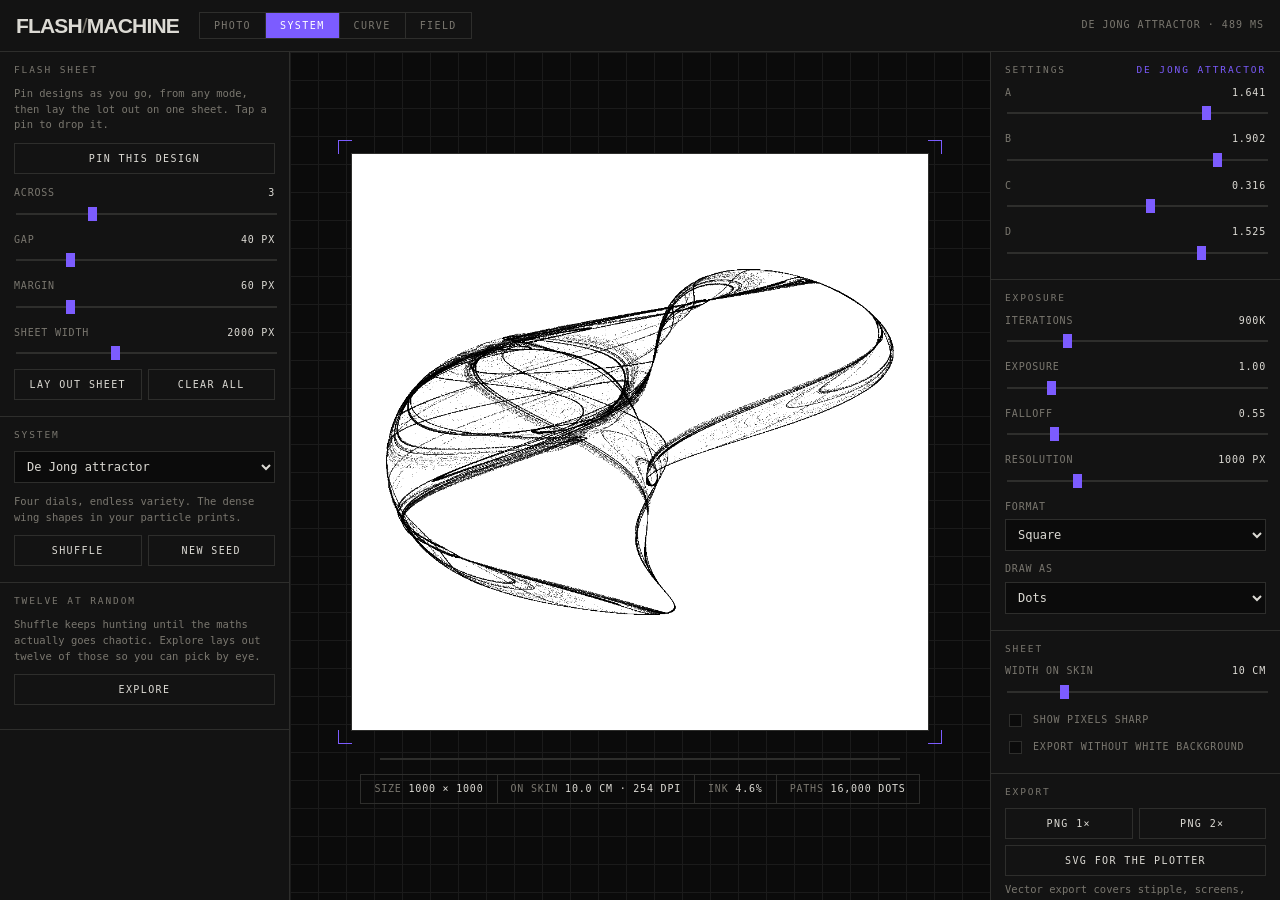
==== index.html @ 3d9c7bcd "Rename flash-machine.html to index.html" ====
<!DOCTYPE html>
<html lang="en">
<head>
<meta charset="utf-8">
<meta name="viewport" content="width=device-width, initial-scale=1">
<title>Flash Machine — tattoo design lab</title>
<style>
:root{
  --ink:#0B0B0B; --chrome:#131313; --chrome-2:#1B1B1B; --rule:#2E2E2C;
  --text:#DCDAD4; --dim:#7A776F; --stencil:#7C5CFF; --paper:#FFFFFF;
  --mono: ui-monospace, "SF Mono", "JetBrains Mono", Menlo, Consolas, monospace;
  --disp: "Helvetica Neue", Helvetica, Arial, sans-serif;
}
*{box-sizing:border-box}
html,body{height:100%}
body{margin:0; background:var(--ink); color:var(--text); font-family:var(--mono);
  font-size:12px; line-height:1.45; -webkit-font-smoothing:antialiased;}
button,input,select,textarea{font-family:inherit;font-size:inherit;color:inherit}

.bar{height:52px; display:flex; align-items:center; gap:20px; padding:0 16px;
  border-bottom:1px solid var(--rule); background:var(--chrome); position:sticky; top:0; z-index:20;}
.mark{font-family:var(--disp); font-weight:700; letter-spacing:-.04em; font-size:21px;
  line-height:1; text-transform:uppercase; white-space:nowrap;}
.mark em{font-style:normal; font-weight:300; color:var(--dim)}
.modes{display:flex; border:1px solid var(--rule)}
.modes button{background:none; border:0; border-right:1px solid var(--rule); padding:7px 14px;
  text-transform:uppercase; letter-spacing:.14em; font-size:10px; color:var(--dim); cursor:pointer;}
.modes button:last-child{border-right:0}
.modes button[aria-selected="true"]{background:var(--stencil); color:#fff}
.modes button:hover{color:var(--text)}
.modes button[aria-selected="true"]:hover{color:#fff}
.status{margin-left:auto; color:var(--dim); font-size:10px; letter-spacing:.1em;
  text-transform:uppercase; text-align:right}
.status b{color:var(--stencil); font-weight:400}

main{display:flex; align-items:stretch; min-height:calc(100vh - 52px)}
.panel{width:290px; flex:0 0 290px; background:var(--chrome); border-right:1px solid var(--rule);
  overflow-y:auto; max-height:calc(100vh - 52px); position:sticky; top:52px;}
.panel.right{border-right:0; border-left:1px solid var(--rule)}
.stage{flex:1; min-width:0; display:flex; flex-direction:column; align-items:center;
  justify-content:center; gap:14px; padding:24px 20px 32px;
  background: linear-gradient(var(--chrome-2) 1px, transparent 1px) 0 0/100% 28px,
    linear-gradient(90deg, var(--chrome-2) 1px, transparent 1px) 0 0/28px 100%, var(--ink);}

.sect{border-bottom:1px solid var(--rule)}
.sect > h2{margin:0; padding:11px 14px 9px; font-size:9.5px; font-weight:400; letter-spacing:.2em;
  text-transform:uppercase; color:var(--dim); display:flex; justify-content:space-between; align-items:center;}
.sect > h2 span{color:var(--stencil)}
.body{padding:0 14px 16px}
.hint{color:var(--dim); font-size:10.5px; margin:0 0 10px; line-height:1.5}

.row{margin-bottom:11px}
.row:last-child{margin-bottom:0}
label.lab{display:flex; justify-content:space-between; gap:8px; margin-bottom:5px; color:var(--dim);
  font-size:10px; letter-spacing:.08em; text-transform:uppercase}
label.lab b{color:var(--text); font-weight:400; font-variant-numeric:tabular-nums}
input[type=range]{-webkit-appearance:none; appearance:none; width:100%; height:16px;
  background:transparent; cursor:ew-resize; display:block;}
input[type=range]::-webkit-slider-runnable-track{height:2px; background:var(--rule)}
input[type=range]::-moz-range-track{height:2px; background:var(--rule)}
input[type=range]::-webkit-slider-thumb{-webkit-appearance:none; width:9px; height:14px;
  background:var(--stencil); margin-top:-6px; border:0; border-radius:0;}
input[type=range]::-moz-range-thumb{width:9px; height:14px; background:var(--stencil); border:0; border-radius:0}
input[type=range]:focus-visible{outline:1px solid var(--stencil); outline-offset:4px}

select, input[type=text], input[type=number], textarea{width:100%; background:var(--ink);
  border:1px solid var(--rule); border-radius:0; padding:7px 8px; color:var(--text); outline:none;}
select:focus, input:focus, textarea:focus{border-color:var(--stencil)}
textarea{resize:vertical; min-height:32px; line-height:1.5}

.btn{display:block; width:100%; text-align:center; background:none; cursor:pointer;
  border:1px solid var(--rule); border-radius:0; padding:9px 10px; text-transform:uppercase;
  letter-spacing:.14em; font-size:10px; color:var(--text);}
.btn:hover{border-color:var(--stencil); color:#fff}
.btn:active{background:var(--stencil); color:#fff}
.btn.solid{background:var(--stencil); border-color:var(--stencil); color:#fff}
.btn.solid:hover{background:#8f74ff}
.btn[disabled]{opacity:.35; cursor:not-allowed}
.btn:focus-visible, .chip:focus-visible{outline:1px solid var(--stencil); outline-offset:2px}
.grid2{display:grid; grid-template-columns:1fr 1fr; gap:6px}
.stack > *{margin-bottom:6px}
.stack > *:last-child{margin-bottom:0}

.chips{display:flex; flex-wrap:wrap; gap:5px}
.chip{background:none; border:1px solid var(--rule); padding:5px 8px; cursor:pointer; font-size:10px;
  letter-spacing:.06em; text-transform:uppercase; color:var(--dim);}
.chip:hover{color:var(--text)}
.chip[aria-pressed="true"]{background:var(--stencil); border-color:var(--stencil); color:#fff}

.check{display:flex; align-items:center; gap:8px; cursor:pointer; color:var(--dim);
  text-transform:uppercase; font-size:10px; letter-spacing:.08em}
.check input{appearance:none; -webkit-appearance:none; width:13px; height:13px;
  border:1px solid var(--rule); background:var(--ink); cursor:pointer; flex:0 0 13px}
.check input:checked{background:var(--stencil); border-color:var(--stencil)}
.check:hover{color:var(--text)}

.drop{border:1px dashed var(--rule); padding:22px 14px; text-align:center; cursor:pointer;
  color:var(--dim); font-size:10.5px; letter-spacing:.06em; line-height:1.6;}
.drop:hover, .drop.over{border-color:var(--stencil); color:var(--text)}
.drop b{display:block; color:var(--text); text-transform:uppercase; letter-spacing:.16em;
  font-size:10px; margin-bottom:6px}
.thumb{width:100%; display:block; margin-bottom:8px; border:1px solid var(--rule); background:#fff}

/* explore grid */
.explore{display:grid; grid-template-columns:repeat(3,1fr); gap:5px}
.explore button{padding:0; border:1px solid var(--rule); background:#fff; cursor:pointer; line-height:0}
.explore button:hover{border-color:var(--stencil)}
.explore img{width:100%; display:block}
.explore.empty{display:none}

.sheet{position:relative; padding:14px; max-width:100%}
.sheet::before, .sheet::after, .sheet > i::before, .sheet > i::after{
  content:""; position:absolute; width:13px; height:13px; pointer-events:none; border:0 solid var(--stencil);}
.sheet::before{top:0; left:0; border-top-width:1px; border-left-width:1px}
.sheet::after{top:0; right:0; border-top-width:1px; border-right-width:1px}
.sheet > i::before{bottom:0; left:0; border-bottom-width:1px; border-left-width:1px}
.sheet > i::after{bottom:0; right:0; border-bottom-width:1px; border-right-width:1px}
.paper{background:var(--paper); display:block; line-height:0; box-shadow:0 0 0 1px var(--rule); position:relative}
#view{display:block; width:auto; height:auto; max-width:100%; max-height:min(64vh, 720px)}
#view.crisp{image-rendering:pixelated}
#overlay{position:absolute; inset:0; width:100%; height:100%; pointer-events:none}
.paper.painting #overlay{pointer-events:auto; cursor:none; touch-action:none}

.readout{display:flex; flex-wrap:wrap; justify-content:center; border:1px solid var(--rule); max-width:100%}
.readout div{padding:7px 13px; border-right:1px solid var(--rule); font-size:10px; letter-spacing:.08em;
  text-transform:uppercase; color:var(--dim); white-space:nowrap}
.readout div:last-child{border-right:0}
.readout b{color:var(--text); font-weight:400; font-variant-numeric:tabular-nums}
.prog{width:100%; max-width:520px; height:2px; background:var(--rule)}
.prog i{display:block; height:100%; width:0%; background:var(--stencil); transition:width .1s linear}

@media (max-width:1080px){
  main{flex-direction:column}
  .panel{width:100%; flex:1 1 auto; max-height:none; position:static; border-right:0; border-top:1px solid var(--rule)}
  .panel.right{border-left:0}
  .stage{order:-1; padding:16px 12px 22px}
  #view{max-height:52vh}
  .bar{gap:10px; padding:0 10px}
  .status{display:none}
}
@media (prefers-reduced-motion: reduce){*{transition:none !important}}
</style>
</head>
<body>

<header class="bar">
  <div class="mark">Flash<em>/</em>Machine</div>
  <nav class="modes" role="tablist" aria-label="Design source">
    <button role="tab" data-mode="image" aria-selected="false">Photo</button>
    <button role="tab" data-mode="generate" aria-selected="true">System</button>
    <button role="tab" data-mode="curve" aria-selected="false">Curve</button>
    <button role="tab" data-mode="field" aria-selected="false">Field</button>
  </nav>
  <div class="status" id="status">Ready</div>
</header>

<main>
  <aside class="panel left">

    <div class="sect" data-only="image">
      <h2>Source <span id="srcTag">empty</span></h2>
      <div class="body">
        <img id="thumb" class="thumb" alt="" hidden>
        <div class="drop" id="drop" tabindex="0" role="button">
          <b>Drop a photo</b>
          Click to browse, or paste from the clipboard
        </div>
        <input type="file" id="file" accept="image/*" hidden>
        <div class="row" style="margin-top:10px">
          <label class="lab" for="res">Working width <b id="resV">1200 px</b></label>
          <input type="range" id="res" min="400" max="4000" step="100" value="1200">
        </div>
      </div>
    </div>

    <div class="sect">
      <h2>Flash sheet <span id="pinTag"></span></h2>
      <div class="body">
        <p class="hint">Pin designs as you go, from any mode, then lay the lot out on one sheet. Tap a pin to drop it.</p>
        <button class="btn" id="pinBtn">Pin this design</button>
        <div class="explore empty" id="pinGrid" style="margin-top:8px"></div>
        <div id="pinControls" style="margin-top:12px"></div>
        <div class="grid2" style="margin-top:8px">
          <button class="btn" id="sheetBtn">Lay out sheet</button>
          <button class="btn" id="pinClear">Clear all</button>
        </div>
      </div>
    </div>

    <div class="sect" data-only="image">
      <h2>Rub out <span id="eraseTag"></span></h2>
      <div class="body">
        <p class="hint">Paint on the sheet to take parts of the photo out. Rubbed out areas carry no ink.</p>
        <div class="chips" id="brushChips" style="margin-bottom:11px">
          <button class="chip" data-tool="off" aria-pressed="true">Off</button>
          <button class="chip" data-tool="erase" aria-pressed="false">Rub out</button>
          <button class="chip" data-tool="restore" aria-pressed="false">Bring back</button>
        </div>
        <div class="row">
          <label class="lab" for="brush">Brush <b id="brushV">80 px</b></label>
          <input type="range" id="brush" min="6" max="600" step="2" value="80">
        </div>
        <div class="row">
          <label class="lab" for="feather">Edge softness <b id="featherV">30%</b></label>
          <input type="range" id="feather" min="0" max="100" step="1" value="30">
        </div>
        <button class="btn" id="clearMask">Bring all of it back</button>
      </div>
    </div>

    <div class="sect" data-only="image">
      <h2>Prepare</h2>
      <div class="body" id="preControls"></div>
    </div>

    <div class="sect" data-only="image">
      <h2>Treatment</h2>
      <div class="body"><div class="chips" id="effectChips"></div></div>
    </div>

    <div class="sect" data-only="generate curve field">
      <h2 id="pickTitle">System</h2>
      <div class="body">
        <div class="row"><select id="systemSel"></select></div>
        <div class="row"><select id="curveSel"></select></div>
        <div class="row"><select id="fieldSel"></select></div>
        <p class="hint" id="systemNote"></p>
        <div class="grid2">
          <button class="btn" id="shuffle" title="Keyboard: R">Shuffle</button>
          <button class="btn" id="reseed">New seed</button>
        </div>
      </div>
    </div>

    <div class="sect" data-only="generate">
      <h2>Twelve at random <span id="exploreTag"></span></h2>
      <div class="body">
        <p class="hint">Shuffle keeps hunting until the maths actually goes chaotic. Explore lays out twelve of those so you can pick by eye.</p>
        <button class="btn" id="exploreBtn" style="margin-bottom:8px">Explore</button>
        <div class="explore empty" id="exploreGrid"></div>
      </div>
    </div>

    <div class="sect" data-only="generate curve" id="formulaSect" hidden>
      <h2>Formula</h2>
      <div class="body">
        <p class="hint" id="formulaHint"></p>
        <div class="row">
          <label class="lab" for="fx"><span id="fxLabel">next x</span></label>
          <textarea id="fx" spellcheck="false">sin(a*y) - cos(b*x)</textarea>
        </div>
        <div class="row">
          <label class="lab" for="fy"><span id="fyLabel">next y</span></label>
          <textarea id="fy" spellcheck="false">sin(c*x) - cos(d*y)</textarea>
        </div>
        <button class="btn" id="applyFormula">Run formula</button>
        <p class="hint" id="formulaErr" style="color:#ff7a7a; margin:9px 0 0"></p>
      </div>
    </div>

  </aside>

  <section class="stage">
    <div class="sheet"><i></i><div class="paper" id="paper">
      <canvas id="view" width="1000" height="1000"></canvas>
      <canvas id="overlay" width="1000" height="1000"></canvas>
    </div></div>
    <div class="prog"><i id="progBar"></i></div>
    <div class="readout">
      <div>Size <b id="roSize">1000 × 1000</b></div>
      <div>On skin <b id="roSkin">—</b></div>
      <div>Ink <b id="roInk">—</b></div>
      <div>Paths <b id="roVec">—</b></div>
    </div>
  </section>

  <aside class="panel right">
    <div class="sect">
      <h2>Settings <span id="fxTag"></span></h2>
      <div class="body" id="fxControls"></div>
    </div>

    <div class="sect" data-only="generate">
      <h2>Exposure</h2>
      <div class="body" id="renderControls"></div>
    </div>

    <div class="sect" data-only="curve">
      <h2>Line and repeat</h2>
      <div class="body" id="curveControls"></div>
    </div>

    <div class="sect" data-only="field">
      <h2>Tone</h2>
      <div class="body">
        <p class="hint">A field is a grey surface, not a finished design. Send it into Photo mode and put a screen or a dither through it.</p>
        <div id="fieldControls"></div>
      </div>
    </div>

    <div class="sect">
      <h2>Sheet</h2>
      <div class="body">
        <div class="row">
          <label class="lab" for="skin">Width on skin <b id="skinV">10 cm</b></label>
          <input type="range" id="skin" min="2" max="40" step="0.5" value="10">
        </div>
        <label class="check" style="margin-bottom:8px"><input type="checkbox" id="crisp"> Show pixels sharp</label>
        <label class="check"><input type="checkbox" id="alphaBg"> Export without white background</label>
      </div>
    </div>

    <div class="sect">
      <h2>Export</h2>
      <div class="body stack">
        <div class="grid2">
          <button class="btn" id="pngBtn">PNG 1×</button>
          <button class="btn" id="png2Btn">PNG 2×</button>
        </div>
        <button class="btn" id="svgBtn">SVG for the plotter</button>
        <p class="hint" id="svgNote" style="margin:2px 0 0">Vector export covers stipple, screens, hatching, traced outlines, curves and system paths. Dithering exports as pixels unless you raise its pixel size.</p>
        <button class="btn" id="sendBtn">Send this into Photo mode</button>
      </div>
    </div>
  </aside>
</main>

<script>
"use strict";

/* ============================================================
   FLASH MACHINE
   Photo    load a picture, prepare it, run it through a screen
   System   strange attractors, flow fields, trajectories
   Curve    plotted curves, spirographs, rosettes
   ============================================================ */

const $  = s => document.querySelector(s);
const $$ = s => Array.from(document.querySelectorAll(s));
const clamp = (v,a,b) => v < a ? a : v > b ? b : v;
const TAU = Math.PI*2;

const view    = $('#view');
const vctx    = view.getContext('2d', { willReadFrequently:true });
const overlay = $('#overlay');
const octx    = overlay.getContext('2d');

const state = {
  mode:'generate',
  effect:'diffuse',
  srcImage:null,
  work:document.createElement('canvas'),
  mask:null,
  tool:'off',
  vector:null,
  pre:{ invert:false, bright:0, contrast:0, gamma:1, blur:0, noise:0 },
  fx:{}, fxAll:{},
  gen:{ system:'dejong', points:900000, exposure:1, gamma:0.55, format:'square', detail:1000, draw:'dots' },
  genP:{}, genAll:{},
  curve:{ key:'spiro', copies:1, spin:0, weight:1.6, samples:12000, wobble:0, mirror:false, detail:1100, format:'square' },
  curveP:{}, curveAll:{},
  field:{ key:'liquid', contrast:1, lift:0, levels:0, invert:false, detail:800, format:'square' },
  fieldP:{}, fieldAll:{},
  seed:1337, running:null, inkPct:0, keepRender:false, customFn:null,
  pins:[], sheet:{ cols:3, gap:40, margin:60, width:2000 }
};

function mulberry32(a){
  return function(){
    a |= 0; a = a + 0x6D2B79F5 | 0;
    let t = Math.imul(a ^ a >>> 15, 1 | a);
    t = t + Math.imul(t ^ t >>> 7, 61 | t) ^ t;
    return ((t ^ t >>> 14) >>> 0) / 4294967296;
  };
}

/* ============================================================
   CONTROL BUILDER
   ============================================================ */
function buildControls(host, schema, store, onChange){
  host.innerHTML = '';
  schema.forEach(c => {
    if (store[c.k] === undefined) store[c.k] = c.v;
    const row = document.createElement('div');
    row.className = 'row';
    if (c.t === 'check'){
      const lab = document.createElement('label'); lab.className = 'check';
      const inp = document.createElement('input'); inp.type = 'checkbox'; inp.checked = !!store[c.k];
      inp.addEventListener('change', () => { store[c.k] = inp.checked; onChange(); });
      lab.appendChild(inp); lab.appendChild(document.createTextNode(' ' + c.l));
      row.appendChild(lab);
    } else if (c.t === 'text'){
      const lab = document.createElement('label'); lab.className = 'lab'; lab.textContent = c.l;
      const inp = document.createElement('input');
      inp.type = 'text'; inp.value = store[c.k]; inp.spellcheck = false;
      inp.addEventListener('input', () => { store[c.k] = inp.value; onChange(); });
      row.appendChild(lab); row.appendChild(inp);
    } else if (c.t === 'select'){
      const lab = document.createElement('label'); lab.className = 'lab'; lab.textContent = c.l;
      const sel = document.createElement('select');
      c.opts.forEach(o => {
        const op = document.createElement('option');
        op.value = o[0]; op.textContent = o[1];
        if (String(store[c.k]) === String(o[0])) op.selected = true;
        sel.appendChild(op);
      });
      sel.addEventListener('change', () => {
        store[c.k] = isNaN(Number(sel.value)) ? sel.value : Number(sel.value);
        onChange();
      });
      row.appendChild(lab); row.appendChild(sel);
    } else {
      const lab = document.createElement('label'); lab.className = 'lab';
      const out = document.createElement('b');
      const fmt = v => (c.fmt ? c.fmt(v) : String(v));
      out.textContent = fmt(store[c.k]);
      lab.appendChild(document.createTextNode(c.l)); lab.appendChild(out);
      const inp = document.createElement('input');
      inp.type = 'range'; inp.min = c.min; inp.max = c.max; inp.step = c.step; inp.value = store[c.k];
      inp.addEventListener('input', () => {
        store[c.k] = Number(inp.value); out.textContent = fmt(store[c.k]); onChange();
      });
      row.appendChild(lab); row.appendChild(inp);
    }
    host.appendChild(row);
  });
}

/* ============================================================
   IMAGE PREPARATION
   ============================================================ */
const PRE_SCHEMA = [
  { k:'sym',      l:'Symmetry', t:'select', v:'none', opts:[['none','Off'],['lr','Mirror left to right'],['rl','Mirror right to left'],['tb','Mirror top to bottom'],['quad','Four ways'],['kal','Kaleidoscope']] },
  { k:'symN',     l:'Kaleidoscope wedges', t:'range', min:3, max:24, step:1, v:8 },
  { k:'bright',   l:'Brightness', t:'range', min:-100, max:100, step:1, v:0 },
  { k:'contrast', l:'Contrast',   t:'range', min:-100, max:200, step:1, v:0 },
  { k:'gamma',    l:'Midtones',   t:'range', min:0.2,  max:3,   step:0.05, v:1, fmt:v=>v.toFixed(2) },
  { k:'blur',     l:'Softness',   t:'range', min:0,    max:30,  step:1, v:0, fmt:v=>v+' px' },
  { k:'noise',    l:'Grain',      t:'range', min:0,    max:100, step:1, v:0 },
  { k:'invert',   l:'Invert',     t:'check', v:false }
];

function grayFromWork(){
  const w = state.work.width, h = state.work.height;
  const d = state.work.getContext('2d').getImageData(0,0,w,h).data;
  const g = new Float32Array(w*h);
  for (let i=0, p=0; i<g.length; i++, p+=4){
    const a = d[p+3]/255;
    const lum = 0.2126*d[p] + 0.7152*d[p+1] + 0.0722*d[p+2];
    g[i] = lum*a + 255*(1-a);
  }
  return { g, w, h };
}

function boxBlur(g,w,h,r){
  if (r < 1) return g;
  const tmp = new Float32Array(g.length);
  for (let pass=0; pass<2; pass++){
    for (let y=0; y<h; y++){
      let sum=0; const row=y*w;
      for (let x=-r; x<=r; x++) sum += g[row + clamp(x,0,w-1)];
      for (let x=0; x<w; x++){
        tmp[row+x] = sum/(2*r+1);
        sum += g[row + clamp(x+r+1,0,w-1)] - g[row + clamp(x-r,0,w-1)];
      }
    }
    for (let x=0; x<w; x++){
      let sum=0;
      for (let y=-r; y<=r; y++) sum += tmp[clamp(y,0,h-1)*w + x];
      for (let y=0; y<h; y++){
        g[y*w+x] = sum/(2*r+1);
        sum += tmp[clamp(y+r+1,0,h-1)*w + x] - tmp[clamp(y-r,0,h-1)*w + x];
      }
    }
  }
  return g;
}

function prepare(){
  const { g, w, h } = grayFromWork();
  const p = state.pre;
  const cf = (259*(p.contrast+255)) / (255*(259-p.contrast));
  const ig = 1/p.gamma;
  for (let i=0; i<g.length; i++){
    let v = g[i] + p.bright;
    v = cf*(v-128) + 128;
    v = 255 * Math.pow(clamp(v,0,255)/255, ig);
    if (p.invert) v = 255 - v;
    g[i] = v;
  }
  if (p.blur > 0) boxBlur(g, w, h, p.blur);
  if (p.noise > 0){
    const n = p.noise * 1.2;
    for (let i=0; i<g.length; i++) g[i] = clamp(g[i] + (Math.random()-0.5)*n, 0, 255);
  }
  return { g, w, h };
}

/* ---------- symmetry, folded into the photo before anything else ---------- */
function applySymmetry(cv, mode, n){
  if (mode === 'none') return;
  const w = cv.width, h = cv.height;
  const ctx = cv.getContext('2d');
  const tmp = document.createElement('canvas');
  tmp.width = w; tmp.height = h;
  tmp.getContext('2d').drawImage(cv, 0, 0);

  if (mode === 'kal'){
    const wedges = Math.max(3, Math.round(n));
    const step = TAU/wedges;
    const cx = w/2, cy = h/2, R = Math.hypot(w,h);
    ctx.clearRect(0,0,w,h);
    for (let i=0; i<wedges; i++){
      ctx.save();
      ctx.translate(cx,cy);
      ctx.rotate(i*step);
      if (i & 1) ctx.scale(1,-1);
      ctx.beginPath();
      ctx.moveTo(0,0);
      ctx.arc(0, 0, R, -step/2, step/2);
      ctx.closePath();
      ctx.clip();
      ctx.drawImage(tmp, -cx, -cy);
      ctx.restore();
    }
    return;
  }
  const half = (axis, keep) => {
    ctx.save();
    if (axis === 'x'){
      if (keep === 'right'){ ctx.translate(w,0); ctx.scale(-1,1); ctx.drawImage(tmp,0,0); ctx.restore(); ctx.save(); }
      ctx.beginPath();
      ctx.rect(keep === 'left' ? w/2 : 0, 0, w/2, h);
      ctx.clip();
      ctx.translate(w,0); ctx.scale(-1,1);
      ctx.drawImage(keep === 'right' ? tmp : tmp, 0, 0);
    } else {
      ctx.beginPath();
      ctx.rect(0, h/2, w, h/2);
      ctx.clip();
      ctx.translate(0,h); ctx.scale(1,-1);
      ctx.drawImage(tmp, 0, 0);
    }
    ctx.restore();
  };
  if (mode === 'lr') half('x','left');
  else if (mode === 'rl'){
    ctx.save(); ctx.beginPath(); ctx.rect(0,0,w/2,h); ctx.clip();
    ctx.translate(w,0); ctx.scale(-1,1); ctx.drawImage(tmp,0,0); ctx.restore();
  }
  else if (mode === 'tb') half('y','top');
  else if (mode === 'quad'){ half('x','left'); 
    const t2 = document.createElement('canvas'); t2.width = w; t2.height = h;
    t2.getContext('2d').drawImage(cv,0,0);
    ctx.save(); ctx.beginPath(); ctx.rect(0,h/2,w,h/2); ctx.clip();
    ctx.translate(0,h); ctx.scale(1,-1); ctx.drawImage(t2,0,0); ctx.restore();
  }
}

/* ---------- canvas helpers ---------- */
function inkImage(w,h){ return vctx.createImageData(w,h); }
function put(data,i,a){ const p=i*4; data[p]=0; data[p+1]=0; data[p+2]=0; data[p+3]=a; }
function beginCanvas(w,h){
  view.width = w; view.height = h;
  overlay.width = w; overlay.height = h;
  vctx.clearRect(0,0,w,h);
  vctx.fillStyle = '#000'; vctx.strokeStyle = '#000';
  vctx.lineCap = 'round'; vctx.lineJoin = 'round'; vctx.lineWidth = 1;
}
function sample(g,w,h,x,y){
  const xi = clamp(Math.round(x),0,w-1), yi = clamp(Math.round(y),0,h-1);
  return g[yi*w+xi];
}
function bilinear(g,w,h,x,y){
  const xi = clamp(Math.floor(x),0,w-2), yi = clamp(Math.floor(y),0,h-2);
  const fx = clamp(x-xi,0,1), fy = clamp(y-yi,0,1), i = yi*w+xi;
  return g[i]*(1-fx)*(1-fy) + g[i+1]*fx*(1-fy) + g[i+w]*(1-fx)*fy + g[i+w+1]*fx*fy;
}

/* ---------- block resolution for the dither family ---------- */
function coarsen(g,w,h,b){
  if (b <= 1) return { g, w, h };
  const w2 = Math.max(1, Math.ceil(w/b)), h2 = Math.max(1, Math.ceil(h/b));
  const out = new Float32Array(w2*h2);
  for (let y=0; y<h2; y++){
    for (let x=0; x<w2; x++){
      let s=0, n=0;
      for (let j=0; j<b; j++){
        const sy = y*b+j; if (sy>=h) break;
        for (let i2=0; i2<b; i2++){
          const sx = x*b+i2; if (sx>=w) break;
          s += g[sy*w+sx]; n++;
        }
      }
      out[y*w2+x] = n ? s/n : 255;
    }
  }
  return { g:out, w:w2, h:h2 };
}

// mask holds ink alpha 0-255 on a w2 x h2 grid; blit it at block size b onto a W x H sheet
function blitMask(mask,w2,h2,b,W,H){
  if (b > 1){ W = w2*b; H = h2*b; }
  beginCanvas(W,H);
  if (b <= 1){
    const img = inkImage(W,H), d = img.data;
    for (let i=0; i<mask.length && i<W*H; i++) if (mask[i]) put(d, i, mask[i]);
    vctx.putImageData(img,0,0);
    state.vector = null;
    return;
  }
  const items = [];
  let last = -1;
  for (let y=0; y<h2; y++){
    for (let x=0; x<w2; x++){
      const a = mask[y*w2+x];
      if (!a) continue;
      if (a !== last){ vctx.fillStyle = a>=250 ? '#000' : 'rgba(0,0,0,'+(a/255).toFixed(3)+')'; last = a; }
      vctx.fillRect(x*b, y*b, b, b);
      items.push([x*b, y*b, b, b, a/255]);
    }
  }
  vctx.fillStyle = '#000';
  state.vector = { kind:'rects', w:W, h:H, items };
}

/* ============================================================
   TREATMENTS
   ============================================================ */
const EFFECTS = {
  threshold: { label:'Threshold', note:'Hard black and white, the classic photocopy cut.', controls:[
    { k:'cut',   l:'Cutoff', t:'range', min:0, max:255, step:1, v:128 },
    { k:'edge',  l:'Edge softness', t:'range', min:0, max:80, step:1, v:0 },
    { k:'block', l:'Pixel size', t:'range', min:1, max:48, step:1, v:1, fmt:v=>v+' px' }
  ]},
  ordered: { label:'Ordered dither', note:'A fixed screen laid over the whole picture. Bayer scatters the dots, clustered dot grows them like print, lines give you a stripe screen. Pixel size averages the photo into blocks first, so every mark comes out whole.', controls:[
    { k:'pattern', l:'Screen', t:'select', v:'bayer', opts:[['bayer','Bayer'],['cluster','Clustered dot'],['lines','Lines'],['diagonal','Diagonal'],['cross','Crosshatch'],['random','Random noise']] },
    { k:'size',   l:'Screen size', t:'range', min:2, max:16, step:1, v:8, fmt:v=>v+' × '+v },
    { k:'scale',  l:'Screen scale', t:'range', min:1, max:24, step:1, v:1, fmt:v=>v+'×' },
    { k:'lock',   l:'Pixel size follows screen scale', t:'check', v:true },
    { k:'block',  l:'Pixel size', t:'range', min:1, max:48, step:1, v:1, fmt:v=>v+' px' },
    { k:'cut',    l:'Cutoff', t:'range', min:0, max:255, step:1, v:128 }
  ]},
  diffuse: { label:'Error diffusion', note:'Every pixel passes its rounding error to the ones it has not reached yet. Atkinson keeps highlights open, Stucki and Jarvis hold detail, Floyd is the sharpest.', controls:[
    { k:'kernel', l:'Kernel', t:'select', v:'atkinson', opts:[['floyd','Floyd–Steinberg'],['atkinson','Atkinson'],['jarvis','Jarvis'],['stucki','Stucki'],['burkes','Burkes'],['sierra3','Sierra 3'],['sierra2','Sierra 2'],['sierra','Sierra Lite'],['fan','Fan']] },
    { k:'cut',    l:'Cutoff', t:'range', min:0, max:255, step:1, v:128 },
    { k:'strength', l:'Error passed on', t:'range', min:0, max:150, step:1, v:100, fmt:v=>v+'%' },
    { k:'noise',  l:'Cutoff jitter', t:'range', min:0, max:100, step:1, v:0 },
    { k:'block',  l:'Pixel size', t:'range', min:1, max:48, step:1, v:1, fmt:v=>v+' px' },
    { k:'serp',   l:'Serpentine scan', t:'check', v:true }
  ]},
  halftone: { label:'Screen', note:'A grid of marks sized by the tone underneath. Bars join up into continuous lines, which is the default, and the grid angle turns the whole field. Benday staggers the rows. Everything here exports as vector.', controls:[
    { k:'count', l:'Cells down the sheet', t:'range', min:8, max:400, step:1, v:90 },
    { k:'grid',  l:'Grid', t:'select', v:'regular', opts:[['regular','Regular'],['benday','Benday, staggered'],['hex','Hexagonal']] },
    { k:'shape', l:'Mark', t:'select', v:'bar', opts:[['bar','Bar, joins into lines'],['dot','Round dot'],['square','Square'],['diamond','Diamond'],['cross','Cross'],['ring','Ring'],['line','Continuous line']] },
    { k:'angle', l:'Grid angle', t:'range', min:0, max:180, step:1, v:0, fmt:v=>v+'°' },
    { k:'scale', l:'Mark weight', t:'range', min:0.1, max:2.5, step:0.05, v:1, fmt:v=>v.toFixed(2) },
    { k:'min',   l:'Smallest mark', t:'range', min:0, max:100, step:1, v:7, fmt:v=>v+'%' },
    { k:'cut',   l:'Skip cells lighter than', t:'range', min:0, max:255, step:1, v:255 },
    { k:'gamma', l:'Tone curve', t:'range', min:0.3, max:3, step:0.05, v:1, fmt:v=>v.toFixed(2) }
  ]},
  crosshatch: { label:'Crosshatch', note:'Layers of straight hatching, each one switching on further into the shadows.', controls:[
    { k:'spacing', l:'Line spacing', t:'range', min:3, max:60, step:1, v:9, fmt:v=>v+' px' },
    { k:'angle',   l:'First angle', t:'range', min:0, max:180, step:1, v:35, fmt:v=>v+'°' },
    { k:'spread',  l:'Angle between layers', t:'range', min:5, max:90, step:1, v:45, fmt:v=>v+'°' },
    { k:'layers',  l:'Layers', t:'range', min:1, max:5, step:1, v:3 },
    { k:'weight',  l:'Line weight', t:'range', min:0.3, max:6, step:0.1, v:1.2, fmt:v=>v.toFixed(1)+' px' },
    { k:'gamma',   l:'Tone curve', t:'range', min:0.3, max:3, step:0.05, v:1, fmt:v=>v.toFixed(2) }
  ]},
  engrave: { label:'Engrave', note:'Hatching that bends around the shapes in the photo, the way a banknote is cut.', controls:[
    { k:'spacing', l:'Line spacing', t:'range', min:3, max:40, step:1, v:9, fmt:v=>v+' px' },
    { k:'length',  l:'Line length', t:'range', min:5, max:300, step:5, v:70, fmt:v=>v+' px' },
    { k:'smooth',  l:'Field smoothing', t:'range', min:1, max:30, step:1, v:6, fmt:v=>v+' px' },
    { k:'weight',  l:'Line weight', t:'range', min:0.2, max:6, step:0.1, v:1.4, fmt:v=>v.toFixed(1)+' px' },
    { k:'dir',     l:'Direction', t:'select', v:'along', opts:[['along','Follow the edges'],['across','Cut across the edges'],['fixed','Straight, tone only']] },
    { k:'cutoff',  l:'Ignore lighter than', t:'range', min:0, max:255, step:1, v:225 },
    { k:'gamma',   l:'Tone curve', t:'range', min:0.3, max:3, step:0.05, v:1, fmt:v=>v.toFixed(2) }
  ]},
  ridge: { label:'Ridge lines', note:'One family of lines pushed out of shape by the tone underneath. Rows give you the ridgeline look, rings give you a target.', controls:[
    { k:'layout',  l:'Layout', t:'select', v:'rows', opts:[['rows','Rows'],['cols','Columns'],['rings','Rings'],['rays','Rays from centre']] },
    { k:'spacing', l:'Spacing', t:'range', min:4, max:80, step:1, v:14, fmt:v=>v+' px' },
    { k:'mode',    l:'Tone controls', t:'select', v:'displace', opts:[['displace','Displacement'],['weight','Line weight'],['both','Both']] },
    { k:'amp',     l:'Displacement', t:'range', min:0, max:120, step:1, v:22, fmt:v=>v+' px' },
    { k:'weight',  l:'Line weight', t:'range', min:0.3, max:8, step:0.1, v:1.4, fmt:v=>v.toFixed(1)+' px' },
    { k:'floor',   l:'Break where lighter than', t:'range', min:0, max:255, step:1, v:248 },
    { k:'gamma',   l:'Tone curve', t:'range', min:0.3, max:3, step:0.05, v:1, fmt:v=>v.toFixed(2) }
  ]},
  spiral: { label:'Spiral screen', note:'One continuous spiral running from the middle out, swelling where the picture is dark. Crop it to a disc and it becomes a badge. A single unbroken path for a plotter.', controls:[
    { k:'spacing', l:'Turn spacing', t:'range', min:3, max:60, step:0.5, v:9, fmt:v=>v.toFixed(1)+' px' },
    { k:'wmin',    l:'Thinnest', t:'range', min:0, max:6, step:0.05, v:0.3, fmt:v=>v.toFixed(2)+' px' },
    { k:'wmax',    l:'Thickest', t:'range', min:0.5, max:40, step:0.5, v:8, fmt:v=>v.toFixed(1)+' px' },
    { k:'crop',    l:'Shape', t:'select', v:'circle', opts:[['sheet','Fill the sheet'],['circle','Crop to a disc']] },
    { k:'outer',   l:'Disc size', t:'range', min:10, max:145, step:1, v:94, fmt:v=>v+'%' },
    { k:'inner',   l:'Cut out the middle', t:'range', min:0, max:90, step:1, v:0, fmt:v=>v+'%' },
    { k:'ring',    l:'Draw the outer edge', t:'check', v:false },
    { k:'angle',   l:'Rotate', t:'range', min:0, max:360, step:1, v:0, fmt:v=>v+'°' },
    { k:'gamma',   l:'Tone curve', t:'range', min:0.3, max:3, step:0.05, v:1, fmt:v=>v.toFixed(2) }
  ]},
  stitch: { label:'Cross stitch', note:'Counted stitches on a square count. Light cells get a single half stitch, dark cells get the full cross.', controls:[
    { k:'count',  l:'Stitches down the sheet', t:'range', min:10, max:200, step:1, v:52 },
    { k:'angle',  l:'Cloth angle', t:'range', min:0, max:180, step:1, v:0, fmt:v=>v+'°' },
    { k:'weight', l:'Thread weight', t:'range', min:0.3, max:8, step:0.1, v:1.6, fmt:v=>v.toFixed(1)+' px' },
    { k:'half',   l:'Half stitch below', t:'range', min:0, max:100, step:1, v:45, fmt:v=>v+'%' },
    { k:'skip',   l:'Bare cloth below', t:'range', min:0, max:100, step:1, v:12, fmt:v=>v+'%' },
    { k:'weave',  l:'Weight follows tone', t:'check', v:true },
    { k:'cloth',  l:'Show the cloth grid', t:'check', v:false }
  ]},
  ascii: { label:'ASCII', note:'Every cell becomes the character closest to its tone. Write your own ramp if you want it in your own alphabet. Exports as real text you can still edit.', controls:[
    { k:'cols',  l:'Columns', t:'range', min:10, max:300, step:1, v:80 },
    { k:'ramp',  l:'Characters', t:'select', v:'classic', opts:[['classic','. : - = + * # % @'],['soft',', ; o x % #'],['blocks','Block shading'],['round','. o O 0 @'],['binary','Full block only'],['code','Code punctuation'],['bars','Bars and slashes'],['stars','Sparse dots and stars'],['custom','Write my own']] },
    { k:'chars', l:'Your ramp, light to dark', t:'text', v:' .:-=+*#%@' },
    { k:'font',  l:'Typeface', t:'select', v:'mono', opts:[['mono','Monospace'],['sans','Sans'],['serif','Serif'],['narrow','Condensed'],['round','Rounded']] },
    { k:'bold',  l:'Bold', t:'check', v:false },
    { k:'aspect',l:'Cell shape', t:'range', min:0.3, max:1.6, step:0.02, v:0.58, fmt:v=>v.toFixed(2) },
    { k:'rowgap',l:'Line spacing', t:'range', min:0.5, max:2.2, step:0.02, v:1, fmt:v=>v.toFixed(2)+'×' },
    { k:'fit',   l:'Character size', t:'range', min:0.3, max:2, step:0.05, v:1, fmt:v=>v.toFixed(2) },
    { k:'tonesize', l:'Size follows tone', t:'range', min:0, max:100, step:1, v:0 },
    { k:'gamma', l:'Tone curve', t:'range', min:0.3, max:3, step:0.05, v:1, fmt:v=>v.toFixed(2) },
    { k:'jitter',l:'Position wobble', t:'range', min:0, max:100, step:1, v:0 },
    { k:'flip',  l:'Dark characters on light', t:'check', v:true }
  ]},
  stipple: { label:'Stipple', note:'Dots placed by darkness. Even spacing pushes them apart so nothing clumps, which is what dotwork actually wants. The best plotter export in here.', controls:[
    { k:'spacing',l:'Placement', t:'select', v:'even', opts:[['even','Even spacing'],['scatter','Free scatter']] },
    { k:'gap',    l:'Closest spacing', t:'range', min:1, max:40, step:0.5, v:4, fmt:v=>v.toFixed(1)+' px' },
    { k:'count',  l:'Dot limit', t:'range', min:2000, max:400000, step:1000, v:120000, fmt:v=>(v/1000)+'k' },
    { k:'gamma',  l:'Tone curve', t:'range', min:0.3, max:4, step:0.05, v:1.1, fmt:v=>v.toFixed(2) },
    { k:'auto',   l:'Dot size follows spacing', t:'check', v:true },
    { k:'dot',    l:'Dot size', t:'range', min:0.3, max:14, step:0.1, v:1.2, fmt:v=>v.toFixed(1)+' px' },
    { k:'sizevar',l:'Size follows tone', t:'range', min:0, max:100, step:1, v:0 },
    { k:'wobble', l:'Size randomness', t:'range', min:0, max:100, step:1, v:0 },
    { k:'cutoff', l:'Ignore lighter than', t:'range', min:0, max:255, step:1, v:250 }
  ]},
  edge: { label:'Edge trace', note:'Sobel outline. Soften the photo first for thicker, calmer lines.', controls:[
    { k:'thresh', l:'Line threshold', t:'range', min:1, max:200, step:1, v:40 },
    { k:'gain',   l:'Line strength', t:'range', min:0.2, max:4, step:0.1, v:1, fmt:v=>v.toFixed(1) },
    { k:'thin',   l:'Keep strongest only', t:'check', v:false }
  ]},
  contour: { label:'Contour bands', note:'Posterises tone into layers and draws the boundaries. Topographic, foil-like.', controls:[
    { k:'levels', l:'Layers', t:'range', min:2, max:24, step:1, v:6 },
    { k:'offset', l:'Layer offset', t:'range', min:0, max:100, step:1, v:0 },
    { k:'fill',   l:'Fill alternate layers', t:'check', v:false }
  ]},
  trace: { label:'Outline trace', note:'Walks the boundary between light and dark and hands you real closed paths. This is the one to cut a stencil from.', controls:[
    { k:'levels', l:'Bands', t:'range', min:1, max:8, step:1, v:1 },
    { k:'cut',    l:'Cutoff', t:'range', min:10, max:245, step:1, v:128 },
    { k:'grid',   l:'Coarseness', t:'range', min:1, max:12, step:1, v:3, fmt:v=>v+' px' },
    { k:'weight', l:'Line weight', t:'range', min:0.3, max:8, step:0.1, v:1.6, fmt:v=>v.toFixed(1)+' px' },
    { k:'minlen', l:'Drop paths shorter than', t:'range', min:0, max:200, step:5, v:20, fmt:v=>v+' px' }
  ]},
  relief: { label:'Relief', note:'Reads the photo as a raised surface and lights it from one side. Plaster, stamped leather, pressed paper.', controls:[
    { k:'depth', l:'Depth', t:'range', min:0.2, max:20, step:0.2, v:4, fmt:v=>v.toFixed(1) },
    { k:'light', l:'Light direction', t:'range', min:0, max:360, step:1, v:315, fmt:v=>v+'°' },
    { k:'elev',  l:'Light height', t:'range', min:5, max:85, step:1, v:40, fmt:v=>v+'°' },
    { k:'soft',  l:'Bevel width', t:'range', min:0, max:30, step:1, v:3, fmt:v=>v+' px' },
    { k:'base',  l:'Surface tone', t:'range', min:0, max:70, step:1, v:0, fmt:v=>v+'%' },
    { k:'gain',  l:'Contrast', t:'range', min:0.2, max:4, step:0.05, v:1.4, fmt:v=>v.toFixed(2) },
    { k:'sunk',  l:'Sunk instead of raised', t:'check', v:false }
  ]},
  burn: { label:'Spray burn', note:'Scatters ink with a soft falloff. The airbrushed shadow in your moth prints.', controls:[
    { k:'count',  l:'Particles', t:'range', min:5000, max:400000, step:1000, v:80000, fmt:v=>(v/1000)+'k' },
    { k:'radius', l:'Spread', t:'range', min:0, max:120, step:0.5, v:6, fmt:v=>v.toFixed(1)+' px' },
    { k:'gamma',  l:'Tone curve', t:'range', min:0.3, max:4, step:0.05, v:1.6, fmt:v=>v.toFixed(2) },
    { k:'dot',    l:'Particle size', t:'range', min:0.3, max:8, step:0.1, v:0.8, fmt:v=>v.toFixed(1)+' px' }
  ]}
};

const MATRIX_CACHE = {};
function bayerMatrix(n){
  if (n <= 1) return [[0]];
  const s = bayerMatrix(n/2), m = [];
  for (let y=0; y<n; y++){
    m[y] = [];
    for (let x=0; x<n; x++){
      const q = s[y%(n/2)][x%(n/2)]*4;
      m[y][x] = q + [[0,2],[3,1]][y < n/2 ? 0 : 1][x < n/2 ? 0 : 1];
    }
  }
  return m;
}
// rank every cell in the tile, then hand out thresholds in that order
function rankMatrix(n, weight){
  const cells = [];
  for (let y=0; y<n; y++) for (let x=0; x<n; x++) cells.push([x,y,weight(x,y,n)]);
  cells.sort((a,b) => a[2]-b[2]);
  const m = Array.from({length:n}, () => new Array(n).fill(0));
  cells.forEach(([x,y],i) => { m[y][x] = i; });
  return m;
}
function getMatrix(pattern, n){
  const key = pattern + n;
  if (MATRIX_CACHE[key]) return MATRIX_CACHE[key];
  let m;
  if (pattern === 'bayer'){
    const p = clamp(Math.pow(2, Math.round(Math.log2(n))), 2, 16);
    m = bayerMatrix(p);
  } else if (pattern === 'cluster'){
    const c = (n-1)/2;
    m = rankMatrix(n, (x,y) => Math.hypot(x-c, y-c) + Math.atan2(y-c, x-c)*1e-4);
  } else if (pattern === 'lines'){
    const c = (n-1)/2;
    m = rankMatrix(n, (x,y) => Math.abs(y-c)*n + (x*5)%n * 1e-3);
  } else if (pattern === 'diagonal'){
    m = rankMatrix(n, (x,y) => ((x+y)%n) + ((x-y+2*n)%n)*1e-3);
  } else {
    const c = (n-1)/2;
    m = rankMatrix(n, (x,y) => Math.min(Math.abs(x-c), Math.abs(y-c)) + ((x+y)%n)*1e-3);
  }
  MATRIX_CACHE[key] = m;
  return m;
}

const KERNELS = {
  floyd:    { div:16, k:[[1,0,7],[-1,1,3],[0,1,5],[1,1,1]] },
  atkinson: { div:8,  k:[[1,0,1],[2,0,1],[-1,1,1],[0,1,1],[1,1,1],[0,2,1]] },
  jarvis:   { div:48, k:[[1,0,7],[2,0,5],[-2,1,3],[-1,1,5],[0,1,7],[1,1,5],[2,1,3],[-2,2,1],[-1,2,3],[0,2,5],[1,2,3],[2,2,1]] },
  stucki:   { div:42, k:[[1,0,8],[2,0,4],[-2,1,2],[-1,1,4],[0,1,8],[1,1,4],[2,1,2],[-2,2,1],[-1,2,2],[0,2,4],[1,2,2],[2,2,1]] },
  burkes:   { div:32, k:[[1,0,8],[2,0,4],[-2,1,2],[-1,1,4],[0,1,8],[1,1,4],[2,1,2]] },
  sierra3:  { div:32, k:[[1,0,5],[2,0,3],[-2,1,2],[-1,1,4],[0,1,5],[1,1,4],[2,1,2],[-1,2,2],[0,2,3],[1,2,2]] },
  sierra2:  { div:16, k:[[1,0,4],[2,0,3],[-2,1,1],[-1,1,2],[0,1,3],[1,1,2],[2,1,1]] },
  sierra:   { div:4,  k:[[1,0,2],[-1,1,1],[0,1,1]] },
  fan:      { div:16, k:[[1,0,7],[-2,1,1],[-1,1,3],[0,1,5]] }
};

/* ---------- stroke plumbing shared by the line treatments ---------- */
function strokePts(pts, w){
  if (pts.length < 2) return;
  vctx.lineWidth = w;
  vctx.beginPath();
  vctx.moveTo(pts[0][0], pts[0][1]);
  for (let i=1; i<pts.length; i++) vctx.lineTo(pts[i][0], pts[i][1]);
  vctx.stroke();
}

/* ---------- dither family ---------- */
function fxThreshold(g,w,h,o){
  const b = Math.round(o.block);
  const c = coarsen(g,w,h,b);
  const mask = new Uint8Array(c.w*c.h);
  const soft = Math.max(o.edge, 0.0001);
  for (let i=0; i<mask.length; i++){
    const t = clamp((o.cut + soft/2 - c.g[i]) / soft, 0, 1);
    if (t > 0) mask[i] = Math.round(t*255);
  }
  blitMask(mask, c.w, c.h, b, w, h);
}

function fxOrdered(g,w,h,o){
  const b = Math.round(o.lock ? o.scale : o.block);
  const c = coarsen(g,w,h,b);
  const mask = new Uint8Array(c.w*c.h);
  const s = o.lock ? 1 : Math.max(1, Math.round(o.scale));
  const shift = o.cut - 128;
  if (o.pattern === 'random'){
    for (let i=0; i<mask.length; i++) if (c.g[i] + shift < Math.random()*255) mask[i] = 255;
    blitMask(mask, c.w, c.h, b, w, h);
    return;
  }
  const m = getMatrix(o.pattern, Math.max(2, Math.round(o.size)));
  const n = m.length, area = n*n;
  for (let y=0; y<c.h; y++){
    const my = m[Math.floor(y/s)%n];
    for (let x=0; x<c.w; x++){
      const i = y*c.w+x;
      const t = (my[Math.floor(x/s)%n] + 0.5)/area * 255;
      if (c.g[i] + shift < t) mask[i] = 255;
    }
  }
  blitMask(mask, c.w, c.h, b, w, h);
}

function fxDiffuse(g,w,h,o){
  const b = Math.round(o.block);
  const c = coarsen(g,w,h,b);
  const mask = new Uint8Array(c.w*c.h);
  const buf = Float32Array.from(c.g);
  const K = KERNELS[o.kernel] || KERNELS.floyd;
  const amount = o.strength/100;
  const jitter = o.noise*1.28;
  for (let y=0; y<c.h; y++){
    const rev = o.serp && (y & 1);
    for (let n=0; n<c.w; n++){
      const x = rev ? c.w-1-n : n;
      const i = y*c.w+x;
      const old = buf[i];
      const cut = o.cut + (jitter ? (Math.random()-0.5)*jitter : 0);
      const nv = old < cut ? 0 : 255;
      if (nv === 0) mask[i] = 255;
      const err = (old - nv) * amount;
      if (err === 0) continue;
      for (const [dx,dy,wt] of K.k){
        const sx = x + (rev ? -dx : dx), sy = y + dy;
        if (sx<0 || sx>=c.w || sy>=c.h) continue;
        buf[sy*c.w+sx] += err * wt / K.div;
      }
    }
  }
  blitMask(mask, c.w, c.h, b, w, h);
}

/* ---------- screens and hatching ---------- */
function latticeBounds(w,h,cs,sn,stepU,stepV){
  stepV = stepV || stepU;
  let u0=1e9, u1=-1e9, v0=1e9, v1=-1e9;
  const cx=w/2, cy=h/2;
  for (const [px,py] of [[0,0],[w,0],[0,h],[w,h]]){
    const dx=px-cx, dy=py-cy;
    const u=( dx*cs + dy*sn)/stepU, v=(-dx*sn + dy*cs)/stepV;
    u0=Math.min(u0,u); u1=Math.max(u1,u); v0=Math.min(v0,v); v1=Math.max(v1,v);
  }
  return [Math.floor(u0)-1, Math.ceil(u1)+1, Math.floor(v0)-1, Math.ceil(v1)+1, cx, cy];
}

function fxScreen(g,w,h,o){
  beginCanvas(w,h);
  const items = [];
  const cellU = Math.max(2, h/Math.round(o.count));
  const cellV = o.grid === 'hex' ? cellU*0.866 : cellU;
  const rad = o.angle*Math.PI/180, cs = Math.cos(rad), sn = Math.sin(rad);
  const [u0,u1,v0,v1,cx,cy] = latticeBounds(w,h,cs,sn,cellU,cellV);
  if ((u1-u0)*(v1-v0) > 900000){
    setStatus('Too many cells for this working width');
    state.vector = null; return;
  }
  const ex0 = cs, ex1 = sn, ey0 = -sn, ey1 = cs;
  const half = cellU*0.5;
  const minS = o.min/100 * half;

  const quad = (px,py,ax,ay) => [
    [px + ex0*ax + ey0*ay, py + ex1*ax + ey1*ay],
    [px - ex0*ax + ey0*ay, py - ex1*ax + ey1*ay],
    [px - ex0*ax - ey0*ay, py - ex1*ax - ey1*ay],
    [px + ex0*ax - ey0*ay, py + ex1*ax - ey1*ay]
  ];
  const fillPoly = pts => {
    vctx.beginPath();
    vctx.moveTo(pts[0][0], pts[0][1]);
    for (let i=1; i<pts.length; i++) vctx.lineTo(pts[i][0], pts[i][1]);
    vctx.closePath(); vctx.fill();
    items.push({ t:'poly', p:pts });
  };

  // the continuous line screen keeps its own path building
  if (o.shape === 'line'){
    const flush = run => {
      for (let i=0; i<run.length-1; i++){
        const a = run[i], b = run[i+1];
        const th = (a[2]+b[2])/2;
        if (th < 0.1) continue;
        vctx.lineWidth = th; vctx.lineCap = 'butt';
        vctx.beginPath(); vctx.moveTo(a[0],a[1]); vctx.lineTo(b[0],b[1]); vctx.stroke();
        items.push({ t:'seg', p:[a[0],a[1],b[0],b[1]], w:th });
      }
    };
    for (let v=v0; v<=v1; v++){
      let run = [];
      const off = (o.grid !== 'regular' && (v & 1)) ? 0.5 : 0;
      for (let u=u0; u<=u1; u++){
        const px = cx + (u+off)*cellU*cs - v*cellV*sn;
        const py = cy + (u+off)*cellU*sn + v*cellV*cs;
        if (px < -cellU || py < -cellU || px > w+cellU || py > h+cellU){
          if (run.length){ flush(run); run = []; }
          continue;
        }
        const lum = sample(g,w,h,px,py);
        const tone = lum > o.cut ? 0 : Math.pow(1 - lum/255, o.gamma);
        run.push([px, py, Math.max(tone*cellV*o.scale, tone > 0 ? minS*2 : 0)]);
      }
      if (run.length) flush(run);
    }
    vctx.lineCap = 'round';
    state.vector = { kind:'marks', w, h, items };
    return;
  }

  for (let v=v0; v<=v1; v++){
    const off = (o.grid !== 'regular' && (v & 1)) ? 0.5 : 0;
    for (let u=u0; u<=u1; u++){
      const px = cx + (u+off)*cellU*cs - v*cellV*sn;
      const py = cy + (u+off)*cellU*sn + v*cellV*cs;
      if (px < -cellU || py < -cellU || px > w+cellU || py > h+cellU) continue;
      const lum = sample(g,w,h,px,py);
      if (lum > o.cut) continue;
      const tone = Math.pow(1 - lum/255, o.gamma);
      let sz = tone * half * o.scale;
      if (sz < minS) sz = minS;
      if (sz < 0.08) continue;
      if (o.shape === 'dot'){
        if (sz < 0.6) vctx.fillRect(px-sz, py-sz, sz*2, sz*2);
        else { vctx.beginPath(); vctx.arc(px,py,sz,0,TAU); vctx.fill(); }
        items.push({ t:'circle', x:px, y:py, r:sz });
      } else if (o.shape === 'square'){
        fillPoly(quad(px,py,sz,sz));
      } else if (o.shape === 'diamond'){
        fillPoly([[px+ex0*sz,py+ex1*sz],[px+ey0*sz,py+ey1*sz],[px-ex0*sz,py-ex1*sz],[px-ey0*sz,py-ey1*sz]]);
      } else if (o.shape === 'bar'){
        fillPoly(quad(px,py,sz,cellV*0.5));
      } else if (o.shape === 'cross'){
        const arm = Math.max(sz*0.32, 0.2);
        fillPoly(quad(px,py,sz,arm));
        fillPoly(quad(px,py,arm,sz));
      } else if (o.shape === 'ring'){
        const lw = Math.max(0.4, sz*0.42);
        vctx.lineWidth = lw;
        vctx.beginPath(); vctx.arc(px,py,Math.max(sz-lw/2,0.2),0,TAU); vctx.stroke();
        items.push({ t:'ring', x:px, y:py, r:Math.max(sz-lw/2,0.2), w:lw });
      }
    }
  }
  state.vector = { kind:'marks', w, h, items };
}

function fxCrosshatch(g,w,h,o){
  beginCanvas(w,h);
  const items = [];
  const layers = Math.round(o.layers);
  vctx.lineWidth = o.weight; vctx.lineCap = 'butt';
  for (let L=0; L<layers; L++){
    const rad = (o.angle + L*o.spread)*Math.PI/180;
    const cs = Math.cos(rad), sn = Math.sin(rad);
    const [u0,u1,v0,v1,cx,cy] = latticeBounds(w,h,cs,sn,o.spacing);
    const need = (L+1)/(layers+1);
    for (let v=v0; v<=v1; v++){
      let runStart = null, prev = null;
      const close = () => {
        if (runStart && prev && (Math.abs(prev[0]-runStart[0])+Math.abs(prev[1]-runStart[1])) > 1){
          vctx.beginPath(); vctx.moveTo(runStart[0],runStart[1]); vctx.lineTo(prev[0],prev[1]); vctx.stroke();
          items.push([runStart[0],runStart[1],prev[0],prev[1],o.weight]);
        }
        runStart = null;
      };
      for (let t=u0*o.spacing; t<=u1*o.spacing; t++){
        const px = cx + t*cs - (v*o.spacing)*sn;
        const py = cy + t*sn + (v*o.spacing)*cs;
        if (px<0 || py<0 || px>=w || py>=h){ close(); continue; }
        const tone = Math.pow(1 - g[(py|0)*w + (px|0)]/255, o.gamma);
        if (tone > need){ if (!runStart) runStart = [px,py]; prev = [px,py]; }
        else close();
      }
      close();
    }
  }
  vctx.lineCap = 'round';
  state.vector = { kind:'segs', w, h, items };
}

function fxEngrave(g,w,h,o){
  beginCanvas(w,h);
  const items = [];
  const field = Float32Array.from(g);
  boxBlur(field, w, h, Math.round(o.smooth));
  const s = o.spacing;
  const steps = Math.max(2, Math.round(o.length/1.5));
  const fixed = 35*Math.PI/180;
  for (let sy=s/2; sy<h; sy+=s){
    for (let sx=(Math.round(sy/s)%2)*s/2 + s/2; sx<w; sx+=s){
      const lum = bilinear(g,w,h,sx,sy);
      if (lum > o.cutoff) continue;
      const tone = Math.pow(1 - lum/255, o.gamma);
      const pts = [];
      for (let dir=-1; dir<=1; dir+=2){
        let x = sx, y = sy;
        const run = [];
        for (let i=0; i<steps/2; i++){
          let ang;
          if (o.dir === 'fixed') ang = fixed;
          else {
            const gx = bilinear(field,w,h,x+1,y) - bilinear(field,w,h,x-1,y);
            const gy = bilinear(field,w,h,x,y+1) - bilinear(field,w,h,x,y-1);
            const m = Math.hypot(gx,gy);
            if (m < 0.6) ang = fixed;
            else ang = o.dir === 'across' ? Math.atan2(gy,gx) : Math.atan2(gx,-gy);
          }
          x += Math.cos(ang)*1.5*dir; y += Math.sin(ang)*1.5*dir;
          if (x<0||y<0||x>=w||y>=h) break;
          if (bilinear(g,w,h,x,y) > o.cutoff) break;
          run.push([x,y]);
        }
        if (dir === -1) { run.reverse(); pts.push(...run); pts.push([sx,sy]); }
        else pts.push(...run);
      }
      if (pts.length < 2) continue;
      const wgt = o.weight * (0.25 + tone);
      strokePts(pts, wgt);
      items.push({ p:pts, w:wgt });
    }
  }
  state.vector = { kind:'strokes', w, h, items };
}

function fxRidge(g,w,h,o){
  beginCanvas(w,h);
  const items = [];
  const sp = o.spacing, cx = w/2, cy = h/2;
  const tracks = [];
  if (o.layout === 'rows' || o.layout === 'cols'){
    const along = o.layout === 'rows' ? w : h;
    const across = o.layout === 'rows' ? h : w;
    for (let v = sp/2; v < across; v += sp){
      const pts = [];
      for (let t=0; t<=along; t++){
        if (o.layout === 'rows') pts.push([t, v, 0, -1]);
        else pts.push([v, t, -1, 0]);
      }
      tracks.push(pts);
    }
  } else if (o.layout === 'rings'){
    const maxR = Math.hypot(w,h)/2;
    for (let r = sp; r < maxR; r += sp){
      const pts = [];
      const n = Math.max(24, Math.round(TAU*r));
      for (let i=0; i<=n; i++){
        const a = i/n*TAU;
        pts.push([cx + Math.cos(a)*r, cy + Math.sin(a)*r, Math.cos(a), Math.sin(a)]);
      }
      tracks.push(pts);
    }
  } else {
    const maxR = Math.hypot(w,h)/2;
    const count = Math.max(6, Math.round(TAU*maxR/sp));
    for (let i=0; i<count; i++){
      const a = i/count*TAU, ca = Math.cos(a), sa = Math.sin(a);
      const pts = [];
      for (let r=0; r<=maxR; r++) pts.push([cx+ca*r, cy+sa*r, -sa, ca]);
      tracks.push(pts);
    }
  }
  const useDisp = o.mode !== 'weight', useW = o.mode !== 'displace';
  for (const track of tracks){
    let poly = [];
    let lastW = -1;
    const flush = () => {
      if (poly.length > 1){
        if (useW){
          for (let i=0; i<poly.length-1; i++){
            vctx.lineWidth = poly[i][2];
            vctx.beginPath(); vctx.moveTo(poly[i][0],poly[i][1]); vctx.lineTo(poly[i+1][0],poly[i+1][1]); vctx.stroke();
            items.push([poly[i][0],poly[i][1],poly[i+1][0],poly[i+1][1],poly[i][2]]);
          }
        } else {
          const p = poly.map(q=>[q[0],q[1]]);
          strokePts(p, o.weight);
          items.push({ p, w:o.weight });
        }
      }
      poly = [];
    };
    for (const [px,py,nx,ny] of track){
      if (px<0||py<0||px>=w||py>=h){ flush(); continue; }
      const lum = g[(py|0)*w+(px|0)];
      if (lum > o.floor){ flush(); continue; }
      const tone = Math.pow(1 - lum/255, o.gamma);
      const dx = useDisp ? nx*tone*o.amp : 0;
      const dy = useDisp ? ny*tone*o.amp : 0;
      const lw = useW ? Math.max(0.12, o.weight*(0.1 + tone*1.4)) : o.weight;
      poly.push([px+dx, py+dy, lw]);
    }
    flush();
  }
  state.vector = useW ? { kind:'segs', w, h, items } : { kind:'strokes', w, h, items };
}

/* ---------- dot treatments ---------- */
function stippleDot(x,y,r,items){
  if (r < 0.6) vctx.fillRect(x-r,y-r,r*2,r*2);
  else { vctx.beginPath(); vctx.arc(x,y,r,0,TAU); vctx.fill(); }
  items.push([x,y,r]);
}

function fxStipple(g,w,h,o){
  beginCanvas(w,h);
  const items = [];
  const total = o.count;

  if (o.spacing === 'even'){
    // grow the dot field outwards from seeds so it packs properly,
    // with the spacing opening up as the picture gets lighter
    const gap = o.gap, capR = gap*6, cell = Math.max(1.5, gap);
    const gw = Math.ceil(w/cell)+1, gh = Math.ceil(h/cell)+1;
    const bins = new Array(gw*gh);
    const active = [];
    let placed = 0, budget = 2500000;

    const toneAt = (x,y) => {
      const lum = g[(y|0)*w + (x|0)];
      if (lum > o.cutoff) return -1;
      const t = Math.pow(1 - lum/255, o.gamma);
      return t <= 0.002 ? -1 : t;
    };
    const needAt = (x,y) => {
      const t = toneAt(x,y);
      return t < 0 ? -1 : Math.min(gap/Math.sqrt(t), capR);
    };
    const fits = (x,y,r) => {
      const bx0 = (x/cell)|0, by0 = (y/cell)|0, span = Math.ceil(r/cell);
      const rr = r*r;
      for (let by=by0-span; by<=by0+span; by++){
        if (by < 0 || by >= gh) continue;
        const row = by*gw;
        for (let bx=bx0-span; bx<=bx0+span; bx++){
          if (bx < 0 || bx >= gw) continue;
          const list = bins[row+bx];
          if (!list) continue;
          for (let k=0; k<list.length; k+=2){
            const dx = list[k]-x, dy = list[k+1]-y;
            if (dx*dx + dy*dy < rr) return false;
          }
        }
      }
      return true;
    };
    const accept = (x,y,t) => {
      const bi = ((y/cell)|0)*gw + ((x/cell)|0);
      if (bins[bi]) bins[bi].push(x,y); else bins[bi] = [x,y];
      active.push(x,y);
      const dia = o.auto ? gap*0.95 : o.dot;
      const wob = 1 + (o.wobble/100)*(Math.random()-0.5)*1.6;
      const r = dia*0.5*(1 + (o.sizevar/100)*(clamp(t,0,1)-0.5)*1.6)*wob;
      if (r > 0) stippleDot(x,y,r,items);
      placed++;
    };
    const seed = () => {
      for (let t=0; t<3000 && budget>0; t++){
        budget--;
        const x = Math.random()*w, y = Math.random()*h;
        const r = needAt(x,y);
        if (r < 0 || !fits(x,y,r)) continue;
        accept(x, y, toneAt(x,y));
        return true;
      }
      return false;
    };

    while (placed < total && budget > 0){
      if (!active.length && !seed()) break;
      if (!active.length) break;
      const idx = ((Math.random()*(active.length/2))|0)*2;
      const px = active[idx], py = active[idx+1];
      const pr = needAt(px,py);
      let found = false;
      for (let k=0; k<10 && budget>0; k++){
        budget--;
        const a = Math.random()*TAU, d = (pr < 0 ? gap : pr)*(1 + Math.random());
        const x = px + Math.cos(a)*d, y = py + Math.sin(a)*d;
        if (x < 0 || y < 0 || x >= w || y >= h) continue;
        const r = needAt(x,y);
        if (r < 0 || !fits(x,y,r)) continue;
        accept(x, y, toneAt(x,y));
        found = true;
        break;
      }
      if (!found){
        const last = active.length-2;
        active[idx] = active[last]; active[idx+1] = active[last+1];
        active.length = last;
      }
    }
  } else {
    const maxTries = total*25;
    let placed = 0, tries = 0;
    while (placed < total && tries < maxTries){
      tries++;
      const x = Math.random()*w, y = Math.random()*h;
      const lum = g[(y|0)*w + (x|0)];
      if (lum > o.cutoff) continue;
      const tone = Math.pow(1 - lum/255, o.gamma);
      if (Math.random() > tone) continue;
      const wob = 1 + (o.wobble/100)*(Math.random()-0.5)*1.6;
      const r = o.dot*0.5*(1 + (o.sizevar/100)*(tone-0.5)*1.6)*wob;
      if (r <= 0) continue;
      stippleDot(x,y,r,items);
      placed++;
    }
  }
  state.vector = { kind:'circles', w, h, items };
}

function fxBurn(g,w,h,o){
  beginCanvas(w,h);
  const items = [];
  const total = o.count, maxTries = total*20;
  let placed = 0, tries = 0;
  while (placed < total && tries < maxTries){
    tries++;
    const x = Math.random()*w, y = Math.random()*h;
    const lum = g[(y|0)*w + (x|0)];
    const tone = Math.pow(1 - lum/255, o.gamma);
    if (Math.random() > tone) continue;
    const u = Math.random(), v = Math.random();
    const gs = Math.sqrt(-2*Math.log(u+1e-9));
    const px = x + gs*Math.cos(TAU*v)*o.radius*0.5;
    const py = y + gs*Math.sin(TAU*v)*o.radius*0.5;
    if (px<0||py<0||px>w||py>h) continue;
    const r = o.dot*0.5;
    if (r < 0.6) vctx.fillRect(px-r,py-r,r*2,r*2);
    else { vctx.beginPath(); vctx.arc(px,py,r,0,TAU); vctx.fill(); }
    items.push([px,py,r]);
    placed++;
  }
  state.vector = { kind:'circles', w, h, items };
}

/* ---------- outline treatments ---------- */
function fxEdge(g,w,h,o){
  beginCanvas(w,h);
  const img = inkImage(w,h), d = img.data;
  for (let y=1; y<h-1; y++){
    for (let x=1; x<w-1; x++){
      const i = y*w+x;
      const a=g[i-w-1], b=g[i-w], c=g[i-w+1], e=g[i-1], f=g[i+1], p=g[i+w-1], q=g[i+w], r=g[i+w+1];
      const gx = (c+2*f+r) - (a+2*e+p);
      const gy = (p+2*q+r) - (a+2*b+c);
      const m = Math.hypot(gx,gy) * o.gain;
      if (o.thin){ if (m > o.thresh) put(d,i,255); }
      else {
        const al = clamp((m - o.thresh)/Math.max(o.thresh,1)*255, 0, 255);
        if (al > 2) put(d,i,Math.round(al));
      }
    }
  }
  vctx.putImageData(img,0,0);
  state.vector = null;
}

function fxContour(g,w,h,o){
  beginCanvas(w,h);
  const img = inkImage(w,h), d = img.data;
  const n = o.levels, off = o.offset/100;
  const lv = new Uint8Array(w*h);
  for (let i=0; i<g.length; i++) lv[i] = clamp(Math.floor((g[i]/255)*n + off), 0, n);
  for (let y=0; y<h; y++){
    for (let x=0; x<w; x++){
      const i = y*w+x, here = lv[i];
      const right = x<w-1 ? lv[i+1] : here;
      const down  = y<h-1 ? lv[i+w] : here;
      if (here !== right || here !== down) put(d,i,255);
      else if (o.fill && (here & 1)) put(d,i,255);
    }
  }
  vctx.putImageData(img,0,0);
  state.vector = null;
}

/* marching squares, then stitch the segments into paths */
function marchingSquares(g,w,h,iso){
  const segs = [];
  const at = (x,y) => g[y*w+x];
  const lerp = (a,b) => Math.abs(b-a) < 1e-9 ? 0.5 : (iso-a)/(b-a);
  for (let y=0; y<h-1; y++){
    for (let x=0; x<w-1; x++){
      const v00=at(x,y), v10=at(x+1,y), v11=at(x+1,y+1), v01=at(x,y+1);
      let idx = 0;
      if (v00 < iso) idx |= 1;
      if (v10 < iso) idx |= 2;
      if (v11 < iso) idx |= 4;
      if (v01 < iso) idx |= 8;
      if (idx === 0 || idx === 15) continue;
      const T = [x+lerp(v00,v10), y];
      const R = [x+1, y+lerp(v10,v11)];
      const B = [x+lerp(v01,v11), y+1];
      const L = [x, y+lerp(v00,v01)];
      const push = (a,b) => segs.push([a[0],a[1],b[0],b[1]]);
      switch (idx){
        case 1: case 14: push(L,T); break;
        case 2: case 13: push(T,R); break;
        case 3: case 12: push(L,R); break;
        case 4: case 11: push(R,B); break;
        case 6: case 9:  push(T,B); break;
        case 7: case 8:  push(L,B); break;
        case 5:  push(L,T); push(R,B); break;
        case 10: push(L,B); push(T,R); break;
      }
    }
  }
  return segs;
}

function stitch(segs, tol){
  const key = (x,y) => Math.round(x/tol) + ',' + Math.round(y/tol);
  const map = new Map();
  const add = (k,i) => { const a = map.get(k); if (a) a.push(i); else map.set(k,[i]); };
  segs.forEach((s,i) => { add(key(s[0],s[1]),i); add(key(s[2],s[3]),i); });
  const used = new Uint8Array(segs.length);
  const out = [];
  const near = (a,b) => Math.abs(a[0]-b[0]) < tol && Math.abs(a[1]-b[1]) < tol;
  for (let i=0; i<segs.length; i++){
    if (used[i]) continue;
    used[i] = 1;
    const s = segs[i];
    const pts = [[s[0],s[1]],[s[2],s[3]]];
    for (let dir=0; dir<2; dir++){
      let end = dir ? pts[0] : pts[pts.length-1];
      for (let guard=0; guard<200000; guard++){
        const list = map.get(key(end[0],end[1]));
        if (!list) break;
        let nxt = -1;
        for (const j of list) if (!used[j]){ nxt = j; break; }
        if (nxt < 0) break;
        used[nxt] = 1;
        const t = segs[nxt];
        const a = [t[0],t[1]], b = [t[2],t[3]];
        const step = near(a,end) ? b : a;
        if (dir) pts.unshift(step); else pts.push(step);
        end = step;
      }
    }
    out.push(pts);
  }
  return out;
}

function fxTrace(g,w,h,o){
  const b = Math.round(o.grid);
  const c = coarsen(g,w,h,b);
  beginCanvas(w,h);
  const items = [];
  const n = Math.round(o.levels);
  for (let L=0; L<n; L++){
    const iso = n === 1 ? o.cut : (o.cut * (L+1)/n + 255*0.08);
    const polys = stitch(marchingSquares(c.g, c.w, c.h, clamp(iso,2,253)), 0.35);
    for (const p of polys){
      let len = 0;
      for (let i=1; i<p.length; i++) len += Math.hypot(p[i][0]-p[i-1][0], p[i][1]-p[i-1][1]);
      if (len*b < o.minlen) continue;
      const pts = p.map(q => [q[0]*b + b/2, q[1]*b + b/2]);
      strokePts(pts, o.weight);
      items.push({ p:pts, w:o.weight });
    }
  }
  state.vector = { kind:'strokes', w, h, items };
}

/* ---------- spiral screen ---------- */
function fxSpiral(g,w,h,o){
  beginCanvas(w,h);
  const items = [];
  const cx = w/2, cy = h/2;
  const disc = o.crop === 'circle';
  const rOut = disc ? Math.min(w,h)/2 * (o.outer/100) : Math.hypot(w,h)/2;
  const rIn = disc ? rOut*(o.inner/100) : Math.min(w,h)/2*(o.inner/100);
  const maxR = rOut + o.spacing;
  const b = o.spacing/TAU;
  const rot = o.angle*Math.PI/180;
  const cs = Math.cos(rot), sn = Math.sin(rot);
  const levels = 16;
  const span = Math.max(o.wmax - o.wmin, 0.001);
  let th = Math.max(rIn/Math.max(b,1e-6), 0.5);
  let run = [], runW = -1;
  const flush = () => {
    if (run.length > 1 && runW > 0.04){
      vctx.lineWidth = runW;
      vctx.beginPath();
      vctx.moveTo(run[0][0], run[0][1]);
      for (let i=1; i<run.length; i++) vctx.lineTo(run[i][0], run[i][1]);
      vctx.stroke();
      items.push({ p:run, w:runW });
    }
    run = [];
  };
  let guard = 0;
  while (b*th < maxR && guard++ < 400000){
    const r = b*th;
    const px0 = Math.cos(th)*r, py0 = Math.sin(th)*r;
    const px = cx + px0*cs - py0*sn, py = cy + px0*sn + py0*cs;
    th += 1.7/Math.max(r, 1.5);
    if (px < 0 || py < 0 || px >= w || py >= h || r > rOut || r < rIn){ flush(); runW = -1; continue; }
    const tone = Math.pow(1 - g[(py|0)*w + (px|0)]/255, o.gamma);
    const raw = o.wmin + tone*span;
    const q = Math.round(raw/span*levels)/levels*span + o.wmin;
    if (Math.abs(q - runW) > 1e-6){
      const tail = run.length ? run[run.length-1] : null;
      flush();
      runW = q;
      if (tail) run.push(tail);
    }
    run.push([px,py]);
  }
  flush();
  if (o.ring){
    const edge = (rad2, lw) => {
      if (rad2 <= 0.5) return;
      const pts = [];
      const n = Math.max(48, Math.round(rad2*1.2));
      for (let i=0; i<=n; i++){
        const a = i/n*TAU;
        pts.push([cx + Math.cos(a)*rad2, cy + Math.sin(a)*rad2]);
      }
      strokePts(pts, lw);
      items.push({ p:pts, w:lw });
    };
    edge(rOut, o.wmax*0.6);
    if (rIn > 0.5) edge(rIn, o.wmax*0.6);
  }
  state.vector = { kind:'strokes', w, h, items };
}

/* ---------- cross stitch ---------- */
function fxStitch(g,w,h,o){
  beginCanvas(w,h);
  const items = [];
  const cell = Math.max(3, h/Math.round(o.count));
  const rad = o.angle*Math.PI/180, cs = Math.cos(rad), sn = Math.sin(rad);
  const [u0,u1,v0,v1,cx,cy] = latticeBounds(w,h,cs,sn,cell);
  if ((u1-u0)*(v1-v0) > 400000){ setStatus('Too many stitches for this working width'); state.vector = null; return; }
  const ex0 = cs, ex1 = sn, ey0 = -sn, ey1 = cs;
  const arm = cell*0.42;
  const skip = o.skip/100, half = o.half/100;
  vctx.lineCap = 'round';
  const line = (ax,ay,bx,by,lw) => {
    vctx.lineWidth = lw;
    vctx.beginPath(); vctx.moveTo(ax,ay); vctx.lineTo(bx,by); vctx.stroke();
    items.push([ax,ay,bx,by,lw]);
  };
  if (o.cloth){
    const lw = Math.max(0.3, cell*0.05);
    for (let v=v0; v<=v1; v++){
      const a = [cx + u0*cell*cs - (v+0.5)*cell*sn, cy + u0*cell*sn + (v+0.5)*cell*cs];
      const b = [cx + u1*cell*cs - (v+0.5)*cell*sn, cy + u1*cell*sn + (v+0.5)*cell*cs];
      line(a[0],a[1],b[0],b[1],lw);
    }
    for (let u=u0; u<=u1; u++){
      const a = [cx + (u+0.5)*cell*cs - v0*cell*sn, cy + (u+0.5)*cell*sn + v0*cell*cs];
      const b = [cx + (u+0.5)*cell*cs - v1*cell*sn, cy + (u+0.5)*cell*sn + v1*cell*cs];
      line(a[0],a[1],b[0],b[1],lw);
    }
  }
  for (let v=v0; v<=v1; v++){
    for (let u=u0; u<=u1; u++){
      const px = cx + u*cell*cs - v*cell*sn;
      const py = cy + u*cell*sn + v*cell*cs;
      if (px < 0 || py < 0 || px >= w || py >= h) continue;
      const tone = 1 - sample(g,w,h,px,py)/255;
      if (tone < skip) continue;
      const lw = o.weave ? Math.max(0.3, o.weight*(0.45 + tone)) : o.weight;
      const a = [px - ex0*arm - ey0*arm, py - ex1*arm - ey1*arm];
      const c = [px + ex0*arm + ey0*arm, py + ex1*arm + ey1*arm];
      line(a[0],a[1],c[0],c[1],lw);
      if (tone >= half){
        const b2 = [px + ex0*arm - ey0*arm, py + ex1*arm - ey1*arm];
        const d2 = [px - ex0*arm + ey0*arm, py - ex1*arm + ey1*arm];
        line(b2[0],b2[1],d2[0],d2[1],lw);
      }
    }
  }
  state.vector = { kind:'segs', w, h, items };
}

/* ---------- ascii ---------- */
const RAMPS = {
  classic: ' .:-=+*#%@',
  soft:    ' .,:;ox%#@',
  blocks:  ' \u2591\u2592\u2593\u2588',
  round:   ' .oO0@',
  binary:  ' \u2588',
  code:    ' .`^",;/|)i1}?LCJUYX0Z#MW&8%B@',
  bars:    ' .\u2500\u2502\u2571\u2572\u253c\u2588',
  stars:   ' .\u00b7*\u2734\u2736\u25cf'
};
const ASCII_FONTS = {
  mono:   'ui-monospace, "SF Mono", Menlo, Consolas, monospace',
  sans:   '"Helvetica Neue", Helvetica, Arial, sans-serif',
  serif:  'Georgia, "Times New Roman", serif',
  narrow: '"Arial Narrow", "Helvetica Neue", Impact, sans-serif',
  round:  '"Trebuchet MS", Verdana, sans-serif'
};
function fxAscii(g,w,h,o){
  beginCanvas(w,h);
  const items = [];
  const cols = Math.round(o.cols);
  const cw = w/cols;
  const chh = cw/Math.max(o.aspect, 0.05) * o.rowgap;
  const rows = Math.ceil(h/chh);
  const ramp = (o.ramp === 'custom' ? (o.chars || ' .:-=+*#%@') : (RAMPS[o.ramp] || RAMPS.classic));
  const n = Math.max(ramp.length - 1, 1);
  const family = ASCII_FONTS[o.font] || ASCII_FONTS.mono;
  const weight = o.bold ? '700 ' : '';
  const base = chh*0.95*o.fit;
  const wob = o.jitter/100 * cw * 0.5;
  vctx.textAlign = 'center';
  vctx.textBaseline = 'middle';
  for (let r=0; r<rows; r++){
    for (let c=0; c<cols; c++){
      let sum = 0, k = 0;
      for (let sy=0; sy<3; sy++) for (let sx=0; sx<3; sx++){
        sum += sample(g,w,h, (c + (sx+0.5)/3)*cw, (r + (sy+0.5)/3)*chh); k++;
      }
      const lum = sum/k;
      let t = Math.pow(clamp(1 - lum/255, 0, 1), o.gamma);
      if (!o.flip) t = 1-t;
      const glyph = ramp[clamp(Math.round(t*n), 0, n)];
      if (!glyph || glyph === ' ') continue;
      const size = base * (1 + (o.tonesize/100)*(t-0.5)*1.6);
      if (size < 0.6) continue;
      let x = (c+0.5)*cw, y = (r+0.5)*chh;
      if (wob){ x += (Math.random()-0.5)*wob; y += (Math.random()-0.5)*wob; }
      vctx.font = weight + (Math.round(size*100)/100) + 'px ' + family;
      vctx.fillText(glyph, x, y);
      items.push({ x, y, s:glyph, size });
    }
  }
  vctx.textAlign = 'start'; vctx.textBaseline = 'alphabetic';
  state.vector = { kind:'glyphs', w, h, items, family, weight: o.bold ? 700 : 400 };
}

/* ---------- relief ---------- */
function fxRelief(g,w,h,o){
  beginCanvas(w,h);
  const hgt = Float32Array.from(g);
  if (!o.sunk) for (let i=0; i<hgt.length; i++) hgt[i] = 255 - hgt[i];
  if (o.soft > 0) boxBlur(hgt, w, h, Math.round(o.soft));
  const az = o.light*Math.PI/180, el = o.elev*Math.PI/180;
  const lx = Math.cos(az)*Math.cos(el), ly = Math.sin(az)*Math.cos(el), lz = Math.sin(el);
  const k = o.depth/60;
  const flat = Math.max(lz, 0.001);
  const base = o.base/100;
  const img = inkImage(w,h), d = img.data;
  for (let y=1; y<h-1; y++){
    for (let x=1; x<w-1; x++){
      const i = y*w+x;
      const gx = (hgt[i+1] - hgt[i-1])*k;
      const gy = (hgt[i+w] - hgt[i-w])*k;
      const inv = 1/Math.sqrt(gx*gx + gy*gy + 1);
      const diff = (-gx*lx - gy*ly + lz)*inv;
      let val = clamp(diff/flat, 0, 2);
      val = clamp((val-1)*o.gain + 1, 0, 1);
      const a = clamp(1 - val + base, 0, 1);
      if (a > 0.004) put(d, i, Math.round(a*255));
    }
  }
  vctx.putImageData(img,0,0);
  state.vector = null;
}

const RUNNERS = {
  threshold:fxThreshold, ordered:fxOrdered, diffuse:fxDiffuse, halftone:fxScreen,
  spiral:fxSpiral, crosshatch:fxCrosshatch, engrave:fxEngrave, ridge:fxRidge,
  stitch:fxStitch, ascii:fxAscii, stipple:fxStipple, edge:fxEdge,
  contour:fxContour, trace:fxTrace, relief:fxRelief, burn:fxBurn
};

function renderImage(){
  if (!state.srcImage){
    beginCanvas(1000,1000);
    state.vector = null;
    setStatus('Drop a photo on the left, or switch to System');
    updateReadout();
    return;
  }
  const targetW = Number($('#res').value);
  const ratio = state.srcImage.naturalHeight / state.srcImage.naturalWidth;
  const w = Math.round(targetW), h = Math.max(1, Math.round(targetW*ratio));
  state.work.width = w; state.work.height = h;
  const wctx = state.work.getContext('2d', { willReadFrequently:true });
  wctx.clearRect(0,0,w,h);
  wctx.drawImage(state.srcImage, 0, 0, w, h);
  if (state.mask){
    wctx.globalCompositeOperation = 'destination-out';
    wctx.drawImage(state.mask, 0, 0, w, h);
    wctx.globalCompositeOperation = 'source-over';
  }
  if (state.pre.sym && state.pre.sym !== 'none') applySymmetry(state.work, state.pre.sym, state.pre.symN);
  const t0 = performance.now();
  const { g } = prepare();
  RUNNERS[state.effect](g, w, h, state.fx);
  setStatus(EFFECTS[state.effect].label + ' · ' + Math.round(performance.now()-t0) + ' ms');
  measureInk();
  updateReadout();
}

/* ============================================================
   SYSTEMS — attractors, flows, pendulums
   ============================================================ */
const D = (k,l,min,max,step,v) => ({ k, l, t:'range', min, max, step, v, fmt:x=>Number(x).toFixed(3) });

const SYSTEMS = {
  dejong: { label:'De Jong attractor', kind:'map', suggest:{draw:'dots',points:900000,exposure:1,gamma:0.55}, start:[0.1,0.1],
    note:'Four dials, endless variety. The dense wing shapes in your particle prints.',
    dials:[D('a','a',-3,3,0.001,1.641), D('b','b',-3,3,0.001,1.902), D('c','c',-3,3,0.001,0.316), D('d','d',-3,3,0.001,1.525)],
    f:(x,y,p)=>[Math.sin(p.a*y)-Math.cos(p.b*x), Math.sin(p.c*x)-Math.cos(p.d*y)] },

  clifford: { label:'Clifford attractor', kind:'map', suggest:{draw:'dots',points:900000,exposure:1,gamma:0.55}, start:[0.1,0.1],
    note:'Softer, more looping than De Jong. Good for shoulder and spine shapes.',
    dials:[D('a','a',-2.5,2.5,0.001,-1.4), D('b','b',-2.5,2.5,0.001,1.6), D('c','c',-2.5,2.5,0.001,1.0), D('d','d',-2.5,2.5,0.001,0.7)],
    f:(x,y,p)=>[Math.sin(p.a*y)+p.c*Math.cos(p.a*x), Math.sin(p.b*x)+p.d*Math.cos(p.b*y)] },

  svensson: { label:'Svensson attractor', kind:'map', suggest:{draw:'dots',points:900000,exposure:1,gamma:0.55}, start:[0.1,0.1],
    note:'Sharp folds and hard creases. Reads well small.',
    dials:[D('a','a',-3,3,0.001,1.4), D('b','b',-3,3,0.001,1.56), D('c','c',-3,3,0.001,1.4), D('d','d',-3,3,0.001,-6.56)],
    f:(x,y,p)=>[p.d*Math.sin(p.a*x)-Math.sin(p.b*y), p.c*Math.cos(p.a*x)+Math.cos(p.b*y)] },

  bedhead: { label:'Bedhead attractor', kind:'map', suggest:{draw:'dots',points:1400000,exposure:1.2,gamma:0.5}, start:[1,1],
    note:'Fine filament structure. Push the point count up.',
    dials:[D('a','a',-1,1,0.001,0.65), D('b','b',0.35,1,0.001,0.7686)],
    f:(x,y,p)=>[Math.sin(x*y/p.b)*y + Math.cos(p.a*x-y), x + Math.sin(y)/p.b] },

  hopalong: { label:'Hopalong', kind:'map', suggest:{draw:'dots',points:900000,exposure:0.8,gamma:0.55}, start:[0,0],
    note:'Concentric shells and rings. Very plotter friendly.',
    dials:[D('a','a',-10,10,0.001,2), D('b','b',-10,10,0.001,1), D('c','c',-10,10,0.001,0)],
    f:(x,y,p)=>[y - Math.sign(x)*Math.sqrt(Math.abs(p.b*x - p.c)), p.a - x] },

  gumowski: { label:'Gumowski–Mira', kind:'map', suggest:{draw:'dots',points:900000,exposure:1,gamma:0.55}, start:[1,1],
    note:'Organic, cell-like clusters. Small changes swing it hard.',
    dials:[D('a','a',-1,1,0.001,0.008), D('b','b',-1,1,0.001,0.05), D('m','mu',-1,1,0.001,-0.496)],
    f:(x,y,p)=>{
      const G = v => p.m*v + 2*(1-p.m)*v*v/(1+v*v);
      const nx = y + p.a*(1 - p.b*y*y)*y + G(x);
      return [nx, -x + G(nx)];
    } },

  tinkerbell: { label:'Tinkerbell map', kind:'map', suggest:{draw:'dots',points:900000,exposure:0.8,gamma:0.55}, start:[-0.72,-0.64],
    note:'A single continuous ribbon that folds over itself.',
    dials:[D('a','a',0.6,1.05,0.001,0.9), D('b','b',-0.75,-0.45,0.001,-0.6013), D('c','c',1.4,2.6,0.001,2), D('d','d',0.3,0.7,0.001,0.5)],
    f:(x,y,p)=>[x*x - y*y + p.a*x + p.b*y, 2*x*y + p.c*x + p.d*y] },

  ikeda: { label:'Ikeda map', kind:'map', suggest:{draw:'dots',points:900000,exposure:1,gamma:0.55}, start:[0.1,0.1],
    note:'A laser cavity model. Spiral in-fall with a long tail.',
    dials:[D('u','u',0.7,0.903,0.0005,0.9)],
    f:(x,y,p)=>{
      const t = 0.4 - 6/(1 + x*x + y*y);
      return [1 + p.u*(x*Math.cos(t) - y*Math.sin(t)), p.u*(x*Math.sin(t) + y*Math.cos(t))];
    } },

  henon: { label:'Hénon map', kind:'map', suggest:{draw:'dots',points:900000,exposure:1,gamma:0.55}, start:[0.1,0.1],
    note:'The textbook horseshoe. Thin, banded, quiet.',
    dials:[D('a','a',0.5,1.6,0.0001,1.4), D('b','b',0,0.5,0.0001,0.3)],
    f:(x,y,p)=>[1 - p.a*x*x + y, p.b*x] },

  lorenz: { label:'Lorenz system', kind:'ode', suggest:{draw:'lines',points:160000,exposure:0.5,gamma:0.55}, start:[0.1,0,20], dim:3,
    note:'The butterfly. Try the line draw mode for a single continuous stroke.',
    dials:[D('s','sigma',1,20,0.01,10), D('r','rho',10,60,0.01,28), D('b','beta',0.5,5,0.001,2.667),
           { k:'dt', l:'Step', t:'range', min:0.001, max:0.02, step:0.001, v:0.006, fmt:v=>v.toFixed(3) },
           { k:'plane', l:'View', t:'select', v:'xz', opts:[['xy','x / y'],['xz','x / z'],['yz','y / z']] }],
    f:(x,y,z,p)=>[p.s*(y-x), x*(p.r-z)-y, x*y - p.b*z] },

  rossler: { label:'Rössler system', kind:'ode', suggest:{draw:'lines',points:160000,exposure:0.5,gamma:0.55}, start:[1,1,1], dim:3,
    note:'One spiralling band that jumps out and folds back.',
    dials:[D('a','a',0.05,0.5,0.001,0.2), D('b','b',0.05,2,0.001,0.2), D('c','c',2,18,0.01,5.7),
           { k:'dt', l:'Step', t:'range', min:0.002, max:0.05, step:0.001, v:0.02, fmt:v=>v.toFixed(3) },
           { k:'plane', l:'View', t:'select', v:'xy', opts:[['xy','x / y'],['xz','x / z'],['yz','y / z']] }],
    f:(x,y,z,p)=>[-y-z, x + p.a*y, p.b + z*(x - p.c)] },

  aizawa: { label:'Aizawa system', kind:'ode', suggest:{draw:'lines',points:200000,exposure:0.5,gamma:0.55}, start:[0.1,0,0], dim:3,
    note:'A wound sphere with a spike through it. Dense and ornamental.',
    dials:[D('a','a',0.5,1.2,0.001,0.95), D('b','b',0.4,0.8,0.001,0.7), D('c','c',0.1,1,0.001,0.6),
           D('d','d',3,4,0.001,3.5), D('e','e',0.1,0.5,0.001,0.25), D('f','f',0.05,0.5,0.001,0.1),
           { k:'dt', l:'Step', t:'range', min:0.002, max:0.05, step:0.001, v:0.01, fmt:v=>v.toFixed(3) },
           { k:'plane', l:'View', t:'select', v:'xz', opts:[['xy','x / y'],['xz','x / z'],['yz','y / z']] }],
    f:(x,y,z,p)=>[(z-p.b)*x - p.d*y, p.d*x + (z-p.b)*y, p.c + p.a*z - z*z*z/3 - (x*x+y*y)*(1+p.e*z) + p.f*z*x*x*x] },

  harmonograph: { label:'Harmonograph', kind:'param', suggest:{draw:'lines',points:240000,exposure:0.7,gamma:0.55},
    note:'Four decaying pendulums, the way plotter drawings were made before plotters.',
    dials:[D('f1','freq 1',0.5,8,0.001,2.01), D('f2','freq 2',0.5,8,0.001,3), D('f3','freq 3',0.5,8,0.001,3.01), D('f4','freq 4',0.5,8,0.001,2),
           { k:'dec', l:'Decay', t:'range', min:0, max:0.02, step:0.0001, v:0.004, fmt:v=>v.toFixed(4) },
           { k:'ph', l:'Phase', t:'range', min:0, max:6.283, step:0.001, v:1.5, fmt:v=>v.toFixed(2) },
           { k:'dt', l:'Step', t:'range', min:0.0005, max:0.02, step:0.0005, v:0.004, fmt:v=>v.toFixed(4) }],
    f:(t,p)=>{
      const e1 = Math.exp(-p.dec*t), e2 = Math.exp(-p.dec*1.3*t);
      return [ Math.sin(p.f1*t + p.ph)*e1 + Math.sin(p.f2*t)*e2,
               Math.sin(p.f3*t)*e1 + Math.sin(p.f4*t + p.ph)*e2 ];
    } },

  lissajous: { label:'Lissajous weave', kind:'param', suggest:{draw:'lines',points:40000,exposure:0.5,gamma:0.55},
    note:'Two frequencies plus slow drift. Clean enough to trace by hand.',
    dials:[D('fx','x frequency',0.5,12,0.001,3), D('fy','y frequency',0.5,12,0.001,4),
           D('drift','Drift',0,0.03,0.0001,0.006), D('ph','Phase',0,6.283,0.001,0),
           { k:'dt', l:'Step', t:'range', min:0.0005, max:0.02, step:0.0005, v:0.003, fmt:v=>v.toFixed(4) }],
    f:(t,p)=>[ Math.sin(p.fx*t + p.ph + p.drift*t), Math.sin(p.fy*t) ] },

  flow: { label:'Flow field', kind:'flow', suggest:{draw:'lines',points:500000,exposure:0.8,gamma:0.55},
    note:'Particles carried by a noise field. Smoke, hair, water. One strand starts where the last one ended, so iterations divided by strand length gives you the strand count.',
    dials:[{ k:'scale', l:'Field size', t:'range', min:0.3, max:8, step:0.1, v:2, fmt:v=>v.toFixed(1) },
           { k:'turn', l:'Turbulence', t:'range', min:0.5, max:8, step:0.1, v:2, fmt:v=>v.toFixed(1) },
           { k:'speed', l:'Speed', t:'range', min:0.0005, max:0.02, step:0.0005, v:0.004, fmt:v=>v.toFixed(4) },
           { k:'life', l:'Strand length', t:'range', min:10, max:600, step:10, v:180, fmt:v=>v }] },

  custom: { label:'Your own formula', kind:'map', suggest:{draw:'dots',points:900000,exposure:1,gamma:0.55}, start:[0.1,0.1], custom:true,
    note:'Write the two lines yourself. The dials below are a, b, c and d.',
    dials:[D('a','a',-5,5,0.001,1.4), D('b','b',-5,5,0.001,1.9), D('c','c',-5,5,0.001,0.3), D('d','d',-5,5,0.001,1.5)],
    f:(x,y,p)=>[x,y] }
};

/* ---------- value noise for the flow field ---------- */
let NOISE_SEED = 1;
function nhash(x,y){
  let n = (x|0)*374761393 + (y|0)*668265263 + NOISE_SEED*1442695040;
  n = (n ^ (n >> 13)) * 1274126177;
  return ((n ^ (n >> 16)) >>> 0) / 4294967296;
}
function vnoise(x,y){
  const xi = Math.floor(x), yi = Math.floor(y);
  const xf = x-xi, yf = y-yi;
  const u = xf*xf*(3-2*xf), v = yf*yf*(3-2*yf);
  const a = nhash(xi,yi), b = nhash(xi+1,yi), c = nhash(xi,yi+1), d = nhash(xi+1,yi+1);
  return a + (b-a)*u + (c-a)*v + (a-b-c+d)*u*v;
}

/* ---------- iterators ---------- */
function project(x,y,z,plane){
  if (plane === 'xy') return [x,y];
  if (plane === 'yz') return [y,z];
  return [x,z];
}

function makeIter(sys, p, rng){
  if (sys.kind === 'map'){
    let x = sys.start[0], y = sys.start[1];
    const fn = sys.custom ? (state.customFn || sys.f) : sys.f;
    return { step(){
      let r;
      try { r = fn(x,y,p); } catch(e){ r = [NaN,NaN]; }
      x = r[0]; y = r[1];
      if (!isFinite(x) || !isFinite(y) || Math.abs(x) > 1e6 || Math.abs(y) > 1e6){
        x = (rng()-0.5)*0.2; y = (rng()-0.5)*0.2;
        return [x,y,true];
      }
      return [x,y,false];
    }};
  }
  if (sys.kind === 'ode'){
    let x = sys.start[0], y = sys.start[1], z = sys.start[2];
    return { step(){
      const dt = p.dt, f = sys.f;
      const k1 = f(x,y,z,p);
      const k2 = f(x+dt/2*k1[0], y+dt/2*k1[1], z+dt/2*k1[2], p);
      const k3 = f(x+dt/2*k2[0], y+dt/2*k2[1], z+dt/2*k2[2], p);
      const k4 = f(x+dt*k3[0],   y+dt*k3[1],   z+dt*k3[2],   p);
      x += dt/6*(k1[0]+2*k2[0]+2*k3[0]+k4[0]);
      y += dt/6*(k1[1]+2*k2[1]+2*k3[1]+k4[1]);
      z += dt/6*(k1[2]+2*k2[2]+2*k3[2]+k4[2]);
      if (!isFinite(x)||!isFinite(y)||!isFinite(z)){ x=sys.start[0]; y=sys.start[1]; z=sys.start[2]; }
      const pr = project(x,y,z,p.plane||'xz');
      return [pr[0], pr[1], false];
    }};
  }
  if (sys.kind === 'param'){
    let t = 0;
    return { step(){
      t += p.dt;
      const r = sys.f(t,p);
      return [r[0], r[1], false];
    }};
  }
  // flow field: one strand at a time, so a line drawing gets continuous hairs
  let x = rng(), y = rng(), left = 0;
  return { step(){
    let fresh = false;
    if (left-- <= 0 || x < -0.1 || x > 1.1 || y < -0.1 || y > 1.1){
      x = rng(); y = rng(); left = p.life; fresh = true;
    }
    const ang = vnoise(x*p.scale*6, y*p.scale*6) * 6.2832 * p.turn;
    x += Math.cos(ang)*p.speed;
    y += Math.sin(ang)*p.speed;
    return [x, y, fresh];
  }};
}

/* ---------- density splatting ---------- */
function splat(dens,W,H,x,y,a){
  const xi = Math.floor(x), yi = Math.floor(y);
  if (xi < 0 || yi < 0 || xi >= W-1 || yi >= H-1) return 0;
  const fx = x-xi, fy = y-yi, i = yi*W+xi;
  dens[i]        += a*(1-fx)*(1-fy);
  dens[i+1]      += a*fx*(1-fy);
  dens[i+W]      += a*(1-fx)*fy;
  dens[i+W+1]    += a*fx*fy;
  return a;
}
function splatLine(dens,W,H,x0,y0,x1,y1,maxLen){
  const dx = x1-x0, dy = y1-y0;
  const len = Math.hypot(dx,dy);
  if (!(len >= 0) || len > maxLen) return 0;
  const n = Math.max(1, Math.ceil(len*2));
  const a = len/n, ix = dx/n, iy = dy/n;
  let laid = 0;
  for (let i=1; i<=n; i++) laid += splat(dens, W, H, x0+ix*i, y0+iy*i, a);
  return laid;
}

/* ---------- generator run loop ---------- */
function formatDims(){
  const d = state.gen.detail;
  if (state.gen.format === 'portrait') return [Math.round(d*0.75), d];
  if (state.gen.format === 'tall')     return [Math.round(d*0.62), d];
  if (state.gen.format === 'wide')     return [d, Math.round(d*0.66)];
  return [d,d];
}

function stopRun(){
  if (state.running){ cancelAnimationFrame(state.running.raf); state.running = null; }
}

function runGenerator(){
  stopRun();
  const sys = SYSTEMS[state.gen.system];
  const p = state.genP;
  const [W,H] = formatDims();
  const rng = mulberry32(state.seed);
  NOISE_SEED = state.seed;

  // find the bounds by sampling first
  let bIt = makeIter(sys, p, mulberry32(state.seed));
  let minx=1e9, maxx=-1e9, miny=1e9, maxy=-1e9;
  const warm = sys.kind === 'flow' ? 0 : 500;
  for (let i=0; i<warm; i++) bIt.step();
  const probe = sys.kind === 'flow' ? 30000 : 20000;
  for (let i=0; i<probe; i++){
    const s = bIt.step();
    if (!isFinite(s[0]) || !isFinite(s[1])) continue;
    if (s[0]<minx) minx=s[0]; if (s[0]>maxx) maxx=s[0];
    if (s[1]<miny) miny=s[1]; if (s[1]>maxy) maxy=s[1];
  }
  const flat = !(maxx - minx > 1e-6) && !(maxy - miny > 1e-6);
  if (!(maxx > minx)) { minx-=1; maxx+=1; }
  if (!(maxy > miny)) { miny-=1; maxy+=1; }
  if (flat) setStatus('These dials settle on a single point — press Shuffle');
  const spanX = maxx-minx, spanY = maxy-miny;
  const pad = 0.06;
  const sc = Math.min(W*(1-pad*2)/spanX, H*(1-pad*2)/spanY);
  const ox = W/2 - (minx+maxx)/2*sc;
  const oy = H/2 - (miny+maxy)/2*sc;

  const lineMode = state.gen.draw === 'lines';
  const total = state.gen.points;
  const dens = new Float32Array(W*H);
  const maxSeg = Math.hypot(W,H) * 0.5;
  const vec = [];
  const stride  = Math.max(1, Math.floor(total/16000));
  const strideL = Math.max(1, Math.ceil(total/40000));

  beginCanvas(W,H);
  const it = makeIter(sys, p, rng);
  for (let i=0; i<warm; i++) it.step();

  let done = 0, lastX = null, lastY = null, ink = 0, poly = [], polys = [];
  const chunk = 120000;
  const t0 = performance.now();

  function frame(){
    const end = Math.min(done + chunk, total);
    for (; done<end; done++){
      const s = it.step();
      const x = s[0]*sc + ox, y = s[1]*sc + oy;
      if (lineMode){
        if (s[2] || lastX === null){
          if (poly.length > 1) polys.push(poly);
          poly = [[x,y]];
        } else {
          ink += splatLine(dens, W, H, lastX, lastY, x, y, maxSeg);
          if (polys.length < 400 && done % strideL === 0) poly.push([x,y]);
        }
        lastX = x; lastY = y;
      } else if (x >= 0 && y >= 0 && x < W && y < H){
        dens[(y|0)*W + (x|0)] += 1;
        ink++;
        if (done % stride === 0 && vec.length < 16000) vec.push([x,y]);
      }
    }
    paintDensity(dens, W, H, ink);

    $('#progBar').style.width = (done/total*100) + '%';
    if (done < total){
      state.running = { raf: requestAnimationFrame(frame) };
    } else {
      state.running = null;
      $('#progBar').style.width = '0%';
      if (poly.length > 1) polys.push(poly);
      state.vector = lineMode
        ? { kind:'polys', w:W, h:H, items:polys }
        : { kind:'points', w:W, h:H, items:vec };
      setStatus(sys.label + ' · ' + Math.round(performance.now()-t0) + ' ms');
      measureInk();
      updateReadout();
    }
  }
  frame();
}

function paintDensity(dens, W, H, ink){
  const img = inkImage(W,H), d = img.data;
  const avg = Math.max(ink/(W*H), 0.02);
  const k = 0.6 * state.gen.exposure / avg;
  const gm = state.gen.gamma;
  for (let i=0; i<dens.length; i++){
    const v = dens[i];
    if (v <= 0) continue;
    let a = 1 - Math.exp(-v*k);
    a = Math.pow(a, gm);
    put(d, i, Math.round(clamp(a,0,1)*255));
  }
  vctx.putImageData(img,0,0);
}


/* ============================================================
   HUNTING FOR GOOD PARAMETERS
   ============================================================ */
function lyapunov(sys,p){
  if (sys.kind !== 'map') return 1;
  const f = sys.custom ? (state.customFn || sys.f) : sys.f;
  let x = sys.start[0], y = sys.start[1];
  for (let i=0; i<400; i++){
    const r = f(x,y,p); x = r[0]; y = r[1];
    if (!isFinite(x) || !isFinite(y) || Math.abs(x) > 1e5) return -1;
  }
  const d0 = 1e-8;
  let x2 = x + d0, y2 = y, sum = 0, n = 0;
  for (let i=0; i<1500; i++){
    let r = f(x,y,p); x = r[0]; y = r[1];
    let r2 = f(x2,y2,p); x2 = r2[0]; y2 = r2[1];
    if (!isFinite(x) || !isFinite(x2) || Math.abs(x) > 1e5) return -1;
    const d = Math.hypot(x2-x, y2-y);
    if (d === 0) return -1;
    sum += Math.log(d/d0); n++;
    x2 = x + (x2-x)*d0/d; y2 = y + (y2-y)*d0/d;
  }
  return n ? sum/n : -1;
}

// quick probe: is this parameter set worth rendering?
function probeScore(sys,p,seed){
  const lam = lyapunov(sys,p);
  if (lam < 0.012) return 0;
  const G = 40, N = 30000;
  const it = makeIter(sys, p, mulberry32(seed));
  for (let i=0; i<300; i++) it.step();
  const xs = new Float64Array(N), ys = new Float64Array(N);
  let minx=1e9, maxx=-1e9, miny=1e9, maxy=-1e9, got=0;
  for (let i=0; i<N; i++){
    const s = it.step();
    if (!isFinite(s[0]) || !isFinite(s[1]) || Math.abs(s[0]) > 1e5) continue;
    xs[got] = s[0]; ys[got] = s[1]; got++;
    if (s[0]<minx) minx=s[0]; if (s[0]>maxx) maxx=s[0];
    if (s[1]<miny) miny=s[1]; if (s[1]>maxy) maxy=s[1];
  }
  if (got < N*0.8) return 0;
  const spanX = maxx-minx, spanY = maxy-miny;
  if (!(spanX > 1e-6) || !(spanY > 1e-6)) return 0;
  const aspect = Math.max(spanX,spanY) / Math.min(spanX,spanY);
  if (aspect > 14) return 0;
  const grid = new Int32Array(G*G);
  for (let i=0; i<got; i++){
    const gx = clamp(Math.floor((xs[i]-minx)/spanX*(G-1)),0,G-1);
    const gy = clamp(Math.floor((ys[i]-miny)/spanY*(G-1)),0,G-1);
    grid[gy*G+gx]++;
  }
  let filled = 0, peak = 0, sum = 0;
  for (let i=0; i<grid.length; i++){ if (grid[i]) filled++; if (grid[i] > peak) peak = grid[i]; sum += grid[i]; }
  if (peak > got*0.25) return 0;
  const occ = filled/(G*G);

  // structure test: a real attractor jumps between full and empty cells,
  // a shapeless cloud drifts smoothly from one cell to the next
  let dsum = 0, dn = 0;
  for (let y=0; y<G; y++) for (let x=0; x<G-1; x++){
    const a = grid[y*G+x], b = grid[y*G+x+1];
    if (a || b){ dsum += Math.abs(a-b); dn++; }
  }
  for (let y=0; y<G-1; y++) for (let x=0; x<G; x++){
    const a = grid[y*G+x], b = grid[(y+1)*G+x];
    if (a || b){ dsum += Math.abs(a-b); dn++; }
  }
  const supportMean = sum/Math.max(filled,1);
  const contrast = (dsum/Math.max(dn,1)) / Math.max(supportMean,1e-9);

  const shape = occ < 0.04 ? occ/0.04*0.6 : occ <= 0.55 ? 1 : Math.max(0, (0.95-occ)/0.4);
  return shape * clamp(contrast/0.8, 0.25, 1.15) * clamp(lam*2, 0.2, 1);
}

function randomParams(sys,rnd){
  const p = {};
  sys.dials.forEach(d => {
    if (d.t !== 'range' || d.k === 'dt') { p[d.k] = state.genP[d.k] !== undefined ? state.genP[d.k] : d.v; return; }
    p[d.k] = Number((d.min + rnd()*(d.max-d.min)).toFixed(4));
  });
  sys.dials.forEach(d => { if (d.t === 'select') p[d.k] = state.genP[d.k] !== undefined ? state.genP[d.k] : d.v; });
  return p;
}

function hunt(sys, tries, rnd){
  let best = null, bestScore = -1;
  for (let i=0; i<tries; i++){
    const p = randomParams(sys, rnd);
    const sc = probeScore(sys, p, 99);
    if (sc > bestScore){ bestScore = sc; best = p; }
    if (bestScore > 0.85) break;
  }
  return { p:best, score:bestScore };
}

function renderThumb(sys, p, S, points){
  const c = document.createElement('canvas');
  c.width = S; c.height = S;
  const ctx = c.getContext('2d');
  const rng = mulberry32(state.seed);
  const b = makeIter(sys, p, mulberry32(state.seed));
  const warm = sys.kind === 'flow' ? 0 : 400;
  for (let i=0; i<warm; i++) b.step();
  let minx=1e9, maxx=-1e9, miny=1e9, maxy=-1e9;
  for (let i=0; i<9000; i++){
    const s = b.step();
    if (!isFinite(s[0]) || !isFinite(s[1])) continue;
    if (s[0]<minx) minx=s[0]; if (s[0]>maxx) maxx=s[0];
    if (s[1]<miny) miny=s[1]; if (s[1]>maxy) maxy=s[1];
  }
  if (!(maxx>minx)){ minx-=1; maxx+=1; }
  if (!(maxy>miny)){ miny-=1; maxy+=1; }
  const sc = Math.min(S*0.88/(maxx-minx), S*0.88/(maxy-miny));
  const ox = S/2 - (minx+maxx)/2*sc, oy = S/2 - (miny+maxy)/2*sc;
  const dens = new Float32Array(S*S);
  const it = makeIter(sys, p, rng);
  for (let i=0; i<warm; i++) it.step();
  let ink = 0;
  for (let i=0; i<points; i++){
    const s = it.step();
    const x = s[0]*sc+ox, y = s[1]*sc+oy;
    if (x>=0 && y>=0 && x<S && y<S){ dens[(y|0)*S + (x|0)] += 1; ink++; }
  }
  const img = ctx.createImageData(S,S);
  const d = img.data;
  const avg = Math.max(ink/(S*S), 0.02), k = 0.6/avg;
  for (let i=0; i<dens.length; i++){
    const q = i*4;
    d[q] = d[q+1] = d[q+2] = 255;
    d[q+3] = 255;
    if (dens[i] > 0){
      const a = Math.pow(1 - Math.exp(-dens[i]*k), 0.55);
      const g = Math.round(255*(1-clamp(a,0,1)));
      d[q] = d[q+1] = d[q+2] = g;
    }
  }
  ctx.putImageData(img,0,0);
  return c;
}

function explore(){
  const sys = SYSTEMS[state.gen.system];
  const grid = $('#exploreGrid');
  grid.innerHTML = '';
  grid.classList.remove('empty');
  $('#exploreTag').textContent = 'working';
  setTimeout(() => {
    const rnd = mulberry32(Math.floor(Math.random()*1e9));
    let made = 0;
    for (let i=0; i<12; i++){
      const found = hunt(sys, sys.kind === 'map' ? 16 : 6, rnd);
      if (!found.p || found.score < 0.05) continue;
      const p = found.p;
      const cv = renderThumb(sys, p, 132, 26000);
      const b = document.createElement('button');
      b.type = 'button';
      b.title = 'Use this one';
      const img = document.createElement('img');
      img.src = cv.toDataURL('image/png');
      img.alt = '';
      b.appendChild(img);
      b.addEventListener('click', () => {
        Object.assign(state.genP, p);
        state.keepRender = true; selectSystem(state.gen.system); state.keepRender = false;
      });
      grid.appendChild(b);
      made++;
    }
    $('#exploreTag').textContent = made + ' found';
  }, 30);
}

function smartShuffle(){
  const sys = SYSTEMS[state.gen.system];
  const rnd = mulberry32(Math.floor(Math.random()*1e9));
  const found = hunt(sys, sys.kind === 'map' ? 70 : 22, rnd);
  if (!found.p || found.score < 0.05){
    setStatus('No lively set turned up, so your dials are untouched');
    return;
  }
  Object.assign(state.genP, found.p);
  state.keepRender = true; selectSystem(state.gen.system); state.keepRender = false;
  setStatus('Shuffled ' + sys.label);
}

/* ============================================================
   CURVES
   ============================================================ */
const T = (k,l,min,max,step,v,fmt) => ({ k, l, t:'range', min, max, step, v, fmt: fmt || (x=>Number(x).toFixed(2)) });
const TURNS = (v,max) => T('turns','Turns',1,max||60,1,v,x=>String(Math.round(x)));

const CURVES = {
  spiro: { label:'Spirograph', note:'The wheel inside a ring. Whole-number ratios close up, anything else keeps drifting.',
    dials:[T('R','Ring',20,200,1,120,x=>Math.round(x)), T('r','Wheel',3,120,1,37,x=>Math.round(x)),
           T('d','Pen offset',1,150,1,64,x=>Math.round(x)), TURNS(37,120)],
    f:(t,p)=>{ const k=(p.R-p.r)/p.r; return [ (p.R-p.r)*Math.cos(t) + p.d*Math.cos(k*t),
                                              (p.R-p.r)*Math.sin(t) - p.d*Math.sin(k*t) ]; } },

  epi: { label:'Epitrochoid', note:'The wheel rolling outside the ring. Petals and stars.',
    dials:[T('R','Ring',20,200,1,90,x=>Math.round(x)), T('r','Wheel',3,120,1,23,x=>Math.round(x)),
           T('d','Pen offset',1,150,1,50,x=>Math.round(x)), TURNS(23,120)],
    f:(t,p)=>{ const k=(p.R+p.r)/p.r; return [ (p.R+p.r)*Math.cos(t) - p.d*Math.cos(k*t),
                                              (p.R+p.r)*Math.sin(t) - p.d*Math.sin(k*t) ]; } },

  rose: { label:'Rose', note:'r = cos(k θ). An odd k gives you k petals, an even k gives you twice that.',
    dials:[T('k','Petal ratio',0.1,16,0.01,5), T('e','Petal fullness',0.2,3,0.01,1), TURNS(8,60)],
    f:(t,p)=>{ const r = Math.pow(Math.abs(Math.cos(p.k*t)), p.e) * Math.sign(Math.cos(p.k*t));
               return [r*Math.cos(t), r*Math.sin(t)]; } },

  superformula: { label:'Superformula', note:'One equation that covers most natural outlines. m sets the number of corners.',
    dials:[T('m','Corners',1,20,0.1,7), T('n1','Sharpness',0.2,12,0.05,0.6),
           T('n2','Bulge a',0.1,12,0.05,1.2), T('n3','Bulge b',0.1,12,0.05,1.8),
           T('a','Width',0.5,2,0.01,1), T('b','Height',0.5,2,0.01,1), TURNS(1,20)],
    f:(t,p)=>{
      const c1 = Math.pow(Math.abs(Math.cos(p.m*t/4)/p.a), p.n2);
      const c2 = Math.pow(Math.abs(Math.sin(p.m*t/4)/p.b), p.n3);
      const r = Math.pow(c1+c2, -1/p.n1);
      return [r*Math.cos(t), r*Math.sin(t)];
    } },

  spiral: { label:'Spiral', note:'Archimedean opens evenly, logarithmic opens faster the further out it goes.',
    dials:[{ k:'type', l:'Kind', t:'select', v:'log', opts:[['arch','Archimedean'],['log','Logarithmic']] },
           T('a','Start radius',0.5,40,0.5,6), T('b','Growth',0.01,1.2,0.005,0.14), TURNS(6,60)],
    f:(t,p)=>{ const r = p.type === 'log' ? p.a*Math.exp(p.b*t) : p.a + p.b*t*12;
               return [r*Math.cos(t), r*Math.sin(t)]; } },

  lissa: { label:'Lissajous', note:'Two frequencies at right angles. Simple ratios, clean knots.',
    dials:[T('fx','x frequency',1,16,0.01,3), T('fy','y frequency',1,16,0.01,4),
           T('ph','Phase',0,6.283,0.001,0.6), TURNS(1,40)],
    f:(t,p)=>[ Math.sin(p.fx*t + p.ph), Math.sin(p.fy*t) ] },

  epicycle: { label:'Epicycles', note:'Three circles turning on the end of each other, the way Fourier draws anything.',
    dials:[T('r1','Radius 1',0.1,3,0.01,1), T('f1','Speed 1',-12,12,0.1,1),
           T('r2','Radius 2',0.1,3,0.01,0.5), T('f2','Speed 2',-12,12,0.1,5),
           T('r3','Radius 3',0,3,0.01,0.28), T('f3','Speed 3',-16,16,0.1,-9), TURNS(1,40)],
    f:(t,p)=>[ p.r1*Math.cos(p.f1*t) + p.r2*Math.cos(p.f2*t) + p.r3*Math.cos(p.f3*t),
               p.r1*Math.sin(p.f1*t) + p.r2*Math.sin(p.f2*t) + p.r3*Math.sin(p.f3*t) ] },

  butterfly: { label:'Butterfly curve', note:"Fay's curve. Six petals and a long slow drift around them.",
    dials:[T('s','Twist',1,20,0.1,12), T('k','Lobes',1,10,0.1,4), TURNS(12,60)],
    f:(t,p)=>{ const r = Math.exp(Math.cos(t)) - 2*Math.cos(p.k*t) + Math.pow(Math.sin(t/p.s),5);
               return [Math.sin(t)*r, Math.cos(t)*r]; } },

  limacon: { label:'Limaçon', note:'One circle traced from a point off its centre. Hearts, kidneys, loops inside loops.',
    dials:[T('a','Offset',0,3,0.01,1), T('b','Radius',0.2,3,0.01,1.6), T('k','Symmetry',1,8,1,1,x=>Math.round(x)), TURNS(1,20)],
    f:(t,p)=>{ const r = p.a + p.b*Math.cos(p.k*t); return [r*Math.cos(t), r*Math.sin(t)]; } },

  custom: { label:'Your own formula', custom:true, note:'Write x(t) and y(t). t runs from zero to two pi times the turns.',
    dials:[T('a','a',-8,8,0.01,3), T('b','b',-8,8,0.01,5), T('c','c',-8,8,0.01,1), T('d','d',-8,8,0.01,0.5), TURNS(8,120)],
    f:(t,p)=>[Math.cos(t), Math.sin(t)] }
};

const CURVE_SCHEMA = [
  { k:'copies',  l:'Copies around the centre', t:'range', min:1, max:36, step:1, v:1 },
  { k:'spin',    l:'Rotate', t:'range', min:0, max:360, step:1, v:0, fmt:v=>v+'°' },
  { k:'shrink',  l:'Each copy scaled', t:'range', min:0.6, max:1.4, step:0.005, v:1, fmt:v=>v.toFixed(3)+'×' },
  { k:'mirror',  l:'Mirror every copy', t:'check', v:false },
  { k:'weight',  l:'Line weight', t:'range', min:0.2, max:10, step:0.1, v:1.6, fmt:v=>v.toFixed(1)+' px' },
  { k:'wobble',  l:'Hand wobble', t:'range', min:0, max:30, step:0.5, v:0, fmt:v=>v.toFixed(1)+' px' },
  { k:'samples', l:'Smoothness', t:'range', min:600, max:60000, step:200, v:14000, fmt:v=>(v/1000).toFixed(1)+'k' },
  { k:'detail',  l:'Resolution', t:'range', min:500, max:2400, step:100, v:1100, fmt:v=>v+' px' },
  { k:'format',  l:'Format', t:'select', v:'square', opts:[['square','Square'],['portrait','Portrait 3:4'],['tall','Tall 5:8'],['wide','Landscape 3:2']] }
];

function curveDims(){
  const d = state.curve.detail;
  if (state.curve.format === 'portrait') return [Math.round(d*0.75), d];
  if (state.curve.format === 'tall')     return [Math.round(d*0.62), d];
  if (state.curve.format === 'wide')     return [d, Math.round(d*0.66)];
  return [d,d];
}

function runCurve(){
  stopRun();
  const cv = CURVES[state.curve.key];
  const p = state.curveP;
  const C = state.curve;
  const [W,H] = curveDims();
  const N = Math.round(C.samples);
  const tmax = TAU * (p.turns || 1);
  const f = cv.custom ? (state.customCurve || cv.f) : cv.f;

  // one pass of the raw curve, split wherever the maths goes undefined
  const runs = [];
  let run = [];
  for (let i=0; i<=N; i++){
    const t = i/N*tmax;
    let q;
    try { q = f(t,p); } catch(e){ q = null; }
    if (!q || !isFinite(q[0]) || !isFinite(q[1]) || Math.abs(q[0]) > 1e6 || Math.abs(q[1]) > 1e6){
      if (run.length > 1) runs.push(run);
      run = []; continue;
    }
    run.push([q[0], q[1]]);
  }
  if (run.length > 1) runs.push(run);
  if (!runs.length){
    beginCanvas(W,H); state.vector = null;
    setStatus('That curve came out empty'); updateReadout(); return;
  }

  // rotate, scale and mirror the copies
  const copies = Math.max(1, Math.round(C.copies));
  const paths = [];
  for (let c=0; c<copies; c++){
    const ang = (c/copies)*TAU + C.spin*Math.PI/180;
    const ca = Math.cos(ang), sa = Math.sin(ang), k = Math.pow(C.shrink, c);
    for (const r of runs){
      paths.push(r.map(([x,y]) => [ (x*ca - y*sa)*k, (x*sa + y*ca)*k ]));
      if (C.mirror) paths.push(r.map(([x,y]) => [ -(x*ca - y*sa)*k, (x*sa + y*ca)*k ]));
    }
  }

  let minx=1e9, maxx=-1e9, miny=1e9, maxy=-1e9;
  for (const pa of paths) for (const [x,y] of pa){
    if (x<minx) minx=x; if (x>maxx) maxx=x;
    if (y<miny) miny=y; if (y>maxy) maxy=y;
  }
  const spanX = Math.max(maxx-minx, 1e-6), spanY = Math.max(maxy-miny, 1e-6);
  const pad = 0.07 + C.weight/Math.max(W,H);
  const sc = Math.min(W*(1-pad*2)/spanX, H*(1-pad*2)/spanY);
  const ox = W/2 - (minx+maxx)/2*sc, oy = H/2 - (miny+maxy)/2*sc;

  beginCanvas(W,H);
  const items = [];
  NOISE_SEED = state.seed;
  const t0 = performance.now();
  paths.forEach((pa,pi) => {
    const pts = pa.map(([x,y],i) => {
      let px = x*sc+ox, py = y*sc+oy;
      if (C.wobble > 0){
        px += (vnoise(i*0.03, pi*7.3) - 0.5) * C.wobble * 2;
        py += (vnoise(i*0.03 + 91.7, pi*7.3) - 0.5) * C.wobble * 2;
      }
      return [px,py];
    });
    strokePts(pts, C.weight);
    items.push({ p:pts, w:C.weight });
  });
  state.vector = { kind:'strokes', w:W, h:H, items };
  setStatus(cv.label + ' · ' + Math.round(performance.now()-t0) + ' ms · ' + paths.length + ' paths');
  measureInk();
  updateReadout();
}

/* ============================================================
   FIELDS — smooth grey surfaces to run a screen through
   ============================================================ */
function fbm(x,y,oct,gain,lac){
  let a = 0.5, f = 1, sum = 0, norm = 0;
  for (let i=0; i<oct; i++){
    sum += a*vnoise(x*f, y*f);
    norm += a;
    f *= (lac || 2); a *= (gain || 0.5);
  }
  return norm ? sum/norm : 0;
}

const FIELDS = {
  liquid: { label:'Liquid', note:'Noise folded back through itself twice. Slow, heavy, marbled.',
    dials:[ { k:'scale', l:'Field size', t:'range', min:0.5, max:14, step:0.1, v:3, fmt:v=>v.toFixed(1) },
            { k:'warp',  l:'Warp', t:'range', min:0, max:6, step:0.05, v:2.2, fmt:v=>v.toFixed(2) },
            { k:'oct',   l:'Detail', t:'range', min:1, max:7, step:1, v:4 } ],
    f:(x,y,p)=>{
      const s = p.scale, o = Math.round(p.oct);
      const q1 = fbm(x*s, y*s, o), q2 = fbm(x*s+5.2, y*s+1.3, o);
      const r1 = fbm(x*s + p.warp*q1 + 1.7, y*s + p.warp*q2 + 9.2, o);
      return fbm(x*s + p.warp*r1, y*s + p.warp*r1 + 3.1, o);
    } },

  mesh: { label:'Mesh gradient', note:'A handful of soft blobs blended together, the way a mesh gradient is built.',
    dials:[ { k:'blobs', l:'Blobs', t:'range', min:2, max:14, step:1, v:6 },
            { k:'soft',  l:'Softness', t:'range', min:0.08, max:1.2, step:0.01, v:0.42, fmt:v=>v.toFixed(2) } ],
    prep:(p)=>{
      const rng = mulberry32(state.seed);
      const n = Math.round(p.blobs), b = [];
      for (let i=0; i<n; i++) b.push([rng()*1.2-0.1, rng()*1.2-0.1, rng()<0.5?-1:1, p.soft*(0.5+rng())]);
      return b;
    },
    f:(x,y,p,b)=>{
      let v = 0;
      for (let i=0; i<b.length; i++){
        const dx = x-b[i][0], dy = y-b[i][1], sg = b[i][3];
        v += b[i][2]*Math.exp(-(dx*dx+dy*dy)/(2*sg*sg));
      }
      return 0.5 + v*0.35;
    } },

  waves: { label:'Waves', note:'Straight bands bent by noise. Turn the contrast up and it becomes a ridge map.',
    dials:[ { k:'freq',  l:'Band count', t:'range', min:0.5, max:40, step:0.5, v:6, fmt:v=>v.toFixed(1) },
            { k:'angle', l:'Angle', t:'range', min:0, max:180, step:1, v:20, fmt:v=>v+'°' },
            { k:'warp',  l:'Bend', t:'range', min:0, max:4, step:0.05, v:1.1, fmt:v=>v.toFixed(2) },
            { k:'scale', l:'Bend size', t:'range', min:0.5, max:10, step:0.1, v:2.4, fmt:v=>v.toFixed(1) } ],
    f:(x,y,p)=>{
      const a = p.angle*Math.PI/180;
      const d = x*Math.cos(a) + y*Math.sin(a);
      const n = fbm(x*p.scale, y*p.scale, 3);
      return 0.5 + 0.5*Math.sin((d + p.warp*n)*p.freq*TAU);
    } },

  rings: { label:'Ripples', note:'Rings spreading from a few points at once, interfering where they meet.',
    dials:[ { k:'freq',  l:'Ring count', t:'range', min:1, max:60, step:0.5, v:14, fmt:v=>v.toFixed(1) },
            { k:'drops', l:'Sources', t:'range', min:1, max:8, step:1, v:2 },
            { k:'warp',  l:'Bend', t:'range', min:0, max:2, step:0.02, v:0.3, fmt:v=>v.toFixed(2) } ],
    prep:(p)=>{
      const rng = mulberry32(state.seed);
      const n = Math.round(p.drops), c = [];
      for (let i=0; i<n; i++) c.push([0.15+rng()*0.7, 0.15+rng()*0.7]);
      return c;
    },
    f:(x,y,p,c)=>{
      const n = fbm(x*2.5, y*2.5, 3);
      let v = 0;
      for (let i=0; i<c.length; i++){
        const d = Math.hypot(x-c[i][0], y-c[i][1]);
        v += Math.sin((d + p.warp*n)*p.freq*TAU);
      }
      return 0.5 + 0.5*v/c.length;
    } },

  marble: { label:'Marble', note:'Bands pulled sideways by turbulence. Stone, end paper, smoke on water.',
    dials:[ { k:'freq',  l:'Vein count', t:'range', min:1, max:40, step:0.5, v:8, fmt:v=>v.toFixed(1) },
            { k:'amp',   l:'Turbulence', t:'range', min:0, max:4, step:0.05, v:1.4, fmt:v=>v.toFixed(2) },
            { k:'scale', l:'Grain size', t:'range', min:0.5, max:12, step:0.1, v:3.5, fmt:v=>v.toFixed(1) },
            { k:'oct',   l:'Detail', t:'range', min:1, max:7, step:1, v:5 },
            { k:'angle', l:'Angle', t:'range', min:0, max:180, step:1, v:70, fmt:v=>v+'°' } ],
    f:(x,y,p)=>{
      const a = p.angle*Math.PI/180;
      const d = x*Math.cos(a) + y*Math.sin(a);
      const n = fbm(x*p.scale, y*p.scale, Math.round(p.oct));
      return 0.5 + 0.5*Math.sin((d + p.amp*n)*p.freq*TAU);
    } },

  ramp: { label:'Ramp', note:'A plain gradient. The most useful thing in here once a dither is on top of it.',
    dials:[ { k:'kind',  l:'Kind', t:'select', v:'linear', opts:[['linear','Linear'],['radial','Radial'],['corner','Corner']] },
            { k:'angle', l:'Angle', t:'range', min:0, max:360, step:1, v:90, fmt:v=>v+'°' },
            { k:'bias',  l:'Midpoint', t:'range', min:0.1, max:4, step:0.05, v:1, fmt:v=>v.toFixed(2) } ],
    f:(x,y,p)=>{
      let t;
      if (p.kind === 'radial') t = 1 - Math.min(Math.hypot(x-0.5, y-0.5)*2, 1);
      else if (p.kind === 'corner') t = 1 - Math.min(Math.hypot(x, y), 1);
      else {
        const a = p.angle*Math.PI/180;
        t = (x*Math.cos(a) + y*Math.sin(a) + 1)/2;
      }
      return Math.pow(clamp(t,0,1), p.bias);
    } }
};

const FIELD_SCHEMA = [
  { k:'contrast', l:'Contrast', t:'range', min:0.2, max:6, step:0.05, v:1, fmt:v=>v.toFixed(2) },
  { k:'lift',     l:'Brightness', t:'range', min:-0.5, max:0.5, step:0.01, v:0, fmt:v=>v.toFixed(2) },
  { k:'levels',   l:'Posterise', t:'range', min:0, max:16, step:1, v:0, fmt:v=>v<2?'off':v+' steps' },
  { k:'invert',   l:'Invert', t:'check', v:false },
  { k:'detail',   l:'Resolution', t:'range', min:400, max:2000, step:100, v:900, fmt:v=>v+' px' },
  { k:'format',   l:'Format', t:'select', v:'square', opts:[['square','Square'],['portrait','Portrait 3:4'],['tall','Tall 5:8'],['wide','Landscape 3:2']] }
];

function fieldDims(){
  const d = state.field.detail;
  if (state.field.format === 'portrait') return [Math.round(d*0.75), d];
  if (state.field.format === 'tall')     return [Math.round(d*0.62), d];
  if (state.field.format === 'wide')     return [d, Math.round(d*0.66)];
  return [d,d];
}

function runField(){
  stopRun();
  const fd = FIELDS[state.field.key];
  const p = state.fieldP, F = state.field;
  const [W,H] = fieldDims();
  NOISE_SEED = state.seed;
  const ctxData = fd.prep ? fd.prep(p) : null;
  beginCanvas(W,H);
  const img = inkImage(W,H), d = img.data;
  const t0 = performance.now();
  const steps = F.levels >= 2 ? Math.round(F.levels) : 0;

  // sample the field coarsely first so every kind lands on a full spread
  let lo = 1e9, hi = -1e9;
  const SN = 40, ar = W/H;
  for (let j=0; j<SN; j++) for (let i=0; i<SN; i++){
    const v = fd.f(i/SN*ar, j/SN, p, ctxData);
    if (!isFinite(v)) continue;
    if (v < lo) lo = v; if (v > hi) hi = v;
  }
  const inv = hi-lo > 1e-6 ? 1/(hi-lo) : 1;

  for (let y=0; y<H; y++){
    const vy = y/H;
    for (let x=0; x<W; x++){
      let v = (fd.f(x/H, vy, p, ctxData) - lo)*inv;
      v = clamp((v - 0.5)*F.contrast + 0.5 + F.lift, 0, 1);
      if (steps) v = Math.round(v*(steps-1))/(steps-1);
      if (!F.invert) v = 1-v;
      if (v > 0.004) put(d, y*W+x, Math.round(v*255));
    }
  }
  vctx.putImageData(img,0,0);
  state.vector = null;
  setStatus(fd.label + ' · ' + Math.round(performance.now()-t0) + ' ms');
  measureInk();
  updateReadout();
}

/* ============================================================
   READOUTS
   ============================================================ */
function setStatus(t){ $('#status').innerHTML = t; }

function measureInk(){
  const w = view.width, h = view.height;
  const step = Math.max(1, Math.floor(Math.sqrt(w*h/40000)));
  let sum = 0, n = 0;
  try {
    const d = vctx.getImageData(0,0,w,h).data;
    for (let y=0; y<h; y+=step) for (let x=0; x<w; x+=step){ sum += d[(y*w+x)*4+3]; n++; }
  } catch(e){ return; }
  state.inkPct = n ? (sum/n/255*100) : 0;
}

function updateReadout(){
  $('#roSize').textContent = view.width + ' × ' + view.height;
  const cm = Number($('#skin').value);
  const dpi = Math.round(view.width / (cm/2.54));
  $('#roSkin').textContent = cm.toFixed(1) + ' cm · ' + dpi + ' dpi';
  $('#roInk').textContent = state.inkPct.toFixed(1) + '%';
  const v = state.vector;
  const noun = { polys:'paths', strokes:'paths', segs:'lines', rects:'blocks', points:'dots', circles:'dots', marks:'marks', glyphs:'characters' };
  $('#roVec').textContent = v ? v.items.length.toLocaleString() + ' ' + (noun[v.kind]||'shapes') : 'raster only';
  $('#svgBtn').disabled = !v;
}

/* ============================================================
   EXPORT
   ============================================================ */
function flatten(scale){
  const c = document.createElement('canvas');
  c.width = view.width*scale; c.height = view.height*scale;
  const x = c.getContext('2d');
  if (!$('#alphaBg').checked){ x.fillStyle = '#fff'; x.fillRect(0,0,c.width,c.height); }
  x.imageSmoothingEnabled = false;
  x.drawImage(view, 0, 0, c.width, c.height);
  return c;
}

function stamp(){
  const d = new Date(), pad = n => String(n).padStart(2,'0');
  return d.getFullYear()+pad(d.getMonth()+1)+pad(d.getDate())+'-'+pad(d.getHours())+pad(d.getMinutes())+pad(d.getSeconds());
}

function download(href, name){
  const a = document.createElement('a');
  a.href = href; a.download = name;
  document.body.appendChild(a); a.click(); a.remove();
}

function jobName(){
  return state.mode === 'image' ? state.effect
       : state.mode === 'curve' ? state.curve.key
       : state.mode === 'field' ? state.field.key
       : state.gen.system;
}

function exportPNG(scale){
  const name = 'flash-' + jobName() + '-' + stamp() + '.png';
  flatten(scale).toBlob(b => {
    const url = URL.createObjectURL(b);
    download(url, name);
    setTimeout(()=>URL.revokeObjectURL(url), 4000);
    setStatus('Saved <b>' + name + '</b>');
  });
}

function exportSVG(){
  const v = state.vector;
  if (!v) return;
  const f = n => Math.round(n*100)/100;
  let body = '';
  if (v.kind === 'circles' || v.kind === 'points'){
    const r0 = v.kind === 'points' ? 0.6 : null;
    body = '<g fill="#000">' + v.items.map(it =>
      '<circle cx="'+f(it[0])+'" cy="'+f(it[1])+'" r="'+f(r0 !== null ? r0 : it[2])+'"/>').join('') + '</g>';
  } else if (v.kind === 'rects'){
    body = '<g fill="#000">' + v.items.map(it =>
      '<rect x="'+f(it[0])+'" y="'+f(it[1])+'" width="'+f(it[2])+'" height="'+f(it[3])+'"'+
      (it[4] < 0.99 ? ' fill-opacity="'+f(it[4])+'"' : '')+'/>').join('') + '</g>';
  } else if (v.kind === 'marks'){
    body = '<g fill="#000">' + v.items.map(it => {
      if (it.t === 'circle') return '<circle cx="'+f(it.x)+'" cy="'+f(it.y)+'" r="'+f(it.r)+'"/>';
      if (it.t === 'ring')   return '<circle cx="'+f(it.x)+'" cy="'+f(it.y)+'" r="'+f(it.r)+'" fill="none" stroke="#000" stroke-width="'+f(it.w)+'"/>';
      if (it.t === 'seg')    return '<line x1="'+f(it.p[0])+'" y1="'+f(it.p[1])+'" x2="'+f(it.p[2])+'" y2="'+f(it.p[3])+'" stroke="#000" stroke-linecap="butt" stroke-width="'+f(it.w)+'"/>';
      return '<polygon points="' + it.p.map(q => f(q[0])+','+f(q[1])).join(' ') + '"/>';
    }).join('') + '</g>';
  } else if (v.kind === 'glyphs'){
    const esc = t => t.replace(/&/g,'&amp;').replace(/</g,'&lt;').replace(/>/g,'&gt;');
    const fam = (v.family || 'monospace').replace(/"/g,"'");
    body = '<g fill="#000" font-family="'+fam+'" font-weight="'+(v.weight||400)+'" text-anchor="middle" dominant-baseline="central">' +
      v.items.map(it => '<text x="'+f(it.x)+'" y="'+f(it.y)+'" font-size="'+f(it.size)+'">'+esc(it.s)+'</text>').join('') + '</g>';
  } else if (v.kind === 'segs'){
    body = '<g stroke="#000" stroke-linecap="butt" fill="none">' + v.items.map(it =>
      '<line x1="'+f(it[0])+'" y1="'+f(it[1])+'" x2="'+f(it[2])+'" y2="'+f(it[3])+'" stroke-width="'+f(it[4])+'"/>').join('') + '</g>';
  } else if (v.kind === 'polys'){
    body = '<g stroke="#000" fill="none" stroke-width="0.7" stroke-linejoin="round">' + v.items.map(pl =>
      '<polyline points="' + pl.map(pt => f(pt[0])+','+f(pt[1])).join(' ') + '"/>').join('') + '</g>';
  } else if (v.kind === 'strokes'){
    body = '<g stroke="#000" fill="none" stroke-linejoin="round" stroke-linecap="round">' + v.items.map(st =>
      '<polyline points="' + st.p.map(pt => f(pt[0])+','+f(pt[1])).join(' ') + '" stroke-width="'+f(st.w)+'"/>').join('') + '</g>';
  }
  const bg = $('#alphaBg').checked ? '' : '<rect width="'+v.w+'" height="'+v.h+'" fill="#fff"/>';
  const svg = '<?xml version="1.0" encoding="UTF-8"?>\n<svg xmlns="http://www.w3.org/2000/svg" width="'+v.w+'" height="'+v.h+'" viewBox="0 0 '+v.w+' '+v.h+'">'+bg+body+'</svg>';
  const blob = new Blob([svg], { type:'image/svg+xml' });
  const url = URL.createObjectURL(blob);
  const name = 'flash-' + jobName() + '-' + stamp() + '.svg';
  download(url, name);
  setTimeout(()=>URL.revokeObjectURL(url), 4000);
  setStatus('Saved <b>' + name + '</b> · ' + v.items.length.toLocaleString() + ' elements');
}

function sendToPhoto(){
  const c = document.createElement('canvas');
  c.width = view.width; c.height = view.height;
  const x = c.getContext('2d');
  x.fillStyle = '#fff'; x.fillRect(0,0,c.width,c.height);
  x.drawImage(view,0,0);
  const img = new Image();
  img.onload = () => {
    state.srcImage = img;
    state.mask = null;
    $('#thumb').src = img.src; $('#thumb').hidden = false;
    $('#srcTag').textContent = 'from ' + (state.mode === 'curve' ? 'curve' : state.mode === 'field' ? 'field' : 'system');
    $('#res').value = clamp(Math.round(img.naturalWidth/100)*100, 400, 4000);
    $('#resV').textContent = $('#res').value + ' px';
    setMode('image');
  };
  img.src = c.toDataURL('image/png');
}

/* ============================================================
   ERASER
   ============================================================ */
function makeMask(){
  if (!state.srcImage) return;
  const base = 1600;
  const w = base, h = Math.max(1, Math.round(base * state.srcImage.naturalHeight / state.srcImage.naturalWidth));
  const c = document.createElement('canvas');
  c.width = w; c.height = h;
  state.mask = c;
}

let painting = false, lastPt = null;

function canvasPt(e){
  const r = view.getBoundingClientRect();
  return { x:(e.clientX-r.left)/r.width, y:(e.clientY-r.top)/r.height };
}

function paintAt(a,b){
  if (!state.mask) makeMask();
  if (!state.mask) return;
  const m = state.mask, ctx = m.getContext('2d');
  const size = Number($('#brush').value) / view.width * m.width;
  const soft = Number($('#feather').value)/100;
  ctx.globalCompositeOperation = state.tool === 'erase' ? 'source-over' : 'destination-out';
  const x0 = a.x*m.width, y0 = a.y*m.height, x1 = b.x*m.width, y1 = b.y*m.height;
  const steps = Math.max(1, Math.ceil(Math.hypot(x1-x0, y1-y0) / (size*0.25)));
  for (let i=0; i<=steps; i++){
    const t = i/steps, x = x0+(x1-x0)*t, y = y0+(y1-y0)*t;
    if (soft > 0.01){
      const grd = ctx.createRadialGradient(x,y,size*0.5*(1-soft),x,y,size*0.5);
      grd.addColorStop(0,'rgba(0,0,0,1)');
      grd.addColorStop(1,'rgba(0,0,0,0)');
      ctx.fillStyle = grd;
    } else ctx.fillStyle = '#000';
    ctx.beginPath(); ctx.arc(x,y,size*0.5,0,TAU); ctx.fill();
  }
  ctx.globalCompositeOperation = 'source-over';
}

function drawBrushCursor(pt){
  octx.clearRect(0,0,overlay.width,overlay.height);
  if (state.tool === 'off' || !pt) return;
  const size = Number($('#brush').value);
  octx.strokeStyle = state.tool === 'erase' ? '#7C5CFF' : '#00000055';
  octx.lineWidth = Math.max(1, view.width/600);
  octx.setLineDash(state.tool === 'erase' ? [] : [6,6]);
  octx.beginPath();
  octx.arc(pt.x*overlay.width, pt.y*overlay.height, size/2, 0, TAU);
  octx.stroke();
  octx.setLineDash([]);
}

function bindEraser(){
  overlay.addEventListener('pointerdown', e => {
    if (state.tool === 'off' || state.mode !== 'image' || !state.srcImage) return;
    overlay.setPointerCapture(e.pointerId);
    painting = true;
    lastPt = canvasPt(e);
    paintAt(lastPt, lastPt);
    drawBrushCursor(lastPt);
  });
  overlay.addEventListener('pointermove', e => {
    const pt = canvasPt(e);
    if (painting){
      paintAt(lastPt, pt);
      lastPt = pt;
      octx.clearRect(0,0,overlay.width,overlay.height);
      octx.globalAlpha = 0.5;
      octx.drawImage(state.mask, 0, 0, overlay.width, overlay.height);
      octx.globalAlpha = 1;
      octx.fillStyle = '#7C5CFF';
      octx.globalCompositeOperation = 'source-in';
      octx.fillRect(0,0,overlay.width,overlay.height);
      octx.globalCompositeOperation = 'source-over';
      drawBrushCursorOver(pt);
    } else drawBrushCursor(pt);
  });
  const stop = () => {
    if (!painting) return;
    painting = false;
    octx.clearRect(0,0,overlay.width,overlay.height);
    render();
  };
  overlay.addEventListener('pointerup', stop);
  overlay.addEventListener('pointercancel', stop);
  overlay.addEventListener('pointerleave', () => { if (!painting) octx.clearRect(0,0,overlay.width,overlay.height); });
}

function drawBrushCursorOver(pt){
  const size = Number($('#brush').value);
  octx.strokeStyle = '#7C5CFF';
  octx.lineWidth = Math.max(1, view.width/600);
  octx.beginPath();
  octx.arc(pt.x*overlay.width, pt.y*overlay.height, size/2, 0, TAU);
  octx.stroke();
}

function setTool(t){
  state.tool = t;
  $$('#brushChips .chip').forEach(c => c.setAttribute('aria-pressed', String(c.dataset.tool === t)));
  $('#paper').classList.toggle('painting', t !== 'off' && state.mode === 'image');
  $('#eraseTag').textContent = t === 'off' ? '' : t === 'erase' ? 'rubbing out' : 'bringing back';
  octx.clearRect(0,0,overlay.width,overlay.height);
}

/* ============================================================
   FLASH SHEET
   ============================================================ */
const SHEET_SCHEMA = [
  { k:'cols',   l:'Across', t:'range', min:1, max:8, step:1, v:3 },
  { k:'gap',    l:'Gap', t:'range', min:0, max:200, step:5, v:40, fmt:v=>v+' px' },
  { k:'margin', l:'Margin', t:'range', min:0, max:300, step:10, v:60, fmt:v=>v+' px' },
  { k:'width',  l:'Sheet width', t:'range', min:800, max:4000, step:100, v:2000, fmt:v=>v+' px' }
];

function pinDesign(){
  if (!view.width) return;
  const c = document.createElement('canvas');
  c.width = view.width; c.height = view.height;
  c.getContext('2d').drawImage(view, 0, 0);
  state.pins.push({ url:c.toDataURL('image/png'), w:c.width, h:c.height });
  renderPins();
  setStatus('Pinned · <b>' + state.pins.length + '</b> on the sheet');
}

function renderPins(){
  const grid = $('#pinGrid');
  grid.innerHTML = '';
  grid.classList.toggle('empty', state.pins.length === 0);
  $('#pinTag').textContent = state.pins.length ? state.pins.length + ' pinned' : '';
  state.pins.forEach((pin, i) => {
    const b = document.createElement('button');
    b.type = 'button';
    b.title = 'Drop this one';
    b.style.background = '#fff';
    const img = document.createElement('img');
    img.src = pin.url; img.alt = '';
    b.appendChild(img);
    b.addEventListener('click', () => { state.pins.splice(i,1); renderPins(); });
    grid.appendChild(b);
  });
}

function layoutSheet(){
  if (!state.pins.length){ setStatus('Nothing pinned yet'); return; }
  stopRun();
  const S = state.sheet;
  const cols = Math.min(Math.round(S.cols), state.pins.length);
  const rows = Math.ceil(state.pins.length/cols);
  const W = Math.round(S.width);
  const cellW = (W - S.margin*2 - S.gap*(cols-1))/cols;
  let tallest = 0;
  state.pins.forEach(p => { tallest = Math.max(tallest, p.h/p.w); });
  const cellH = cellW*tallest;
  const H = Math.round(S.margin*2 + rows*cellH + S.gap*(rows-1));
  Promise.all(state.pins.map(p => new Promise((res, rej) => {
    const im = new Image();
    im.onload = () => res(im);
    im.onerror = rej;
    im.src = p.url;
  }))).then(imgs => {
    beginCanvas(W, H);
    imgs.forEach((im, i) => {
      const c = i%cols, r = Math.floor(i/cols);
      const x0 = S.margin + c*(cellW + S.gap);
      const y0 = S.margin + r*(cellH + S.gap);
      const k = Math.min(cellW/im.width, cellH/im.height);
      const dw = im.width*k, dh = im.height*k;
      vctx.drawImage(im, x0 + (cellW-dw)/2, y0 + (cellH-dh)/2, dw, dh);
    });
    state.vector = null;
    setStatus('Sheet laid out · export it now, the next slider redraws');
    measureInk();
    updateReadout();
  }).catch(() => setStatus('One of the pins would not open'));
}

/* ============================================================
   WIRING
   ============================================================ */
let renderTimer = null;
function scheduleRender(){
  clearTimeout(renderTimer);
  renderTimer = setTimeout(render, 70);
}
function render(){
  if (state.mode === 'image'){ stopRun(); renderImage(); }
  else if (state.mode === 'curve'){ stopRun(); runCurve(); }
  else if (state.mode === 'field'){ stopRun(); runField(); }
  else runGenerator();
}

function setMode(m){
  state.mode = m;
  $$('.modes button').forEach(b => b.setAttribute('aria-selected', String(b.dataset.mode === m)));
  $$('[data-only]').forEach(el => { el.hidden = !el.dataset.only.split(' ').includes(m); });
  $('#systemSel').parentElement.hidden = m !== 'generate';
  $('#curveSel').parentElement.hidden = m !== 'curve';
  $('#fieldSel').parentElement.hidden = m !== 'field';
  $('#pickTitle').firstChild.textContent = m === 'curve' ? 'Curve' : m === 'field' ? 'Field' : 'System';
  $('#paper').classList.toggle('painting', state.tool !== 'off' && m === 'image');
  if (m === 'image') selectEffect(state.effect);
  else if (m === 'curve') selectCurve(state.curve.key);
  else if (m === 'field') selectField(state.field.key);
  else selectSystem(state.gen.system);
}

function selectEffect(key){
  state.effect = key;
  state.fxAll[key] = state.fxAll[key] || {};
  state.fx = state.fxAll[key];
  $$('#effectChips .chip').forEach(c => c.setAttribute('aria-pressed', String(c.dataset.k === key)));
  $('#fxTag').textContent = EFFECTS[key].label;
  const host = $('#fxControls');
  host.innerHTML = '<p class="hint">' + EFFECTS[key].note + '</p>';
  const box = document.createElement('div');
  host.appendChild(box);
  buildControls(box, EFFECTS[key].controls, state.fx, scheduleRender);
  render();
}

const RENDER_SCHEMA = [
  { k:'points',  l:'Iterations', t:'range', min:20000, max:4000000, step:20000, v:900000, fmt:v => v>=1000000 ? (v/1000000).toFixed(2)+' M' : (v/1000)+'k' },
  { k:'exposure',l:'Exposure', t:'range', min:0.05, max:6, step:0.05, v:1, fmt:v=>v.toFixed(2) },
  { k:'gamma',   l:'Falloff', t:'range', min:0.15, max:2.5, step:0.05, v:0.55, fmt:v=>v.toFixed(2) },
  { k:'detail',  l:'Resolution', t:'range', min:500, max:2400, step:100, v:1100, fmt:v=>v+' px' },
  { k:'format',  l:'Format', t:'select', v:'square', opts:[['square','Square'],['portrait','Portrait 3:4'],['tall','Tall 5:8'],['wide','Landscape 3:2']] },
  { k:'draw',    l:'Draw as', t:'select', v:'dots', opts:[['dots','Dots'],['lines','Continuous line']] }
];
function buildRenderControls(){ buildControls($('#renderControls'), RENDER_SCHEMA, state.gen, scheduleRender); }

function selectSystem(key){
  state.gen.system = key;
  const sys = SYSTEMS[key];
  state.genAll[key] = state.genAll[key] || {};
  state.genP = state.genAll[key];
  $('#systemSel').value = key;
  $('#systemNote').textContent = sys.note;
  $('#fxTag').textContent = sys.label;
  $('#formulaSect').hidden = !sys.custom;
  if (sys.custom){
    $('#fxLabel').textContent = 'next x'; $('#fyLabel').textContent = 'next y';
    $('#formulaHint').textContent = 'Each step feeds x and y back in. Use a, b, c, d for the dials, i for the step count, and any Math function without the prefix: sin, cos, abs, sqrt, exp, pow, sign, atan2, random.';
    compileFormula(true);
  }
  if (sys.suggest && !state.keepRender){ Object.assign(state.gen, sys.suggest); buildRenderControls(); }
  const host = $('#fxControls');
  host.innerHTML = '';
  const box = document.createElement('div');
  host.appendChild(box);
  buildControls(box, sys.dials, state.genP, scheduleRender);
  render();
}

function selectCurve(key){
  state.curve.key = key;
  const cv = CURVES[key];
  state.curveAll[key] = state.curveAll[key] || {};
  state.curveP = state.curveAll[key];
  $('#curveSel').value = key;
  $('#systemNote').textContent = cv.note;
  $('#fxTag').textContent = cv.label;
  $('#formulaSect').hidden = !cv.custom;
  if (cv.custom){
    $('#fxLabel').textContent = 'x(t)'; $('#fyLabel').textContent = 'y(t)';
    $('#formulaHint').textContent = 'Both lines get t, plus a, b, c and d from the dials. Any Math function works without the prefix: sin, cos, abs, sqrt, exp, pow, atan2.';
    compileFormula(true);
  }
  const host = $('#fxControls');
  host.innerHTML = '';
  const box = document.createElement('div');
  host.appendChild(box);
  buildControls(box, cv.dials, state.curveP, scheduleRender);
  buildControls($('#curveControls'), CURVE_SCHEMA, state.curve, scheduleRender);
  render();
}

function selectField(key){
  state.field.key = key;
  const fd = FIELDS[key];
  state.fieldAll[key] = state.fieldAll[key] || {};
  state.fieldP = state.fieldAll[key];
  $('#fieldSel').value = key;
  $('#systemNote').textContent = fd.note;
  $('#fxTag').textContent = fd.label;
  $('#formulaSect').hidden = true;
  const host = $('#fxControls');
  host.innerHTML = '';
  const box = document.createElement('div');
  host.appendChild(box);
  buildControls(box, fd.dials, state.fieldP, scheduleRender);
  buildControls($('#fieldControls'), FIELD_SCHEMA, state.field, scheduleRender);
  render();
}

const MATH_NAMES = 'sin cos tan asin acos atan atan2 abs sqrt cbrt exp log pow sign floor ceil round min max hypot PI E random'.split(' ');
function compileFormula(silent){
  const fx = $('#fx').value, fy = $('#fy').value;
  const args = MATH_NAMES.join(',');
  const vals = MATH_NAMES.map(n => Math[n]);
  const curveMode = state.mode === 'curve';
  try {
    const body = 'const {a,b,c,d}=p; return [(' + fx + '),(' + fy + ')];';
    let fn;
    if (curveMode){
      const raw = new Function('t','p',args, body);
      fn = (t,p) => raw.apply(null, [t,p].concat(vals));
      const test = fn(0.3, {a:1,b:1,c:1,d:1});
      checkPair(test);
      state.customCurve = fn;
    } else {
      const raw = new Function('x','y','p','i',args, body);
      let n = 0;
      fn = (x,y,p) => raw.apply(null, [x,y,p,n++].concat(vals));
      const test = fn(0.1,0.1,{a:1,b:1,c:1,d:1});
      checkPair(test);
      state.customFn = fn;
    }
    $('#formulaErr').textContent = '';
    return true;
  } catch(e){
    $('#formulaErr').textContent = e.message;
    if (!silent) setStatus('Formula did not run');
    return false;
  }
}
function checkPair(t){
  if (!Array.isArray(t) || t.length !== 2 || typeof t[0] !== 'number' || typeof t[1] !== 'number')
    throw new Error('Both lines have to work out to a number');
}

function loadFile(file){
  if (!file || !file.type.startsWith('image/')) return;
  const url = URL.createObjectURL(file);
  const img = new Image();
  img.onload = () => {
    state.srcImage = img;
    state.mask = null;
    $('#thumb').src = url; $('#thumb').hidden = false;
    $('#srcTag').textContent = img.naturalWidth + '×' + img.naturalHeight;
    setMode('image');
  };
  img.onerror = () => setStatus('That file would not open as an image');
  img.src = url;
}

function boot(){
  const chips = $('#effectChips');
  Object.keys(EFFECTS).forEach(k => {
    const b = document.createElement('button');
    b.className = 'chip'; b.dataset.k = k; b.textContent = EFFECTS[k].label;
    b.setAttribute('aria-pressed','false');
    b.addEventListener('click', () => selectEffect(k));
    chips.appendChild(b);
  });

  const sel = $('#systemSel');
  Object.keys(SYSTEMS).forEach(k => {
    const o = document.createElement('option'); o.value = k; o.textContent = SYSTEMS[k].label; sel.appendChild(o);
  });
  sel.addEventListener('change', () => selectSystem(sel.value));

  const fsel = $('#fieldSel');
  Object.keys(FIELDS).forEach(k => {
    const o = document.createElement('option'); o.value = k; o.textContent = FIELDS[k].label; fsel.appendChild(o);
  });
  fsel.addEventListener('change', () => selectField(fsel.value));

  const csel = $('#curveSel');
  Object.keys(CURVES).forEach(k => {
    const o = document.createElement('option'); o.value = k; o.textContent = CURVES[k].label; csel.appendChild(o);
  });
  csel.addEventListener('change', () => selectCurve(csel.value));

  buildControls($('#preControls'), PRE_SCHEMA, state.pre, scheduleRender);
  buildRenderControls();
  buildControls($('#curveControls'), CURVE_SCHEMA, state.curve, scheduleRender);
  buildControls($('#fieldControls'), FIELD_SCHEMA, state.field, scheduleRender);
  buildControls($('#pinControls'), SHEET_SCHEMA, state.sheet, () => {});
  bindEraser();

  $('#drop').addEventListener('click', () => $('#file').click());
  $('#drop').addEventListener('keydown', e => { if (e.key==='Enter'||e.key===' '){ e.preventDefault(); $('#file').click(); } });
  $('#file').addEventListener('change', e => loadFile(e.target.files[0]));
  ['dragenter','dragover'].forEach(t => document.addEventListener(t, e => { e.preventDefault(); $('#drop').classList.add('over'); }));
  ['dragleave','drop'].forEach(t => document.addEventListener(t, e => {
    e.preventDefault();
    if (t==='dragleave' && e.relatedTarget) return;
    $('#drop').classList.remove('over');
  }));
  document.addEventListener('drop', e => { if (e.dataTransfer && e.dataTransfer.files.length) loadFile(e.dataTransfer.files[0]); });
  document.addEventListener('paste', e => {
    const items = e.clipboardData && e.clipboardData.items;
    if (!items) return;
    for (const it of items) if (it.type.startsWith('image/')) loadFile(it.getAsFile());
  });

  $('#res').addEventListener('input', () => { $('#resV').textContent = $('#res').value + ' px'; scheduleRender(); });
  $('#skin').addEventListener('input', () => { $('#skinV').textContent = Number($('#skin').value).toFixed(1)+' cm'; updateReadout(); });
  $('#brush').addEventListener('input', () => { $('#brushV').textContent = $('#brush').value + ' px'; });
  $('#feather').addEventListener('input', () => { $('#featherV').textContent = $('#feather').value + '%'; });
  $('#crisp').addEventListener('change', e => view.classList.toggle('crisp', e.target.checked));
  $$('#brushChips .chip').forEach(c => c.addEventListener('click', () => setTool(c.dataset.tool)));
  $('#clearMask').addEventListener('click', () => { state.mask = null; octx.clearRect(0,0,overlay.width,overlay.height); render(); });

  $$('.modes button').forEach(b => b.addEventListener('click', () => setMode(b.dataset.mode)));

  $('#shuffle').addEventListener('click', () => {
    if (state.mode === 'field'){
      const fd = FIELDS[state.field.key];
      fd.dials.forEach(d => {
        if (d.t !== 'range') return;
        state.fieldP[d.k] = Number((d.min + Math.random()*(d.max-d.min)).toFixed(3));
      });
      state.seed = Math.floor(Math.random()*1e9);
      selectField(state.field.key);
      setStatus('Shuffled ' + fd.label);
      return;
    }
    if (state.mode === 'curve'){
      const cv = CURVES[state.curve.key];
      cv.dials.forEach(d => {
        if (d.t !== 'range' || d.k === 'turns') return;
        state.curveP[d.k] = Number((d.min + Math.random()*(d.max-d.min)).toFixed(3));
      });
      selectCurve(state.curve.key);
      setStatus('Shuffled ' + cv.label);
    } else smartShuffle();
  });
  $('#reseed').addEventListener('click', () => {
    state.seed = Math.floor(Math.random()*1e9);
    setStatus('Seed <b>' + state.seed + '</b>');
    render();
  });
  $('#exploreBtn').addEventListener('click', explore);
  $('#applyFormula').addEventListener('click', () => { if (compileFormula()) render(); });

  $('#pinBtn').addEventListener('click', pinDesign);
  $('#pinClear').addEventListener('click', () => { state.pins = []; renderPins(); });
  $('#sheetBtn').addEventListener('click', layoutSheet);
  $('#pngBtn').addEventListener('click', () => exportPNG(1));
  $('#png2Btn').addEventListener('click', () => exportPNG(2));
  $('#svgBtn').addEventListener('click', exportSVG);
  $('#sendBtn').addEventListener('click', sendToPhoto);

  document.addEventListener('keydown', e => {
    if (e.metaKey || e.ctrlKey || e.altKey) return;
    if (e.target.matches('input, textarea, select')) return;
    if (e.key === 'r' && state.mode !== 'image') $('#shuffle').click();
    if (e.key === 'p') pinDesign();
    if (e.key === 'e' && state.mode === 'image') setTool(state.tool === 'erase' ? 'off' : 'erase');
  });

  setMode('generate');
}

boot();
</script>
</body>
</html>
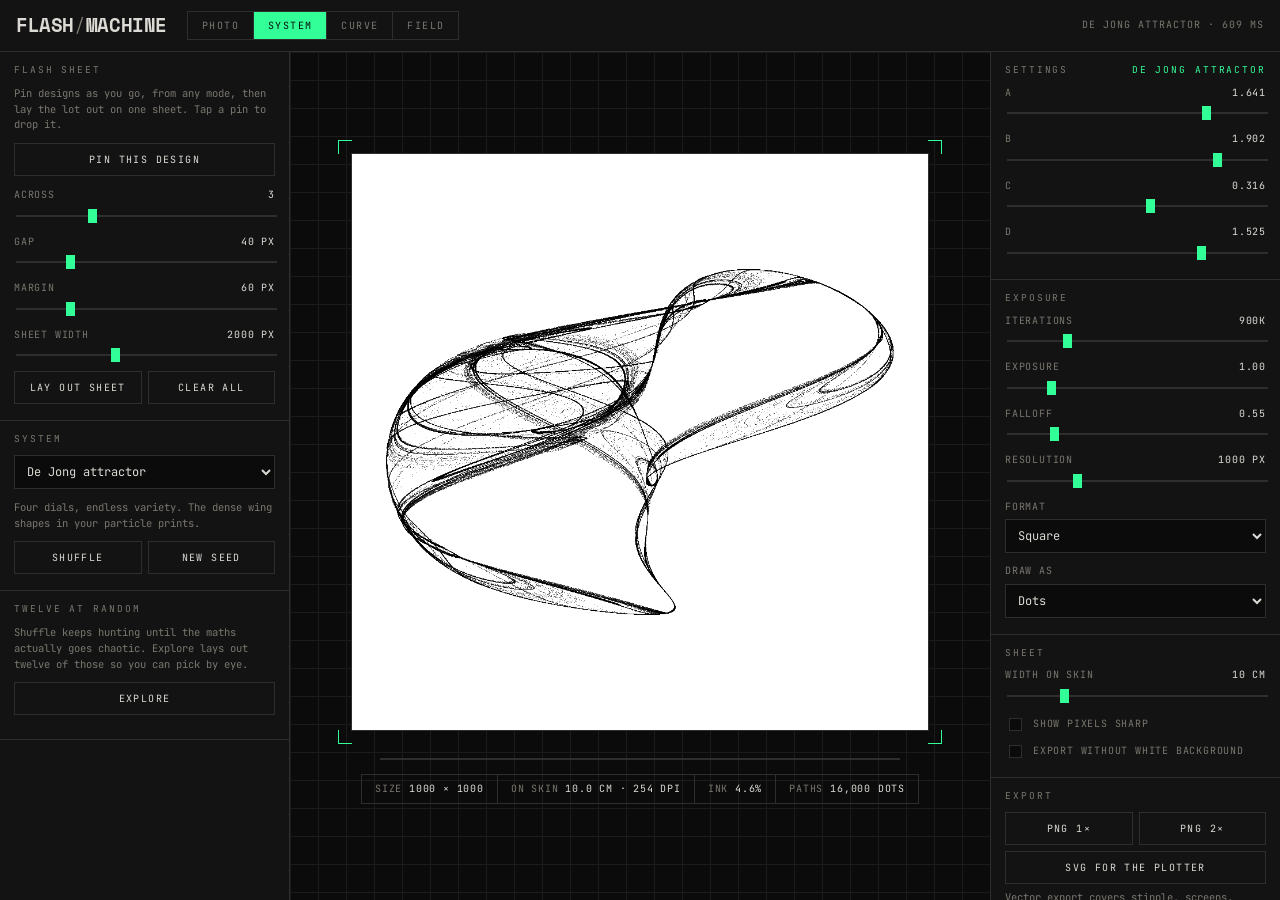
==== commit 8d31a7b9: "update file structure and add background removal function" ====
--- a/index.html
+++ b/index.html
@@ -4,142 +4,7 @@
 <meta charset="utf-8">
 <meta name="viewport" content="width=device-width, initial-scale=1">
 <title>Flash Machine — tattoo design lab</title>
-<style>
-:root{
-  --ink:#0B0B0B; --chrome:#131313; --chrome-2:#1B1B1B; --rule:#2E2E2C;
-  --text:#DCDAD4; --dim:#7A776F; --stencil:#7C5CFF; --paper:#FFFFFF;
-  --mono: ui-monospace, "SF Mono", "JetBrains Mono", Menlo, Consolas, monospace;
-  --disp: "Helvetica Neue", Helvetica, Arial, sans-serif;
-}
-*{box-sizing:border-box}
-html,body{height:100%}
-body{margin:0; background:var(--ink); color:var(--text); font-family:var(--mono);
-  font-size:12px; line-height:1.45; -webkit-font-smoothing:antialiased;}
-button,input,select,textarea{font-family:inherit;font-size:inherit;color:inherit}
-
-.bar{height:52px; display:flex; align-items:center; gap:20px; padding:0 16px;
-  border-bottom:1px solid var(--rule); background:var(--chrome); position:sticky; top:0; z-index:20;}
-.mark{font-family:var(--disp); font-weight:700; letter-spacing:-.04em; font-size:21px;
-  line-height:1; text-transform:uppercase; white-space:nowrap;}
-.mark em{font-style:normal; font-weight:300; color:var(--dim)}
-.modes{display:flex; border:1px solid var(--rule)}
-.modes button{background:none; border:0; border-right:1px solid var(--rule); padding:7px 14px;
-  text-transform:uppercase; letter-spacing:.14em; font-size:10px; color:var(--dim); cursor:pointer;}
-.modes button:last-child{border-right:0}
-.modes button[aria-selected="true"]{background:var(--stencil); color:#fff}
-.modes button:hover{color:var(--text)}
-.modes button[aria-selected="true"]:hover{color:#fff}
-.status{margin-left:auto; color:var(--dim); font-size:10px; letter-spacing:.1em;
-  text-transform:uppercase; text-align:right}
-.status b{color:var(--stencil); font-weight:400}
-
-main{display:flex; align-items:stretch; min-height:calc(100vh - 52px)}
-.panel{width:290px; flex:0 0 290px; background:var(--chrome); border-right:1px solid var(--rule);
-  overflow-y:auto; max-height:calc(100vh - 52px); position:sticky; top:52px;}
-.panel.right{border-right:0; border-left:1px solid var(--rule)}
-.stage{flex:1; min-width:0; display:flex; flex-direction:column; align-items:center;
-  justify-content:center; gap:14px; padding:24px 20px 32px;
-  background: linear-gradient(var(--chrome-2) 1px, transparent 1px) 0 0/100% 28px,
-    linear-gradient(90deg, var(--chrome-2) 1px, transparent 1px) 0 0/28px 100%, var(--ink);}
-
-.sect{border-bottom:1px solid var(--rule)}
-.sect > h2{margin:0; padding:11px 14px 9px; font-size:9.5px; font-weight:400; letter-spacing:.2em;
-  text-transform:uppercase; color:var(--dim); display:flex; justify-content:space-between; align-items:center;}
-.sect > h2 span{color:var(--stencil)}
-.body{padding:0 14px 16px}
-.hint{color:var(--dim); font-size:10.5px; margin:0 0 10px; line-height:1.5}
-
-.row{margin-bottom:11px}
-.row:last-child{margin-bottom:0}
-label.lab{display:flex; justify-content:space-between; gap:8px; margin-bottom:5px; color:var(--dim);
-  font-size:10px; letter-spacing:.08em; text-transform:uppercase}
-label.lab b{color:var(--text); font-weight:400; font-variant-numeric:tabular-nums}
-input[type=range]{-webkit-appearance:none; appearance:none; width:100%; height:16px;
-  background:transparent; cursor:ew-resize; display:block;}
-input[type=range]::-webkit-slider-runnable-track{height:2px; background:var(--rule)}
-input[type=range]::-moz-range-track{height:2px; background:var(--rule)}
-input[type=range]::-webkit-slider-thumb{-webkit-appearance:none; width:9px; height:14px;
-  background:var(--stencil); margin-top:-6px; border:0; border-radius:0;}
-input[type=range]::-moz-range-thumb{width:9px; height:14px; background:var(--stencil); border:0; border-radius:0}
-input[type=range]:focus-visible{outline:1px solid var(--stencil); outline-offset:4px}
-
-select, input[type=text], input[type=number], textarea{width:100%; background:var(--ink);
-  border:1px solid var(--rule); border-radius:0; padding:7px 8px; color:var(--text); outline:none;}
-select:focus, input:focus, textarea:focus{border-color:var(--stencil)}
-textarea{resize:vertical; min-height:32px; line-height:1.5}
-
-.btn{display:block; width:100%; text-align:center; background:none; cursor:pointer;
-  border:1px solid var(--rule); border-radius:0; padding:9px 10px; text-transform:uppercase;
-  letter-spacing:.14em; font-size:10px; color:var(--text);}
-.btn:hover{border-color:var(--stencil); color:#fff}
-.btn:active{background:var(--stencil); color:#fff}
-.btn.solid{background:var(--stencil); border-color:var(--stencil); color:#fff}
-.btn.solid:hover{background:#8f74ff}
-.btn[disabled]{opacity:.35; cursor:not-allowed}
-.btn:focus-visible, .chip:focus-visible{outline:1px solid var(--stencil); outline-offset:2px}
-.grid2{display:grid; grid-template-columns:1fr 1fr; gap:6px}
-.stack > *{margin-bottom:6px}
-.stack > *:last-child{margin-bottom:0}
-
-.chips{display:flex; flex-wrap:wrap; gap:5px}
-.chip{background:none; border:1px solid var(--rule); padding:5px 8px; cursor:pointer; font-size:10px;
-  letter-spacing:.06em; text-transform:uppercase; color:var(--dim);}
-.chip:hover{color:var(--text)}
-.chip[aria-pressed="true"]{background:var(--stencil); border-color:var(--stencil); color:#fff}
-
-.check{display:flex; align-items:center; gap:8px; cursor:pointer; color:var(--dim);
-  text-transform:uppercase; font-size:10px; letter-spacing:.08em}
-.check input{appearance:none; -webkit-appearance:none; width:13px; height:13px;
-  border:1px solid var(--rule); background:var(--ink); cursor:pointer; flex:0 0 13px}
-.check input:checked{background:var(--stencil); border-color:var(--stencil)}
-.check:hover{color:var(--text)}
-
-.drop{border:1px dashed var(--rule); padding:22px 14px; text-align:center; cursor:pointer;
-  color:var(--dim); font-size:10.5px; letter-spacing:.06em; line-height:1.6;}
-.drop:hover, .drop.over{border-color:var(--stencil); color:var(--text)}
-.drop b{display:block; color:var(--text); text-transform:uppercase; letter-spacing:.16em;
-  font-size:10px; margin-bottom:6px}
-.thumb{width:100%; display:block; margin-bottom:8px; border:1px solid var(--rule); background:#fff}
-
-/* explore grid */
-.explore{display:grid; grid-template-columns:repeat(3,1fr); gap:5px}
-.explore button{padding:0; border:1px solid var(--rule); background:#fff; cursor:pointer; line-height:0}
-.explore button:hover{border-color:var(--stencil)}
-.explore img{width:100%; display:block}
-.explore.empty{display:none}
-
-.sheet{position:relative; padding:14px; max-width:100%}
-.sheet::before, .sheet::after, .sheet > i::before, .sheet > i::after{
-  content:""; position:absolute; width:13px; height:13px; pointer-events:none; border:0 solid var(--stencil);}
-.sheet::before{top:0; left:0; border-top-width:1px; border-left-width:1px}
-.sheet::after{top:0; right:0; border-top-width:1px; border-right-width:1px}
-.sheet > i::before{bottom:0; left:0; border-bottom-width:1px; border-left-width:1px}
-.sheet > i::after{bottom:0; right:0; border-bottom-width:1px; border-right-width:1px}
-.paper{background:var(--paper); display:block; line-height:0; box-shadow:0 0 0 1px var(--rule); position:relative}
-#view{display:block; width:auto; height:auto; max-width:100%; max-height:min(64vh, 720px)}
-#view.crisp{image-rendering:pixelated}
-#overlay{position:absolute; inset:0; width:100%; height:100%; pointer-events:none}
-.paper.painting #overlay{pointer-events:auto; cursor:none; touch-action:none}
-
-.readout{display:flex; flex-wrap:wrap; justify-content:center; border:1px solid var(--rule); max-width:100%}
-.readout div{padding:7px 13px; border-right:1px solid var(--rule); font-size:10px; letter-spacing:.08em;
-  text-transform:uppercase; color:var(--dim); white-space:nowrap}
-.readout div:last-child{border-right:0}
-.readout b{color:var(--text); font-weight:400; font-variant-numeric:tabular-nums}
-.prog{width:100%; max-width:520px; height:2px; background:var(--rule)}
-.prog i{display:block; height:100%; width:0%; background:var(--stencil); transition:width .1s linear}
-
-@media (max-width:1080px){
-  main{flex-direction:column}
-  .panel{width:100%; flex:1 1 auto; max-height:none; position:static; border-right:0; border-top:1px solid var(--rule)}
-  .panel.right{border-left:0}
-  .stage{order:-1; padding:16px 12px 22px}
-  #view{max-height:52vh}
-  .bar{gap:10px; padding:0 10px}
-  .status{display:none}
-}
-@media (prefers-reduced-motion: reduce){*{transition:none !important}}
-</style>
+<link rel="stylesheet" href="styles.css">
 </head>
 <body>
 
@@ -204,7 +69,13 @@
           <label class="lab" for="feather">Edge softness <b id="featherV">30%</b></label>
           <input type="range" id="feather" min="0" max="100" step="1" value="30">
         </div>
-        <button class="btn" id="clearMask">Bring all of it back</button>
+        <button class="btn" id="clearMask" style="margin-bottom:14px">Bring all of it back</button>
+        <p class="hint">Auto-detects the background from the edges inward and rubs it out for you. Raise the tolerance for a busier backdrop.</p>
+        <div class="row">
+          <label class="lab" for="bgTol">Tolerance <b id="bgTolV">35%</b></label>
+          <input type="range" id="bgTol" min="0" max="100" step="1" value="35">
+        </div>
+        <button class="btn solid" id="removeBg">Remove background</button>
       </div>
     </div>
 
@@ -325,2769 +196,6 @@
   </aside>
 </main>
 
-<script>
-"use strict";
-
-/* ============================================================
-   FLASH MACHINE
-   Photo    load a picture, prepare it, run it through a screen
-   System   strange attractors, flow fields, trajectories
-   Curve    plotted curves, spirographs, rosettes
-   ============================================================ */
-
-const $  = s => document.querySelector(s);
-const $$ = s => Array.from(document.querySelectorAll(s));
-const clamp = (v,a,b) => v < a ? a : v > b ? b : v;
-const TAU = Math.PI*2;
-
-const view    = $('#view');
-const vctx    = view.getContext('2d', { willReadFrequently:true });
-const overlay = $('#overlay');
-const octx    = overlay.getContext('2d');
-
-const state = {
-  mode:'generate',
-  effect:'diffuse',
-  srcImage:null,
-  work:document.createElement('canvas'),
-  mask:null,
-  tool:'off',
-  vector:null,
-  pre:{ invert:false, bright:0, contrast:0, gamma:1, blur:0, noise:0 },
-  fx:{}, fxAll:{},
-  gen:{ system:'dejong', points:900000, exposure:1, gamma:0.55, format:'square', detail:1000, draw:'dots' },
-  genP:{}, genAll:{},
-  curve:{ key:'spiro', copies:1, spin:0, weight:1.6, samples:12000, wobble:0, mirror:false, detail:1100, format:'square' },
-  curveP:{}, curveAll:{},
-  field:{ key:'liquid', contrast:1, lift:0, levels:0, invert:false, detail:800, format:'square' },
-  fieldP:{}, fieldAll:{},
-  seed:1337, running:null, inkPct:0, keepRender:false, customFn:null,
-  pins:[], sheet:{ cols:3, gap:40, margin:60, width:2000 }
-};
-
-function mulberry32(a){
-  return function(){
-    a |= 0; a = a + 0x6D2B79F5 | 0;
-    let t = Math.imul(a ^ a >>> 15, 1 | a);
-    t = t + Math.imul(t ^ t >>> 7, 61 | t) ^ t;
-    return ((t ^ t >>> 14) >>> 0) / 4294967296;
-  };
-}
-
-/* ============================================================
-   CONTROL BUILDER
-   ============================================================ */
-function buildControls(host, schema, store, onChange){
-  host.innerHTML = '';
-  schema.forEach(c => {
-    if (store[c.k] === undefined) store[c.k] = c.v;
-    const row = document.createElement('div');
-    row.className = 'row';
-    if (c.t === 'check'){
-      const lab = document.createElement('label'); lab.className = 'check';
-      const inp = document.createElement('input'); inp.type = 'checkbox'; inp.checked = !!store[c.k];
-      inp.addEventListener('change', () => { store[c.k] = inp.checked; onChange(); });
-      lab.appendChild(inp); lab.appendChild(document.createTextNode(' ' + c.l));
-      row.appendChild(lab);
-    } else if (c.t === 'text'){
-      const lab = document.createElement('label'); lab.className = 'lab'; lab.textContent = c.l;
-      const inp = document.createElement('input');
-      inp.type = 'text'; inp.value = store[c.k]; inp.spellcheck = false;
-      inp.addEventListener('input', () => { store[c.k] = inp.value; onChange(); });
-      row.appendChild(lab); row.appendChild(inp);
-    } else if (c.t === 'select'){
-      const lab = document.createElement('label'); lab.className = 'lab'; lab.textContent = c.l;
-      const sel = document.createElement('select');
-      c.opts.forEach(o => {
-        const op = document.createElement('option');
-        op.value = o[0]; op.textContent = o[1];
-        if (String(store[c.k]) === String(o[0])) op.selected = true;
-        sel.appendChild(op);
-      });
-      sel.addEventListener('change', () => {
-        store[c.k] = isNaN(Number(sel.value)) ? sel.value : Number(sel.value);
-        onChange();
-      });
-      row.appendChild(lab); row.appendChild(sel);
-    } else {
-      const lab = document.createElement('label'); lab.className = 'lab';
-      const out = document.createElement('b');
-      const fmt = v => (c.fmt ? c.fmt(v) : String(v));
-      out.textContent = fmt(store[c.k]);
-      lab.appendChild(document.createTextNode(c.l)); lab.appendChild(out);
-      const inp = document.createElement('input');
-      inp.type = 'range'; inp.min = c.min; inp.max = c.max; inp.step = c.step; inp.value = store[c.k];
-      inp.addEventListener('input', () => {
-        store[c.k] = Number(inp.value); out.textContent = fmt(store[c.k]); onChange();
-      });
-      row.appendChild(lab); row.appendChild(inp);
-    }
-    host.appendChild(row);
-  });
-}
-
-/* ============================================================
-   IMAGE PREPARATION
-   ============================================================ */
-const PRE_SCHEMA = [
-  { k:'sym',      l:'Symmetry', t:'select', v:'none', opts:[['none','Off'],['lr','Mirror left to right'],['rl','Mirror right to left'],['tb','Mirror top to bottom'],['quad','Four ways'],['kal','Kaleidoscope']] },
-  { k:'symN',     l:'Kaleidoscope wedges', t:'range', min:3, max:24, step:1, v:8 },
-  { k:'bright',   l:'Brightness', t:'range', min:-100, max:100, step:1, v:0 },
-  { k:'contrast', l:'Contrast',   t:'range', min:-100, max:200, step:1, v:0 },
-  { k:'gamma',    l:'Midtones',   t:'range', min:0.2,  max:3,   step:0.05, v:1, fmt:v=>v.toFixed(2) },
-  { k:'blur',     l:'Softness',   t:'range', min:0,    max:30,  step:1, v:0, fmt:v=>v+' px' },
-  { k:'noise',    l:'Grain',      t:'range', min:0,    max:100, step:1, v:0 },
-  { k:'invert',   l:'Invert',     t:'check', v:false }
-];
-
-function grayFromWork(){
-  const w = state.work.width, h = state.work.height;
-  const d = state.work.getContext('2d').getImageData(0,0,w,h).data;
-  const g = new Float32Array(w*h);
-  for (let i=0, p=0; i<g.length; i++, p+=4){
-    const a = d[p+3]/255;
-    const lum = 0.2126*d[p] + 0.7152*d[p+1] + 0.0722*d[p+2];
-    g[i] = lum*a + 255*(1-a);
-  }
-  return { g, w, h };
-}
-
-function boxBlur(g,w,h,r){
-  if (r < 1) return g;
-  const tmp = new Float32Array(g.length);
-  for (let pass=0; pass<2; pass++){
-    for (let y=0; y<h; y++){
-      let sum=0; const row=y*w;
-      for (let x=-r; x<=r; x++) sum += g[row + clamp(x,0,w-1)];
-      for (let x=0; x<w; x++){
-        tmp[row+x] = sum/(2*r+1);
-        sum += g[row + clamp(x+r+1,0,w-1)] - g[row + clamp(x-r,0,w-1)];
-      }
-    }
-    for (let x=0; x<w; x++){
-      let sum=0;
-      for (let y=-r; y<=r; y++) sum += tmp[clamp(y,0,h-1)*w + x];
-      for (let y=0; y<h; y++){
-        g[y*w+x] = sum/(2*r+1);
-        sum += tmp[clamp(y+r+1,0,h-1)*w + x] - tmp[clamp(y-r,0,h-1)*w + x];
-      }
-    }
-  }
-  return g;
-}
-
-function prepare(){
-  const { g, w, h } = grayFromWork();
-  const p = state.pre;
-  const cf = (259*(p.contrast+255)) / (255*(259-p.contrast));
-  const ig = 1/p.gamma;
-  for (let i=0; i<g.length; i++){
-    let v = g[i] + p.bright;
-    v = cf*(v-128) + 128;
-    v = 255 * Math.pow(clamp(v,0,255)/255, ig);
-    if (p.invert) v = 255 - v;
-    g[i] = v;
-  }
-  if (p.blur > 0) boxBlur(g, w, h, p.blur);
-  if (p.noise > 0){
-    const n = p.noise * 1.2;
-    for (let i=0; i<g.length; i++) g[i] = clamp(g[i] + (Math.random()-0.5)*n, 0, 255);
-  }
-  return { g, w, h };
-}
-
-/* ---------- symmetry, folded into the photo before anything else ---------- */
-function applySymmetry(cv, mode, n){
-  if (mode === 'none') return;
-  const w = cv.width, h = cv.height;
-  const ctx = cv.getContext('2d');
-  const tmp = document.createElement('canvas');
-  tmp.width = w; tmp.height = h;
-  tmp.getContext('2d').drawImage(cv, 0, 0);
-
-  if (mode === 'kal'){
-    const wedges = Math.max(3, Math.round(n));
-    const step = TAU/wedges;
-    const cx = w/2, cy = h/2, R = Math.hypot(w,h);
-    ctx.clearRect(0,0,w,h);
-    for (let i=0; i<wedges; i++){
-      ctx.save();
-      ctx.translate(cx,cy);
-      ctx.rotate(i*step);
-      if (i & 1) ctx.scale(1,-1);
-      ctx.beginPath();
-      ctx.moveTo(0,0);
-      ctx.arc(0, 0, R, -step/2, step/2);
-      ctx.closePath();
-      ctx.clip();
-      ctx.drawImage(tmp, -cx, -cy);
-      ctx.restore();
-    }
-    return;
-  }
-  const half = (axis, keep) => {
-    ctx.save();
-    if (axis === 'x'){
-      if (keep === 'right'){ ctx.translate(w,0); ctx.scale(-1,1); ctx.drawImage(tmp,0,0); ctx.restore(); ctx.save(); }
-      ctx.beginPath();
-      ctx.rect(keep === 'left' ? w/2 : 0, 0, w/2, h);
-      ctx.clip();
-      ctx.translate(w,0); ctx.scale(-1,1);
-      ctx.drawImage(keep === 'right' ? tmp : tmp, 0, 0);
-    } else {
-      ctx.beginPath();
-      ctx.rect(0, h/2, w, h/2);
-      ctx.clip();
-      ctx.translate(0,h); ctx.scale(1,-1);
-      ctx.drawImage(tmp, 0, 0);
-    }
-    ctx.restore();
-  };
-  if (mode === 'lr') half('x','left');
-  else if (mode === 'rl'){
-    ctx.save(); ctx.beginPath(); ctx.rect(0,0,w/2,h); ctx.clip();
-    ctx.translate(w,0); ctx.scale(-1,1); ctx.drawImage(tmp,0,0); ctx.restore();
-  }
-  else if (mode === 'tb') half('y','top');
-  else if (mode === 'quad'){ half('x','left'); 
-    const t2 = document.createElement('canvas'); t2.width = w; t2.height = h;
-    t2.getContext('2d').drawImage(cv,0,0);
-    ctx.save(); ctx.beginPath(); ctx.rect(0,h/2,w,h/2); ctx.clip();
-    ctx.translate(0,h); ctx.scale(1,-1); ctx.drawImage(t2,0,0); ctx.restore();
-  }
-}
-
-/* ---------- canvas helpers ---------- */
-function inkImage(w,h){ return vctx.createImageData(w,h); }
-function put(data,i,a){ const p=i*4; data[p]=0; data[p+1]=0; data[p+2]=0; data[p+3]=a; }
-function beginCanvas(w,h){
-  view.width = w; view.height = h;
-  overlay.width = w; overlay.height = h;
-  vctx.clearRect(0,0,w,h);
-  vctx.fillStyle = '#000'; vctx.strokeStyle = '#000';
-  vctx.lineCap = 'round'; vctx.lineJoin = 'round'; vctx.lineWidth = 1;
-}
-function sample(g,w,h,x,y){
-  const xi = clamp(Math.round(x),0,w-1), yi = clamp(Math.round(y),0,h-1);
-  return g[yi*w+xi];
-}
-function bilinear(g,w,h,x,y){
-  const xi = clamp(Math.floor(x),0,w-2), yi = clamp(Math.floor(y),0,h-2);
-  const fx = clamp(x-xi,0,1), fy = clamp(y-yi,0,1), i = yi*w+xi;
-  return g[i]*(1-fx)*(1-fy) + g[i+1]*fx*(1-fy) + g[i+w]*(1-fx)*fy + g[i+w+1]*fx*fy;
-}
-
-/* ---------- block resolution for the dither family ---------- */
-function coarsen(g,w,h,b){
-  if (b <= 1) return { g, w, h };
-  const w2 = Math.max(1, Math.ceil(w/b)), h2 = Math.max(1, Math.ceil(h/b));
-  const out = new Float32Array(w2*h2);
-  for (let y=0; y<h2; y++){
-    for (let x=0; x<w2; x++){
-      let s=0, n=0;
-      for (let j=0; j<b; j++){
-        const sy = y*b+j; if (sy>=h) break;
-        for (let i2=0; i2<b; i2++){
-          const sx = x*b+i2; if (sx>=w) break;
-          s += g[sy*w+sx]; n++;
-        }
-      }
-      out[y*w2+x] = n ? s/n : 255;
-    }
-  }
-  return { g:out, w:w2, h:h2 };
-}
-
-// mask holds ink alpha 0-255 on a w2 x h2 grid; blit it at block size b onto a W x H sheet
-function blitMask(mask,w2,h2,b,W,H){
-  if (b > 1){ W = w2*b; H = h2*b; }
-  beginCanvas(W,H);
-  if (b <= 1){
-    const img = inkImage(W,H), d = img.data;
-    for (let i=0; i<mask.length && i<W*H; i++) if (mask[i]) put(d, i, mask[i]);
-    vctx.putImageData(img,0,0);
-    state.vector = null;
-    return;
-  }
-  const items = [];
-  let last = -1;
-  for (let y=0; y<h2; y++){
-    for (let x=0; x<w2; x++){
-      const a = mask[y*w2+x];
-      if (!a) continue;
-      if (a !== last){ vctx.fillStyle = a>=250 ? '#000' : 'rgba(0,0,0,'+(a/255).toFixed(3)+')'; last = a; }
-      vctx.fillRect(x*b, y*b, b, b);
-      items.push([x*b, y*b, b, b, a/255]);
-    }
-  }
-  vctx.fillStyle = '#000';
-  state.vector = { kind:'rects', w:W, h:H, items };
-}
-
-/* ============================================================
-   TREATMENTS
-   ============================================================ */
-const EFFECTS = {
-  threshold: { label:'Threshold', note:'Hard black and white, the classic photocopy cut.', controls:[
-    { k:'cut',   l:'Cutoff', t:'range', min:0, max:255, step:1, v:128 },
-    { k:'edge',  l:'Edge softness', t:'range', min:0, max:80, step:1, v:0 },
-    { k:'block', l:'Pixel size', t:'range', min:1, max:48, step:1, v:1, fmt:v=>v+' px' }
-  ]},
-  ordered: { label:'Ordered dither', note:'A fixed screen laid over the whole picture. Bayer scatters the dots, clustered dot grows them like print, lines give you a stripe screen. Pixel size averages the photo into blocks first, so every mark comes out whole.', controls:[
-    { k:'pattern', l:'Screen', t:'select', v:'bayer', opts:[['bayer','Bayer'],['cluster','Clustered dot'],['lines','Lines'],['diagonal','Diagonal'],['cross','Crosshatch'],['random','Random noise']] },
-    { k:'size',   l:'Screen size', t:'range', min:2, max:16, step:1, v:8, fmt:v=>v+' × '+v },
-    { k:'scale',  l:'Screen scale', t:'range', min:1, max:24, step:1, v:1, fmt:v=>v+'×' },
-    { k:'lock',   l:'Pixel size follows screen scale', t:'check', v:true },
-    { k:'block',  l:'Pixel size', t:'range', min:1, max:48, step:1, v:1, fmt:v=>v+' px' },
-    { k:'cut',    l:'Cutoff', t:'range', min:0, max:255, step:1, v:128 }
-  ]},
-  diffuse: { label:'Error diffusion', note:'Every pixel passes its rounding error to the ones it has not reached yet. Atkinson keeps highlights open, Stucki and Jarvis hold detail, Floyd is the sharpest.', controls:[
-    { k:'kernel', l:'Kernel', t:'select', v:'atkinson', opts:[['floyd','Floyd–Steinberg'],['atkinson','Atkinson'],['jarvis','Jarvis'],['stucki','Stucki'],['burkes','Burkes'],['sierra3','Sierra 3'],['sierra2','Sierra 2'],['sierra','Sierra Lite'],['fan','Fan']] },
-    { k:'cut',    l:'Cutoff', t:'range', min:0, max:255, step:1, v:128 },
-    { k:'strength', l:'Error passed on', t:'range', min:0, max:150, step:1, v:100, fmt:v=>v+'%' },
-    { k:'noise',  l:'Cutoff jitter', t:'range', min:0, max:100, step:1, v:0 },
-    { k:'block',  l:'Pixel size', t:'range', min:1, max:48, step:1, v:1, fmt:v=>v+' px' },
-    { k:'serp',   l:'Serpentine scan', t:'check', v:true }
-  ]},
-  halftone: { label:'Screen', note:'A grid of marks sized by the tone underneath. Bars join up into continuous lines, which is the default, and the grid angle turns the whole field. Benday staggers the rows. Everything here exports as vector.', controls:[
-    { k:'count', l:'Cells down the sheet', t:'range', min:8, max:400, step:1, v:90 },
-    { k:'grid',  l:'Grid', t:'select', v:'regular', opts:[['regular','Regular'],['benday','Benday, staggered'],['hex','Hexagonal']] },
-    { k:'shape', l:'Mark', t:'select', v:'bar', opts:[['bar','Bar, joins into lines'],['dot','Round dot'],['square','Square'],['diamond','Diamond'],['cross','Cross'],['ring','Ring'],['line','Continuous line']] },
-    { k:'angle', l:'Grid angle', t:'range', min:0, max:180, step:1, v:0, fmt:v=>v+'°' },
-    { k:'scale', l:'Mark weight', t:'range', min:0.1, max:2.5, step:0.05, v:1, fmt:v=>v.toFixed(2) },
-    { k:'min',   l:'Smallest mark', t:'range', min:0, max:100, step:1, v:7, fmt:v=>v+'%' },
-    { k:'cut',   l:'Skip cells lighter than', t:'range', min:0, max:255, step:1, v:255 },
-    { k:'gamma', l:'Tone curve', t:'range', min:0.3, max:3, step:0.05, v:1, fmt:v=>v.toFixed(2) }
-  ]},
-  crosshatch: { label:'Crosshatch', note:'Layers of straight hatching, each one switching on further into the shadows.', controls:[
-    { k:'spacing', l:'Line spacing', t:'range', min:3, max:60, step:1, v:9, fmt:v=>v+' px' },
-    { k:'angle',   l:'First angle', t:'range', min:0, max:180, step:1, v:35, fmt:v=>v+'°' },
-    { k:'spread',  l:'Angle between layers', t:'range', min:5, max:90, step:1, v:45, fmt:v=>v+'°' },
-    { k:'layers',  l:'Layers', t:'range', min:1, max:5, step:1, v:3 },
-    { k:'weight',  l:'Line weight', t:'range', min:0.3, max:6, step:0.1, v:1.2, fmt:v=>v.toFixed(1)+' px' },
-    { k:'gamma',   l:'Tone curve', t:'range', min:0.3, max:3, step:0.05, v:1, fmt:v=>v.toFixed(2) }
-  ]},
-  engrave: { label:'Engrave', note:'Hatching that bends around the shapes in the photo, the way a banknote is cut.', controls:[
-    { k:'spacing', l:'Line spacing', t:'range', min:3, max:40, step:1, v:9, fmt:v=>v+' px' },
-    { k:'length',  l:'Line length', t:'range', min:5, max:300, step:5, v:70, fmt:v=>v+' px' },
-    { k:'smooth',  l:'Field smoothing', t:'range', min:1, max:30, step:1, v:6, fmt:v=>v+' px' },
-    { k:'weight',  l:'Line weight', t:'range', min:0.2, max:6, step:0.1, v:1.4, fmt:v=>v.toFixed(1)+' px' },
-    { k:'dir',     l:'Direction', t:'select', v:'along', opts:[['along','Follow the edges'],['across','Cut across the edges'],['fixed','Straight, tone only']] },
-    { k:'cutoff',  l:'Ignore lighter than', t:'range', min:0, max:255, step:1, v:225 },
-    { k:'gamma',   l:'Tone curve', t:'range', min:0.3, max:3, step:0.05, v:1, fmt:v=>v.toFixed(2) }
-  ]},
-  ridge: { label:'Ridge lines', note:'One family of lines pushed out of shape by the tone underneath. Rows give you the ridgeline look, rings give you a target.', controls:[
-    { k:'layout',  l:'Layout', t:'select', v:'rows', opts:[['rows','Rows'],['cols','Columns'],['rings','Rings'],['rays','Rays from centre']] },
-    { k:'spacing', l:'Spacing', t:'range', min:4, max:80, step:1, v:14, fmt:v=>v+' px' },
-    { k:'mode',    l:'Tone controls', t:'select', v:'displace', opts:[['displace','Displacement'],['weight','Line weight'],['both','Both']] },
-    { k:'amp',     l:'Displacement', t:'range', min:0, max:120, step:1, v:22, fmt:v=>v+' px' },
-    { k:'weight',  l:'Line weight', t:'range', min:0.3, max:8, step:0.1, v:1.4, fmt:v=>v.toFixed(1)+' px' },
-    { k:'floor',   l:'Break where lighter than', t:'range', min:0, max:255, step:1, v:248 },
-    { k:'gamma',   l:'Tone curve', t:'range', min:0.3, max:3, step:0.05, v:1, fmt:v=>v.toFixed(2) }
-  ]},
-  spiral: { label:'Spiral screen', note:'One continuous spiral running from the middle out, swelling where the picture is dark. Crop it to a disc and it becomes a badge. A single unbroken path for a plotter.', controls:[
-    { k:'spacing', l:'Turn spacing', t:'range', min:3, max:60, step:0.5, v:9, fmt:v=>v.toFixed(1)+' px' },
-    { k:'wmin',    l:'Thinnest', t:'range', min:0, max:6, step:0.05, v:0.3, fmt:v=>v.toFixed(2)+' px' },
-    { k:'wmax',    l:'Thickest', t:'range', min:0.5, max:40, step:0.5, v:8, fmt:v=>v.toFixed(1)+' px' },
-    { k:'crop',    l:'Shape', t:'select', v:'circle', opts:[['sheet','Fill the sheet'],['circle','Crop to a disc']] },
-    { k:'outer',   l:'Disc size', t:'range', min:10, max:145, step:1, v:94, fmt:v=>v+'%' },
-    { k:'inner',   l:'Cut out the middle', t:'range', min:0, max:90, step:1, v:0, fmt:v=>v+'%' },
-    { k:'ring',    l:'Draw the outer edge', t:'check', v:false },
-    { k:'angle',   l:'Rotate', t:'range', min:0, max:360, step:1, v:0, fmt:v=>v+'°' },
-    { k:'gamma',   l:'Tone curve', t:'range', min:0.3, max:3, step:0.05, v:1, fmt:v=>v.toFixed(2) }
-  ]},
-  stitch: { label:'Cross stitch', note:'Counted stitches on a square count. Light cells get a single half stitch, dark cells get the full cross.', controls:[
-    { k:'count',  l:'Stitches down the sheet', t:'range', min:10, max:200, step:1, v:52 },
-    { k:'angle',  l:'Cloth angle', t:'range', min:0, max:180, step:1, v:0, fmt:v=>v+'°' },
-    { k:'weight', l:'Thread weight', t:'range', min:0.3, max:8, step:0.1, v:1.6, fmt:v=>v.toFixed(1)+' px' },
-    { k:'half',   l:'Half stitch below', t:'range', min:0, max:100, step:1, v:45, fmt:v=>v+'%' },
-    { k:'skip',   l:'Bare cloth below', t:'range', min:0, max:100, step:1, v:12, fmt:v=>v+'%' },
-    { k:'weave',  l:'Weight follows tone', t:'check', v:true },
-    { k:'cloth',  l:'Show the cloth grid', t:'check', v:false }
-  ]},
-  ascii: { label:'ASCII', note:'Every cell becomes the character closest to its tone. Write your own ramp if you want it in your own alphabet. Exports as real text you can still edit.', controls:[
-    { k:'cols',  l:'Columns', t:'range', min:10, max:300, step:1, v:80 },
-    { k:'ramp',  l:'Characters', t:'select', v:'classic', opts:[['classic','. : - = + * # % @'],['soft',', ; o x % #'],['blocks','Block shading'],['round','. o O 0 @'],['binary','Full block only'],['code','Code punctuation'],['bars','Bars and slashes'],['stars','Sparse dots and stars'],['custom','Write my own']] },
-    { k:'chars', l:'Your ramp, light to dark', t:'text', v:' .:-=+*#%@' },
-    { k:'font',  l:'Typeface', t:'select', v:'mono', opts:[['mono','Monospace'],['sans','Sans'],['serif','Serif'],['narrow','Condensed'],['round','Rounded']] },
-    { k:'bold',  l:'Bold', t:'check', v:false },
-    { k:'aspect',l:'Cell shape', t:'range', min:0.3, max:1.6, step:0.02, v:0.58, fmt:v=>v.toFixed(2) },
-    { k:'rowgap',l:'Line spacing', t:'range', min:0.5, max:2.2, step:0.02, v:1, fmt:v=>v.toFixed(2)+'×' },
-    { k:'fit',   l:'Character size', t:'range', min:0.3, max:2, step:0.05, v:1, fmt:v=>v.toFixed(2) },
-    { k:'tonesize', l:'Size follows tone', t:'range', min:0, max:100, step:1, v:0 },
-    { k:'gamma', l:'Tone curve', t:'range', min:0.3, max:3, step:0.05, v:1, fmt:v=>v.toFixed(2) },
-    { k:'jitter',l:'Position wobble', t:'range', min:0, max:100, step:1, v:0 },
-    { k:'flip',  l:'Dark characters on light', t:'check', v:true }
-  ]},
-  stipple: { label:'Stipple', note:'Dots placed by darkness. Even spacing pushes them apart so nothing clumps, which is what dotwork actually wants. The best plotter export in here.', controls:[
-    { k:'spacing',l:'Placement', t:'select', v:'even', opts:[['even','Even spacing'],['scatter','Free scatter']] },
-    { k:'gap',    l:'Closest spacing', t:'range', min:1, max:40, step:0.5, v:4, fmt:v=>v.toFixed(1)+' px' },
-    { k:'count',  l:'Dot limit', t:'range', min:2000, max:400000, step:1000, v:120000, fmt:v=>(v/1000)+'k' },
-    { k:'gamma',  l:'Tone curve', t:'range', min:0.3, max:4, step:0.05, v:1.1, fmt:v=>v.toFixed(2) },
-    { k:'auto',   l:'Dot size follows spacing', t:'check', v:true },
-    { k:'dot',    l:'Dot size', t:'range', min:0.3, max:14, step:0.1, v:1.2, fmt:v=>v.toFixed(1)+' px' },
-    { k:'sizevar',l:'Size follows tone', t:'range', min:0, max:100, step:1, v:0 },
-    { k:'wobble', l:'Size randomness', t:'range', min:0, max:100, step:1, v:0 },
-    { k:'cutoff', l:'Ignore lighter than', t:'range', min:0, max:255, step:1, v:250 }
-  ]},
-  edge: { label:'Edge trace', note:'Sobel outline. Soften the photo first for thicker, calmer lines.', controls:[
-    { k:'thresh', l:'Line threshold', t:'range', min:1, max:200, step:1, v:40 },
-    { k:'gain',   l:'Line strength', t:'range', min:0.2, max:4, step:0.1, v:1, fmt:v=>v.toFixed(1) },
-    { k:'thin',   l:'Keep strongest only', t:'check', v:false }
-  ]},
-  contour: { label:'Contour bands', note:'Posterises tone into layers and draws the boundaries. Topographic, foil-like.', controls:[
-    { k:'levels', l:'Layers', t:'range', min:2, max:24, step:1, v:6 },
-    { k:'offset', l:'Layer offset', t:'range', min:0, max:100, step:1, v:0 },
-    { k:'fill',   l:'Fill alternate layers', t:'check', v:false }
-  ]},
-  trace: { label:'Outline trace', note:'Walks the boundary between light and dark and hands you real closed paths. This is the one to cut a stencil from.', controls:[
-    { k:'levels', l:'Bands', t:'range', min:1, max:8, step:1, v:1 },
-    { k:'cut',    l:'Cutoff', t:'range', min:10, max:245, step:1, v:128 },
-    { k:'grid',   l:'Coarseness', t:'range', min:1, max:12, step:1, v:3, fmt:v=>v+' px' },
-    { k:'weight', l:'Line weight', t:'range', min:0.3, max:8, step:0.1, v:1.6, fmt:v=>v.toFixed(1)+' px' },
-    { k:'minlen', l:'Drop paths shorter than', t:'range', min:0, max:200, step:5, v:20, fmt:v=>v+' px' }
-  ]},
-  relief: { label:'Relief', note:'Reads the photo as a raised surface and lights it from one side. Plaster, stamped leather, pressed paper.', controls:[
-    { k:'depth', l:'Depth', t:'range', min:0.2, max:20, step:0.2, v:4, fmt:v=>v.toFixed(1) },
-    { k:'light', l:'Light direction', t:'range', min:0, max:360, step:1, v:315, fmt:v=>v+'°' },
-    { k:'elev',  l:'Light height', t:'range', min:5, max:85, step:1, v:40, fmt:v=>v+'°' },
-    { k:'soft',  l:'Bevel width', t:'range', min:0, max:30, step:1, v:3, fmt:v=>v+' px' },
-    { k:'base',  l:'Surface tone', t:'range', min:0, max:70, step:1, v:0, fmt:v=>v+'%' },
-    { k:'gain',  l:'Contrast', t:'range', min:0.2, max:4, step:0.05, v:1.4, fmt:v=>v.toFixed(2) },
-    { k:'sunk',  l:'Sunk instead of raised', t:'check', v:false }
-  ]},
-  burn: { label:'Spray burn', note:'Scatters ink with a soft falloff. The airbrushed shadow in your moth prints.', controls:[
-    { k:'count',  l:'Particles', t:'range', min:5000, max:400000, step:1000, v:80000, fmt:v=>(v/1000)+'k' },
-    { k:'radius', l:'Spread', t:'range', min:0, max:120, step:0.5, v:6, fmt:v=>v.toFixed(1)+' px' },
-    { k:'gamma',  l:'Tone curve', t:'range', min:0.3, max:4, step:0.05, v:1.6, fmt:v=>v.toFixed(2) },
-    { k:'dot',    l:'Particle size', t:'range', min:0.3, max:8, step:0.1, v:0.8, fmt:v=>v.toFixed(1)+' px' }
-  ]}
-};
-
-const MATRIX_CACHE = {};
-function bayerMatrix(n){
-  if (n <= 1) return [[0]];
-  const s = bayerMatrix(n/2), m = [];
-  for (let y=0; y<n; y++){
-    m[y] = [];
-    for (let x=0; x<n; x++){
-      const q = s[y%(n/2)][x%(n/2)]*4;
-      m[y][x] = q + [[0,2],[3,1]][y < n/2 ? 0 : 1][x < n/2 ? 0 : 1];
-    }
-  }
-  return m;
-}
-// rank every cell in the tile, then hand out thresholds in that order
-function rankMatrix(n, weight){
-  const cells = [];
-  for (let y=0; y<n; y++) for (let x=0; x<n; x++) cells.push([x,y,weight(x,y,n)]);
-  cells.sort((a,b) => a[2]-b[2]);
-  const m = Array.from({length:n}, () => new Array(n).fill(0));
-  cells.forEach(([x,y],i) => { m[y][x] = i; });
-  return m;
-}
-function getMatrix(pattern, n){
-  const key = pattern + n;
-  if (MATRIX_CACHE[key]) return MATRIX_CACHE[key];
-  let m;
-  if (pattern === 'bayer'){
-    const p = clamp(Math.pow(2, Math.round(Math.log2(n))), 2, 16);
-    m = bayerMatrix(p);
-  } else if (pattern === 'cluster'){
-    const c = (n-1)/2;
-    m = rankMatrix(n, (x,y) => Math.hypot(x-c, y-c) + Math.atan2(y-c, x-c)*1e-4);
-  } else if (pattern === 'lines'){
-    const c = (n-1)/2;
-    m = rankMatrix(n, (x,y) => Math.abs(y-c)*n + (x*5)%n * 1e-3);
-  } else if (pattern === 'diagonal'){
-    m = rankMatrix(n, (x,y) => ((x+y)%n) + ((x-y+2*n)%n)*1e-3);
-  } else {
-    const c = (n-1)/2;
-    m = rankMatrix(n, (x,y) => Math.min(Math.abs(x-c), Math.abs(y-c)) + ((x+y)%n)*1e-3);
-  }
-  MATRIX_CACHE[key] = m;
-  return m;
-}
-
-const KERNELS = {
-  floyd:    { div:16, k:[[1,0,7],[-1,1,3],[0,1,5],[1,1,1]] },
-  atkinson: { div:8,  k:[[1,0,1],[2,0,1],[-1,1,1],[0,1,1],[1,1,1],[0,2,1]] },
-  jarvis:   { div:48, k:[[1,0,7],[2,0,5],[-2,1,3],[-1,1,5],[0,1,7],[1,1,5],[2,1,3],[-2,2,1],[-1,2,3],[0,2,5],[1,2,3],[2,2,1]] },
-  stucki:   { div:42, k:[[1,0,8],[2,0,4],[-2,1,2],[-1,1,4],[0,1,8],[1,1,4],[2,1,2],[-2,2,1],[-1,2,2],[0,2,4],[1,2,2],[2,2,1]] },
-  burkes:   { div:32, k:[[1,0,8],[2,0,4],[-2,1,2],[-1,1,4],[0,1,8],[1,1,4],[2,1,2]] },
-  sierra3:  { div:32, k:[[1,0,5],[2,0,3],[-2,1,2],[-1,1,4],[0,1,5],[1,1,4],[2,1,2],[-1,2,2],[0,2,3],[1,2,2]] },
-  sierra2:  { div:16, k:[[1,0,4],[2,0,3],[-2,1,1],[-1,1,2],[0,1,3],[1,1,2],[2,1,1]] },
-  sierra:   { div:4,  k:[[1,0,2],[-1,1,1],[0,1,1]] },
-  fan:      { div:16, k:[[1,0,7],[-2,1,1],[-1,1,3],[0,1,5]] }
-};
-
-/* ---------- stroke plumbing shared by the line treatments ---------- */
-function strokePts(pts, w){
-  if (pts.length < 2) return;
-  vctx.lineWidth = w;
-  vctx.beginPath();
-  vctx.moveTo(pts[0][0], pts[0][1]);
-  for (let i=1; i<pts.length; i++) vctx.lineTo(pts[i][0], pts[i][1]);
-  vctx.stroke();
-}
-
-/* ---------- dither family ---------- */
-function fxThreshold(g,w,h,o){
-  const b = Math.round(o.block);
-  const c = coarsen(g,w,h,b);
-  const mask = new Uint8Array(c.w*c.h);
-  const soft = Math.max(o.edge, 0.0001);
-  for (let i=0; i<mask.length; i++){
-    const t = clamp((o.cut + soft/2 - c.g[i]) / soft, 0, 1);
-    if (t > 0) mask[i] = Math.round(t*255);
-  }
-  blitMask(mask, c.w, c.h, b, w, h);
-}
-
-function fxOrdered(g,w,h,o){
-  const b = Math.round(o.lock ? o.scale : o.block);
-  const c = coarsen(g,w,h,b);
-  const mask = new Uint8Array(c.w*c.h);
-  const s = o.lock ? 1 : Math.max(1, Math.round(o.scale));
-  const shift = o.cut - 128;
-  if (o.pattern === 'random'){
-    for (let i=0; i<mask.length; i++) if (c.g[i] + shift < Math.random()*255) mask[i] = 255;
-    blitMask(mask, c.w, c.h, b, w, h);
-    return;
-  }
-  const m = getMatrix(o.pattern, Math.max(2, Math.round(o.size)));
-  const n = m.length, area = n*n;
-  for (let y=0; y<c.h; y++){
-    const my = m[Math.floor(y/s)%n];
-    for (let x=0; x<c.w; x++){
-      const i = y*c.w+x;
-      const t = (my[Math.floor(x/s)%n] + 0.5)/area * 255;
-      if (c.g[i] + shift < t) mask[i] = 255;
-    }
-  }
-  blitMask(mask, c.w, c.h, b, w, h);
-}
-
-function fxDiffuse(g,w,h,o){
-  const b = Math.round(o.block);
-  const c = coarsen(g,w,h,b);
-  const mask = new Uint8Array(c.w*c.h);
-  const buf = Float32Array.from(c.g);
-  const K = KERNELS[o.kernel] || KERNELS.floyd;
-  const amount = o.strength/100;
-  const jitter = o.noise*1.28;
-  for (let y=0; y<c.h; y++){
-    const rev = o.serp && (y & 1);
-    for (let n=0; n<c.w; n++){
-      const x = rev ? c.w-1-n : n;
-      const i = y*c.w+x;
-      const old = buf[i];
-      const cut = o.cut + (jitter ? (Math.random()-0.5)*jitter : 0);
-      const nv = old < cut ? 0 : 255;
-      if (nv === 0) mask[i] = 255;
-      const err = (old - nv) * amount;
-      if (err === 0) continue;
-      for (const [dx,dy,wt] of K.k){
-        const sx = x + (rev ? -dx : dx), sy = y + dy;
-        if (sx<0 || sx>=c.w || sy>=c.h) continue;
-        buf[sy*c.w+sx] += err * wt / K.div;
-      }
-    }
-  }
-  blitMask(mask, c.w, c.h, b, w, h);
-}
-
-/* ---------- screens and hatching ---------- */
-function latticeBounds(w,h,cs,sn,stepU,stepV){
-  stepV = stepV || stepU;
-  let u0=1e9, u1=-1e9, v0=1e9, v1=-1e9;
-  const cx=w/2, cy=h/2;
-  for (const [px,py] of [[0,0],[w,0],[0,h],[w,h]]){
-    const dx=px-cx, dy=py-cy;
-    const u=( dx*cs + dy*sn)/stepU, v=(-dx*sn + dy*cs)/stepV;
-    u0=Math.min(u0,u); u1=Math.max(u1,u); v0=Math.min(v0,v); v1=Math.max(v1,v);
-  }
-  return [Math.floor(u0)-1, Math.ceil(u1)+1, Math.floor(v0)-1, Math.ceil(v1)+1, cx, cy];
-}
-
-function fxScreen(g,w,h,o){
-  beginCanvas(w,h);
-  const items = [];
-  const cellU = Math.max(2, h/Math.round(o.count));
-  const cellV = o.grid === 'hex' ? cellU*0.866 : cellU;
-  const rad = o.angle*Math.PI/180, cs = Math.cos(rad), sn = Math.sin(rad);
-  const [u0,u1,v0,v1,cx,cy] = latticeBounds(w,h,cs,sn,cellU,cellV);
-  if ((u1-u0)*(v1-v0) > 900000){
-    setStatus('Too many cells for this working width');
-    state.vector = null; return;
-  }
-  const ex0 = cs, ex1 = sn, ey0 = -sn, ey1 = cs;
-  const half = cellU*0.5;
-  const minS = o.min/100 * half;
-
-  const quad = (px,py,ax,ay) => [
-    [px + ex0*ax + ey0*ay, py + ex1*ax + ey1*ay],
-    [px - ex0*ax + ey0*ay, py - ex1*ax + ey1*ay],
-    [px - ex0*ax - ey0*ay, py - ex1*ax - ey1*ay],
-    [px + ex0*ax - ey0*ay, py + ex1*ax - ey1*ay]
-  ];
-  const fillPoly = pts => {
-    vctx.beginPath();
-    vctx.moveTo(pts[0][0], pts[0][1]);
-    for (let i=1; i<pts.length; i++) vctx.lineTo(pts[i][0], pts[i][1]);
-    vctx.closePath(); vctx.fill();
-    items.push({ t:'poly', p:pts });
-  };
-
-  // the continuous line screen keeps its own path building
-  if (o.shape === 'line'){
-    const flush = run => {
-      for (let i=0; i<run.length-1; i++){
-        const a = run[i], b = run[i+1];
-        const th = (a[2]+b[2])/2;
-        if (th < 0.1) continue;
-        vctx.lineWidth = th; vctx.lineCap = 'butt';
-        vctx.beginPath(); vctx.moveTo(a[0],a[1]); vctx.lineTo(b[0],b[1]); vctx.stroke();
-        items.push({ t:'seg', p:[a[0],a[1],b[0],b[1]], w:th });
-      }
-    };
-    for (let v=v0; v<=v1; v++){
-      let run = [];
-      const off = (o.grid !== 'regular' && (v & 1)) ? 0.5 : 0;
-      for (let u=u0; u<=u1; u++){
-        const px = cx + (u+off)*cellU*cs - v*cellV*sn;
-        const py = cy + (u+off)*cellU*sn + v*cellV*cs;
-        if (px < -cellU || py < -cellU || px > w+cellU || py > h+cellU){
-          if (run.length){ flush(run); run = []; }
-          continue;
-        }
-        const lum = sample(g,w,h,px,py);
-        const tone = lum > o.cut ? 0 : Math.pow(1 - lum/255, o.gamma);
-        run.push([px, py, Math.max(tone*cellV*o.scale, tone > 0 ? minS*2 : 0)]);
-      }
-      if (run.length) flush(run);
-    }
-    vctx.lineCap = 'round';
-    state.vector = { kind:'marks', w, h, items };
-    return;
-  }
-
-  for (let v=v0; v<=v1; v++){
-    const off = (o.grid !== 'regular' && (v & 1)) ? 0.5 : 0;
-    for (let u=u0; u<=u1; u++){
-      const px = cx + (u+off)*cellU*cs - v*cellV*sn;
-      const py = cy + (u+off)*cellU*sn + v*cellV*cs;
-      if (px < -cellU || py < -cellU || px > w+cellU || py > h+cellU) continue;
-      const lum = sample(g,w,h,px,py);
-      if (lum > o.cut) continue;
-      const tone = Math.pow(1 - lum/255, o.gamma);
-      let sz = tone * half * o.scale;
-      if (sz < minS) sz = minS;
-      if (sz < 0.08) continue;
-      if (o.shape === 'dot'){
-        if (sz < 0.6) vctx.fillRect(px-sz, py-sz, sz*2, sz*2);
-        else { vctx.beginPath(); vctx.arc(px,py,sz,0,TAU); vctx.fill(); }
-        items.push({ t:'circle', x:px, y:py, r:sz });
-      } else if (o.shape === 'square'){
-        fillPoly(quad(px,py,sz,sz));
-      } else if (o.shape === 'diamond'){
-        fillPoly([[px+ex0*sz,py+ex1*sz],[px+ey0*sz,py+ey1*sz],[px-ex0*sz,py-ex1*sz],[px-ey0*sz,py-ey1*sz]]);
-      } else if (o.shape === 'bar'){
-        fillPoly(quad(px,py,sz,cellV*0.5));
-      } else if (o.shape === 'cross'){
-        const arm = Math.max(sz*0.32, 0.2);
-        fillPoly(quad(px,py,sz,arm));
-        fillPoly(quad(px,py,arm,sz));
-      } else if (o.shape === 'ring'){
-        const lw = Math.max(0.4, sz*0.42);
-        vctx.lineWidth = lw;
-        vctx.beginPath(); vctx.arc(px,py,Math.max(sz-lw/2,0.2),0,TAU); vctx.stroke();
-        items.push({ t:'ring', x:px, y:py, r:Math.max(sz-lw/2,0.2), w:lw });
-      }
-    }
-  }
-  state.vector = { kind:'marks', w, h, items };
-}
-
-function fxCrosshatch(g,w,h,o){
-  beginCanvas(w,h);
-  const items = [];
-  const layers = Math.round(o.layers);
-  vctx.lineWidth = o.weight; vctx.lineCap = 'butt';
-  for (let L=0; L<layers; L++){
-    const rad = (o.angle + L*o.spread)*Math.PI/180;
-    const cs = Math.cos(rad), sn = Math.sin(rad);
-    const [u0,u1,v0,v1,cx,cy] = latticeBounds(w,h,cs,sn,o.spacing);
-    const need = (L+1)/(layers+1);
-    for (let v=v0; v<=v1; v++){
-      let runStart = null, prev = null;
-      const close = () => {
-        if (runStart && prev && (Math.abs(prev[0]-runStart[0])+Math.abs(prev[1]-runStart[1])) > 1){
-          vctx.beginPath(); vctx.moveTo(runStart[0],runStart[1]); vctx.lineTo(prev[0],prev[1]); vctx.stroke();
-          items.push([runStart[0],runStart[1],prev[0],prev[1],o.weight]);
-        }
-        runStart = null;
-      };
-      for (let t=u0*o.spacing; t<=u1*o.spacing; t++){
-        const px = cx + t*cs - (v*o.spacing)*sn;
-        const py = cy + t*sn + (v*o.spacing)*cs;
-        if (px<0 || py<0 || px>=w || py>=h){ close(); continue; }
-        const tone = Math.pow(1 - g[(py|0)*w + (px|0)]/255, o.gamma);
-        if (tone > need){ if (!runStart) runStart = [px,py]; prev = [px,py]; }
-        else close();
-      }
-      close();
-    }
-  }
-  vctx.lineCap = 'round';
-  state.vector = { kind:'segs', w, h, items };
-}
-
-function fxEngrave(g,w,h,o){
-  beginCanvas(w,h);
-  const items = [];
-  const field = Float32Array.from(g);
-  boxBlur(field, w, h, Math.round(o.smooth));
-  const s = o.spacing;
-  const steps = Math.max(2, Math.round(o.length/1.5));
-  const fixed = 35*Math.PI/180;
-  for (let sy=s/2; sy<h; sy+=s){
-    for (let sx=(Math.round(sy/s)%2)*s/2 + s/2; sx<w; sx+=s){
-      const lum = bilinear(g,w,h,sx,sy);
-      if (lum > o.cutoff) continue;
-      const tone = Math.pow(1 - lum/255, o.gamma);
-      const pts = [];
-      for (let dir=-1; dir<=1; dir+=2){
-        let x = sx, y = sy;
-        const run = [];
-        for (let i=0; i<steps/2; i++){
-          let ang;
-          if (o.dir === 'fixed') ang = fixed;
-          else {
-            const gx = bilinear(field,w,h,x+1,y) - bilinear(field,w,h,x-1,y);
-            const gy = bilinear(field,w,h,x,y+1) - bilinear(field,w,h,x,y-1);
-            const m = Math.hypot(gx,gy);
-            if (m < 0.6) ang = fixed;
-            else ang = o.dir === 'across' ? Math.atan2(gy,gx) : Math.atan2(gx,-gy);
-          }
-          x += Math.cos(ang)*1.5*dir; y += Math.sin(ang)*1.5*dir;
-          if (x<0||y<0||x>=w||y>=h) break;
-          if (bilinear(g,w,h,x,y) > o.cutoff) break;
-          run.push([x,y]);
-        }
-        if (dir === -1) { run.reverse(); pts.push(...run); pts.push([sx,sy]); }
-        else pts.push(...run);
-      }
-      if (pts.length < 2) continue;
-      const wgt = o.weight * (0.25 + tone);
-      strokePts(pts, wgt);
-      items.push({ p:pts, w:wgt });
-    }
-  }
-  state.vector = { kind:'strokes', w, h, items };
-}
-
-function fxRidge(g,w,h,o){
-  beginCanvas(w,h);
-  const items = [];
-  const sp = o.spacing, cx = w/2, cy = h/2;
-  const tracks = [];
-  if (o.layout === 'rows' || o.layout === 'cols'){
-    const along = o.layout === 'rows' ? w : h;
-    const across = o.layout === 'rows' ? h : w;
-    for (let v = sp/2; v < across; v += sp){
-      const pts = [];
-      for (let t=0; t<=along; t++){
-        if (o.layout === 'rows') pts.push([t, v, 0, -1]);
-        else pts.push([v, t, -1, 0]);
-      }
-      tracks.push(pts);
-    }
-  } else if (o.layout === 'rings'){
-    const maxR = Math.hypot(w,h)/2;
-    for (let r = sp; r < maxR; r += sp){
-      const pts = [];
-      const n = Math.max(24, Math.round(TAU*r));
-      for (let i=0; i<=n; i++){
-        const a = i/n*TAU;
-        pts.push([cx + Math.cos(a)*r, cy + Math.sin(a)*r, Math.cos(a), Math.sin(a)]);
-      }
-      tracks.push(pts);
-    }
-  } else {
-    const maxR = Math.hypot(w,h)/2;
-    const count = Math.max(6, Math.round(TAU*maxR/sp));
-    for (let i=0; i<count; i++){
-      const a = i/count*TAU, ca = Math.cos(a), sa = Math.sin(a);
-      const pts = [];
-      for (let r=0; r<=maxR; r++) pts.push([cx+ca*r, cy+sa*r, -sa, ca]);
-      tracks.push(pts);
-    }
-  }
-  const useDisp = o.mode !== 'weight', useW = o.mode !== 'displace';
-  for (const track of tracks){
-    let poly = [];
-    let lastW = -1;
-    const flush = () => {
-      if (poly.length > 1){
-        if (useW){
-          for (let i=0; i<poly.length-1; i++){
-            vctx.lineWidth = poly[i][2];
-            vctx.beginPath(); vctx.moveTo(poly[i][0],poly[i][1]); vctx.lineTo(poly[i+1][0],poly[i+1][1]); vctx.stroke();
-            items.push([poly[i][0],poly[i][1],poly[i+1][0],poly[i+1][1],poly[i][2]]);
-          }
-        } else {
-          const p = poly.map(q=>[q[0],q[1]]);
-          strokePts(p, o.weight);
-          items.push({ p, w:o.weight });
-        }
-      }
-      poly = [];
-    };
-    for (const [px,py,nx,ny] of track){
-      if (px<0||py<0||px>=w||py>=h){ flush(); continue; }
-      const lum = g[(py|0)*w+(px|0)];
-      if (lum > o.floor){ flush(); continue; }
-      const tone = Math.pow(1 - lum/255, o.gamma);
-      const dx = useDisp ? nx*tone*o.amp : 0;
-      const dy = useDisp ? ny*tone*o.amp : 0;
-      const lw = useW ? Math.max(0.12, o.weight*(0.1 + tone*1.4)) : o.weight;
-      poly.push([px+dx, py+dy, lw]);
-    }
-    flush();
-  }
-  state.vector = useW ? { kind:'segs', w, h, items } : { kind:'strokes', w, h, items };
-}
-
-/* ---------- dot treatments ---------- */
-function stippleDot(x,y,r,items){
-  if (r < 0.6) vctx.fillRect(x-r,y-r,r*2,r*2);
-  else { vctx.beginPath(); vctx.arc(x,y,r,0,TAU); vctx.fill(); }
-  items.push([x,y,r]);
-}
-
-function fxStipple(g,w,h,o){
-  beginCanvas(w,h);
-  const items = [];
-  const total = o.count;
-
-  if (o.spacing === 'even'){
-    // grow the dot field outwards from seeds so it packs properly,
-    // with the spacing opening up as the picture gets lighter
-    const gap = o.gap, capR = gap*6, cell = Math.max(1.5, gap);
-    const gw = Math.ceil(w/cell)+1, gh = Math.ceil(h/cell)+1;
-    const bins = new Array(gw*gh);
-    const active = [];
-    let placed = 0, budget = 2500000;
-
-    const toneAt = (x,y) => {
-      const lum = g[(y|0)*w + (x|0)];
-      if (lum > o.cutoff) return -1;
-      const t = Math.pow(1 - lum/255, o.gamma);
-      return t <= 0.002 ? -1 : t;
-    };
-    const needAt = (x,y) => {
-      const t = toneAt(x,y);
-      return t < 0 ? -1 : Math.min(gap/Math.sqrt(t), capR);
-    };
-    const fits = (x,y,r) => {
-      const bx0 = (x/cell)|0, by0 = (y/cell)|0, span = Math.ceil(r/cell);
-      const rr = r*r;
-      for (let by=by0-span; by<=by0+span; by++){
-        if (by < 0 || by >= gh) continue;
-        const row = by*gw;
-        for (let bx=bx0-span; bx<=bx0+span; bx++){
-          if (bx < 0 || bx >= gw) continue;
-          const list = bins[row+bx];
-          if (!list) continue;
-          for (let k=0; k<list.length; k+=2){
-            const dx = list[k]-x, dy = list[k+1]-y;
-            if (dx*dx + dy*dy < rr) return false;
-          }
-        }
-      }
-      return true;
-    };
-    const accept = (x,y,t) => {
-      const bi = ((y/cell)|0)*gw + ((x/cell)|0);
-      if (bins[bi]) bins[bi].push(x,y); else bins[bi] = [x,y];
-      active.push(x,y);
-      const dia = o.auto ? gap*0.95 : o.dot;
-      const wob = 1 + (o.wobble/100)*(Math.random()-0.5)*1.6;
-      const r = dia*0.5*(1 + (o.sizevar/100)*(clamp(t,0,1)-0.5)*1.6)*wob;
-      if (r > 0) stippleDot(x,y,r,items);
-      placed++;
-    };
-    const seed = () => {
-      for (let t=0; t<3000 && budget>0; t++){
-        budget--;
-        const x = Math.random()*w, y = Math.random()*h;
-        const r = needAt(x,y);
-        if (r < 0 || !fits(x,y,r)) continue;
-        accept(x, y, toneAt(x,y));
-        return true;
-      }
-      return false;
-    };
-
-    while (placed < total && budget > 0){
-      if (!active.length && !seed()) break;
-      if (!active.length) break;
-      const idx = ((Math.random()*(active.length/2))|0)*2;
-      const px = active[idx], py = active[idx+1];
-      const pr = needAt(px,py);
-      let found = false;
-      for (let k=0; k<10 && budget>0; k++){
-        budget--;
-        const a = Math.random()*TAU, d = (pr < 0 ? gap : pr)*(1 + Math.random());
-        const x = px + Math.cos(a)*d, y = py + Math.sin(a)*d;
-        if (x < 0 || y < 0 || x >= w || y >= h) continue;
-        const r = needAt(x,y);
-        if (r < 0 || !fits(x,y,r)) continue;
-        accept(x, y, toneAt(x,y));
-        found = true;
-        break;
-      }
-      if (!found){
-        const last = active.length-2;
-        active[idx] = active[last]; active[idx+1] = active[last+1];
-        active.length = last;
-      }
-    }
-  } else {
-    const maxTries = total*25;
-    let placed = 0, tries = 0;
-    while (placed < total && tries < maxTries){
-      tries++;
-      const x = Math.random()*w, y = Math.random()*h;
-      const lum = g[(y|0)*w + (x|0)];
-      if (lum > o.cutoff) continue;
-      const tone = Math.pow(1 - lum/255, o.gamma);
-      if (Math.random() > tone) continue;
-      const wob = 1 + (o.wobble/100)*(Math.random()-0.5)*1.6;
-      const r = o.dot*0.5*(1 + (o.sizevar/100)*(tone-0.5)*1.6)*wob;
-      if (r <= 0) continue;
-      stippleDot(x,y,r,items);
-      placed++;
-    }
-  }
-  state.vector = { kind:'circles', w, h, items };
-}
-
-function fxBurn(g,w,h,o){
-  beginCanvas(w,h);
-  const items = [];
-  const total = o.count, maxTries = total*20;
-  let placed = 0, tries = 0;
-  while (placed < total && tries < maxTries){
-    tries++;
-    const x = Math.random()*w, y = Math.random()*h;
-    const lum = g[(y|0)*w + (x|0)];
-    const tone = Math.pow(1 - lum/255, o.gamma);
-    if (Math.random() > tone) continue;
-    const u = Math.random(), v = Math.random();
-    const gs = Math.sqrt(-2*Math.log(u+1e-9));
-    const px = x + gs*Math.cos(TAU*v)*o.radius*0.5;
-    const py = y + gs*Math.sin(TAU*v)*o.radius*0.5;
-    if (px<0||py<0||px>w||py>h) continue;
-    const r = o.dot*0.5;
-    if (r < 0.6) vctx.fillRect(px-r,py-r,r*2,r*2);
-    else { vctx.beginPath(); vctx.arc(px,py,r,0,TAU); vctx.fill(); }
-    items.push([px,py,r]);
-    placed++;
-  }
-  state.vector = { kind:'circles', w, h, items };
-}
-
-/* ---------- outline treatments ---------- */
-function fxEdge(g,w,h,o){
-  beginCanvas(w,h);
-  const img = inkImage(w,h), d = img.data;
-  for (let y=1; y<h-1; y++){
-    for (let x=1; x<w-1; x++){
-      const i = y*w+x;
-      const a=g[i-w-1], b=g[i-w], c=g[i-w+1], e=g[i-1], f=g[i+1], p=g[i+w-1], q=g[i+w], r=g[i+w+1];
-      const gx = (c+2*f+r) - (a+2*e+p);
-      const gy = (p+2*q+r) - (a+2*b+c);
-      const m = Math.hypot(gx,gy) * o.gain;
-      if (o.thin){ if (m > o.thresh) put(d,i,255); }
-      else {
-        const al = clamp((m - o.thresh)/Math.max(o.thresh,1)*255, 0, 255);
-        if (al > 2) put(d,i,Math.round(al));
-      }
-    }
-  }
-  vctx.putImageData(img,0,0);
-  state.vector = null;
-}
-
-function fxContour(g,w,h,o){
-  beginCanvas(w,h);
-  const img = inkImage(w,h), d = img.data;
-  const n = o.levels, off = o.offset/100;
-  const lv = new Uint8Array(w*h);
-  for (let i=0; i<g.length; i++) lv[i] = clamp(Math.floor((g[i]/255)*n + off), 0, n);
-  for (let y=0; y<h; y++){
-    for (let x=0; x<w; x++){
-      const i = y*w+x, here = lv[i];
-      const right = x<w-1 ? lv[i+1] : here;
-      const down  = y<h-1 ? lv[i+w] : here;
-      if (here !== right || here !== down) put(d,i,255);
-      else if (o.fill && (here & 1)) put(d,i,255);
-    }
-  }
-  vctx.putImageData(img,0,0);
-  state.vector = null;
-}
-
-/* marching squares, then stitch the segments into paths */
-function marchingSquares(g,w,h,iso){
-  const segs = [];
-  const at = (x,y) => g[y*w+x];
-  const lerp = (a,b) => Math.abs(b-a) < 1e-9 ? 0.5 : (iso-a)/(b-a);
-  for (let y=0; y<h-1; y++){
-    for (let x=0; x<w-1; x++){
-      const v00=at(x,y), v10=at(x+1,y), v11=at(x+1,y+1), v01=at(x,y+1);
-      let idx = 0;
-      if (v00 < iso) idx |= 1;
-      if (v10 < iso) idx |= 2;
-      if (v11 < iso) idx |= 4;
-      if (v01 < iso) idx |= 8;
-      if (idx === 0 || idx === 15) continue;
-      const T = [x+lerp(v00,v10), y];
-      const R = [x+1, y+lerp(v10,v11)];
-      const B = [x+lerp(v01,v11), y+1];
-      const L = [x, y+lerp(v00,v01)];
-      const push = (a,b) => segs.push([a[0],a[1],b[0],b[1]]);
-      switch (idx){
-        case 1: case 14: push(L,T); break;
-        case 2: case 13: push(T,R); break;
-        case 3: case 12: push(L,R); break;
-        case 4: case 11: push(R,B); break;
-        case 6: case 9:  push(T,B); break;
-        case 7: case 8:  push(L,B); break;
-        case 5:  push(L,T); push(R,B); break;
-        case 10: push(L,B); push(T,R); break;
-      }
-    }
-  }
-  return segs;
-}
-
-function stitch(segs, tol){
-  const key = (x,y) => Math.round(x/tol) + ',' + Math.round(y/tol);
-  const map = new Map();
-  const add = (k,i) => { const a = map.get(k); if (a) a.push(i); else map.set(k,[i]); };
-  segs.forEach((s,i) => { add(key(s[0],s[1]),i); add(key(s[2],s[3]),i); });
-  const used = new Uint8Array(segs.length);
-  const out = [];
-  const near = (a,b) => Math.abs(a[0]-b[0]) < tol && Math.abs(a[1]-b[1]) < tol;
-  for (let i=0; i<segs.length; i++){
-    if (used[i]) continue;
-    used[i] = 1;
-    const s = segs[i];
-    const pts = [[s[0],s[1]],[s[2],s[3]]];
-    for (let dir=0; dir<2; dir++){
-      let end = dir ? pts[0] : pts[pts.length-1];
-      for (let guard=0; guard<200000; guard++){
-        const list = map.get(key(end[0],end[1]));
-        if (!list) break;
-        let nxt = -1;
-        for (const j of list) if (!used[j]){ nxt = j; break; }
-        if (nxt < 0) break;
-        used[nxt] = 1;
-        const t = segs[nxt];
-        const a = [t[0],t[1]], b = [t[2],t[3]];
-        const step = near(a,end) ? b : a;
-        if (dir) pts.unshift(step); else pts.push(step);
-        end = step;
-      }
-    }
-    out.push(pts);
-  }
-  return out;
-}
-
-function fxTrace(g,w,h,o){
-  const b = Math.round(o.grid);
-  const c = coarsen(g,w,h,b);
-  beginCanvas(w,h);
-  const items = [];
-  const n = Math.round(o.levels);
-  for (let L=0; L<n; L++){
-    const iso = n === 1 ? o.cut : (o.cut * (L+1)/n + 255*0.08);
-    const polys = stitch(marchingSquares(c.g, c.w, c.h, clamp(iso,2,253)), 0.35);
-    for (const p of polys){
-      let len = 0;
-      for (let i=1; i<p.length; i++) len += Math.hypot(p[i][0]-p[i-1][0], p[i][1]-p[i-1][1]);
-      if (len*b < o.minlen) continue;
-      const pts = p.map(q => [q[0]*b + b/2, q[1]*b + b/2]);
-      strokePts(pts, o.weight);
-      items.push({ p:pts, w:o.weight });
-    }
-  }
-  state.vector = { kind:'strokes', w, h, items };
-}
-
-/* ---------- spiral screen ---------- */
-function fxSpiral(g,w,h,o){
-  beginCanvas(w,h);
-  const items = [];
-  const cx = w/2, cy = h/2;
-  const disc = o.crop === 'circle';
-  const rOut = disc ? Math.min(w,h)/2 * (o.outer/100) : Math.hypot(w,h)/2;
-  const rIn = disc ? rOut*(o.inner/100) : Math.min(w,h)/2*(o.inner/100);
-  const maxR = rOut + o.spacing;
-  const b = o.spacing/TAU;
-  const rot = o.angle*Math.PI/180;
-  const cs = Math.cos(rot), sn = Math.sin(rot);
-  const levels = 16;
-  const span = Math.max(o.wmax - o.wmin, 0.001);
-  let th = Math.max(rIn/Math.max(b,1e-6), 0.5);
-  let run = [], runW = -1;
-  const flush = () => {
-    if (run.length > 1 && runW > 0.04){
-      vctx.lineWidth = runW;
-      vctx.beginPath();
-      vctx.moveTo(run[0][0], run[0][1]);
-      for (let i=1; i<run.length; i++) vctx.lineTo(run[i][0], run[i][1]);
-      vctx.stroke();
-      items.push({ p:run, w:runW });
-    }
-    run = [];
-  };
-  let guard = 0;
-  while (b*th < maxR && guard++ < 400000){
-    const r = b*th;
-    const px0 = Math.cos(th)*r, py0 = Math.sin(th)*r;
-    const px = cx + px0*cs - py0*sn, py = cy + px0*sn + py0*cs;
-    th += 1.7/Math.max(r, 1.5);
-    if (px < 0 || py < 0 || px >= w || py >= h || r > rOut || r < rIn){ flush(); runW = -1; continue; }
-    const tone = Math.pow(1 - g[(py|0)*w + (px|0)]/255, o.gamma);
-    const raw = o.wmin + tone*span;
-    const q = Math.round(raw/span*levels)/levels*span + o.wmin;
-    if (Math.abs(q - runW) > 1e-6){
-      const tail = run.length ? run[run.length-1] : null;
-      flush();
-      runW = q;
-      if (tail) run.push(tail);
-    }
-    run.push([px,py]);
-  }
-  flush();
-  if (o.ring){
-    const edge = (rad2, lw) => {
-      if (rad2 <= 0.5) return;
-      const pts = [];
-      const n = Math.max(48, Math.round(rad2*1.2));
-      for (let i=0; i<=n; i++){
-        const a = i/n*TAU;
-        pts.push([cx + Math.cos(a)*rad2, cy + Math.sin(a)*rad2]);
-      }
-      strokePts(pts, lw);
-      items.push({ p:pts, w:lw });
-    };
-    edge(rOut, o.wmax*0.6);
-    if (rIn > 0.5) edge(rIn, o.wmax*0.6);
-  }
-  state.vector = { kind:'strokes', w, h, items };
-}
-
-/* ---------- cross stitch ---------- */
-function fxStitch(g,w,h,o){
-  beginCanvas(w,h);
-  const items = [];
-  const cell = Math.max(3, h/Math.round(o.count));
-  const rad = o.angle*Math.PI/180, cs = Math.cos(rad), sn = Math.sin(rad);
-  const [u0,u1,v0,v1,cx,cy] = latticeBounds(w,h,cs,sn,cell);
-  if ((u1-u0)*(v1-v0) > 400000){ setStatus('Too many stitches for this working width'); state.vector = null; return; }
-  const ex0 = cs, ex1 = sn, ey0 = -sn, ey1 = cs;
-  const arm = cell*0.42;
-  const skip = o.skip/100, half = o.half/100;
-  vctx.lineCap = 'round';
-  const line = (ax,ay,bx,by,lw) => {
-    vctx.lineWidth = lw;
-    vctx.beginPath(); vctx.moveTo(ax,ay); vctx.lineTo(bx,by); vctx.stroke();
-    items.push([ax,ay,bx,by,lw]);
-  };
-  if (o.cloth){
-    const lw = Math.max(0.3, cell*0.05);
-    for (let v=v0; v<=v1; v++){
-      const a = [cx + u0*cell*cs - (v+0.5)*cell*sn, cy + u0*cell*sn + (v+0.5)*cell*cs];
-      const b = [cx + u1*cell*cs - (v+0.5)*cell*sn, cy + u1*cell*sn + (v+0.5)*cell*cs];
-      line(a[0],a[1],b[0],b[1],lw);
-    }
-    for (let u=u0; u<=u1; u++){
-      const a = [cx + (u+0.5)*cell*cs - v0*cell*sn, cy + (u+0.5)*cell*sn + v0*cell*cs];
-      const b = [cx + (u+0.5)*cell*cs - v1*cell*sn, cy + (u+0.5)*cell*sn + v1*cell*cs];
-      line(a[0],a[1],b[0],b[1],lw);
-    }
-  }
-  for (let v=v0; v<=v1; v++){
-    for (let u=u0; u<=u1; u++){
-      const px = cx + u*cell*cs - v*cell*sn;
-      const py = cy + u*cell*sn + v*cell*cs;
-      if (px < 0 || py < 0 || px >= w || py >= h) continue;
-      const tone = 1 - sample(g,w,h,px,py)/255;
-      if (tone < skip) continue;
-      const lw = o.weave ? Math.max(0.3, o.weight*(0.45 + tone)) : o.weight;
-      const a = [px - ex0*arm - ey0*arm, py - ex1*arm - ey1*arm];
-      const c = [px + ex0*arm + ey0*arm, py + ex1*arm + ey1*arm];
-      line(a[0],a[1],c[0],c[1],lw);
-      if (tone >= half){
-        const b2 = [px + ex0*arm - ey0*arm, py + ex1*arm - ey1*arm];
-        const d2 = [px - ex0*arm + ey0*arm, py - ex1*arm + ey1*arm];
-        line(b2[0],b2[1],d2[0],d2[1],lw);
-      }
-    }
-  }
-  state.vector = { kind:'segs', w, h, items };
-}
-
-/* ---------- ascii ---------- */
-const RAMPS = {
-  classic: ' .:-=+*#%@',
-  soft:    ' .,:;ox%#@',
-  blocks:  ' \u2591\u2592\u2593\u2588',
-  round:   ' .oO0@',
-  binary:  ' \u2588',
-  code:    ' .`^",;/|)i1}?LCJUYX0Z#MW&8%B@',
-  bars:    ' .\u2500\u2502\u2571\u2572\u253c\u2588',
-  stars:   ' .\u00b7*\u2734\u2736\u25cf'
-};
-const ASCII_FONTS = {
-  mono:   'ui-monospace, "SF Mono", Menlo, Consolas, monospace',
-  sans:   '"Helvetica Neue", Helvetica, Arial, sans-serif',
-  serif:  'Georgia, "Times New Roman", serif',
-  narrow: '"Arial Narrow", "Helvetica Neue", Impact, sans-serif',
-  round:  '"Trebuchet MS", Verdana, sans-serif'
-};
-function fxAscii(g,w,h,o){
-  beginCanvas(w,h);
-  const items = [];
-  const cols = Math.round(o.cols);
-  const cw = w/cols;
-  const chh = cw/Math.max(o.aspect, 0.05) * o.rowgap;
-  const rows = Math.ceil(h/chh);
-  const ramp = (o.ramp === 'custom' ? (o.chars || ' .:-=+*#%@') : (RAMPS[o.ramp] || RAMPS.classic));
-  const n = Math.max(ramp.length - 1, 1);
-  const family = ASCII_FONTS[o.font] || ASCII_FONTS.mono;
-  const weight = o.bold ? '700 ' : '';
-  const base = chh*0.95*o.fit;
-  const wob = o.jitter/100 * cw * 0.5;
-  vctx.textAlign = 'center';
-  vctx.textBaseline = 'middle';
-  for (let r=0; r<rows; r++){
-    for (let c=0; c<cols; c++){
-      let sum = 0, k = 0;
-      for (let sy=0; sy<3; sy++) for (let sx=0; sx<3; sx++){
-        sum += sample(g,w,h, (c + (sx+0.5)/3)*cw, (r + (sy+0.5)/3)*chh); k++;
-      }
-      const lum = sum/k;
-      let t = Math.pow(clamp(1 - lum/255, 0, 1), o.gamma);
-      if (!o.flip) t = 1-t;
-      const glyph = ramp[clamp(Math.round(t*n), 0, n)];
-      if (!glyph || glyph === ' ') continue;
-      const size = base * (1 + (o.tonesize/100)*(t-0.5)*1.6);
-      if (size < 0.6) continue;
-      let x = (c+0.5)*cw, y = (r+0.5)*chh;
-      if (wob){ x += (Math.random()-0.5)*wob; y += (Math.random()-0.5)*wob; }
-      vctx.font = weight + (Math.round(size*100)/100) + 'px ' + family;
-      vctx.fillText(glyph, x, y);
-      items.push({ x, y, s:glyph, size });
-    }
-  }
-  vctx.textAlign = 'start'; vctx.textBaseline = 'alphabetic';
-  state.vector = { kind:'glyphs', w, h, items, family, weight: o.bold ? 700 : 400 };
-}
-
-/* ---------- relief ---------- */
-function fxRelief(g,w,h,o){
-  beginCanvas(w,h);
-  const hgt = Float32Array.from(g);
-  if (!o.sunk) for (let i=0; i<hgt.length; i++) hgt[i] = 255 - hgt[i];
-  if (o.soft > 0) boxBlur(hgt, w, h, Math.round(o.soft));
-  const az = o.light*Math.PI/180, el = o.elev*Math.PI/180;
-  const lx = Math.cos(az)*Math.cos(el), ly = Math.sin(az)*Math.cos(el), lz = Math.sin(el);
-  const k = o.depth/60;
-  const flat = Math.max(lz, 0.001);
-  const base = o.base/100;
-  const img = inkImage(w,h), d = img.data;
-  for (let y=1; y<h-1; y++){
-    for (let x=1; x<w-1; x++){
-      const i = y*w+x;
-      const gx = (hgt[i+1] - hgt[i-1])*k;
-      const gy = (hgt[i+w] - hgt[i-w])*k;
-      const inv = 1/Math.sqrt(gx*gx + gy*gy + 1);
-      const diff = (-gx*lx - gy*ly + lz)*inv;
-      let val = clamp(diff/flat, 0, 2);
-      val = clamp((val-1)*o.gain + 1, 0, 1);
-      const a = clamp(1 - val + base, 0, 1);
-      if (a > 0.004) put(d, i, Math.round(a*255));
-    }
-  }
-  vctx.putImageData(img,0,0);
-  state.vector = null;
-}
-
-const RUNNERS = {
-  threshold:fxThreshold, ordered:fxOrdered, diffuse:fxDiffuse, halftone:fxScreen,
-  spiral:fxSpiral, crosshatch:fxCrosshatch, engrave:fxEngrave, ridge:fxRidge,
-  stitch:fxStitch, ascii:fxAscii, stipple:fxStipple, edge:fxEdge,
-  contour:fxContour, trace:fxTrace, relief:fxRelief, burn:fxBurn
-};
-
-function renderImage(){
-  if (!state.srcImage){
-    beginCanvas(1000,1000);
-    state.vector = null;
-    setStatus('Drop a photo on the left, or switch to System');
-    updateReadout();
-    return;
-  }
-  const targetW = Number($('#res').value);
-  const ratio = state.srcImage.naturalHeight / state.srcImage.naturalWidth;
-  const w = Math.round(targetW), h = Math.max(1, Math.round(targetW*ratio));
-  state.work.width = w; state.work.height = h;
-  const wctx = state.work.getContext('2d', { willReadFrequently:true });
-  wctx.clearRect(0,0,w,h);
-  wctx.drawImage(state.srcImage, 0, 0, w, h);
-  if (state.mask){
-    wctx.globalCompositeOperation = 'destination-out';
-    wctx.drawImage(state.mask, 0, 0, w, h);
-    wctx.globalCompositeOperation = 'source-over';
-  }
-  if (state.pre.sym && state.pre.sym !== 'none') applySymmetry(state.work, state.pre.sym, state.pre.symN);
-  const t0 = performance.now();
-  const { g } = prepare();
-  RUNNERS[state.effect](g, w, h, state.fx);
-  setStatus(EFFECTS[state.effect].label + ' · ' + Math.round(performance.now()-t0) + ' ms');
-  measureInk();
-  updateReadout();
-}
-
-/* ============================================================
-   SYSTEMS — attractors, flows, pendulums
-   ============================================================ */
-const D = (k,l,min,max,step,v) => ({ k, l, t:'range', min, max, step, v, fmt:x=>Number(x).toFixed(3) });
-
-const SYSTEMS = {
-  dejong: { label:'De Jong attractor', kind:'map', suggest:{draw:'dots',points:900000,exposure:1,gamma:0.55}, start:[0.1,0.1],
-    note:'Four dials, endless variety. The dense wing shapes in your particle prints.',
-    dials:[D('a','a',-3,3,0.001,1.641), D('b','b',-3,3,0.001,1.902), D('c','c',-3,3,0.001,0.316), D('d','d',-3,3,0.001,1.525)],
-    f:(x,y,p)=>[Math.sin(p.a*y)-Math.cos(p.b*x), Math.sin(p.c*x)-Math.cos(p.d*y)] },
-
-  clifford: { label:'Clifford attractor', kind:'map', suggest:{draw:'dots',points:900000,exposure:1,gamma:0.55}, start:[0.1,0.1],
-    note:'Softer, more looping than De Jong. Good for shoulder and spine shapes.',
-    dials:[D('a','a',-2.5,2.5,0.001,-1.4), D('b','b',-2.5,2.5,0.001,1.6), D('c','c',-2.5,2.5,0.001,1.0), D('d','d',-2.5,2.5,0.001,0.7)],
-    f:(x,y,p)=>[Math.sin(p.a*y)+p.c*Math.cos(p.a*x), Math.sin(p.b*x)+p.d*Math.cos(p.b*y)] },
-
-  svensson: { label:'Svensson attractor', kind:'map', suggest:{draw:'dots',points:900000,exposure:1,gamma:0.55}, start:[0.1,0.1],
-    note:'Sharp folds and hard creases. Reads well small.',
-    dials:[D('a','a',-3,3,0.001,1.4), D('b','b',-3,3,0.001,1.56), D('c','c',-3,3,0.001,1.4), D('d','d',-3,3,0.001,-6.56)],
-    f:(x,y,p)=>[p.d*Math.sin(p.a*x)-Math.sin(p.b*y), p.c*Math.cos(p.a*x)+Math.cos(p.b*y)] },
-
-  bedhead: { label:'Bedhead attractor', kind:'map', suggest:{draw:'dots',points:1400000,exposure:1.2,gamma:0.5}, start:[1,1],
-    note:'Fine filament structure. Push the point count up.',
-    dials:[D('a','a',-1,1,0.001,0.65), D('b','b',0.35,1,0.001,0.7686)],
-    f:(x,y,p)=>[Math.sin(x*y/p.b)*y + Math.cos(p.a*x-y), x + Math.sin(y)/p.b] },
-
-  hopalong: { label:'Hopalong', kind:'map', suggest:{draw:'dots',points:900000,exposure:0.8,gamma:0.55}, start:[0,0],
-    note:'Concentric shells and rings. Very plotter friendly.',
-    dials:[D('a','a',-10,10,0.001,2), D('b','b',-10,10,0.001,1), D('c','c',-10,10,0.001,0)],
-    f:(x,y,p)=>[y - Math.sign(x)*Math.sqrt(Math.abs(p.b*x - p.c)), p.a - x] },
-
-  gumowski: { label:'Gumowski–Mira', kind:'map', suggest:{draw:'dots',points:900000,exposure:1,gamma:0.55}, start:[1,1],
-    note:'Organic, cell-like clusters. Small changes swing it hard.',
-    dials:[D('a','a',-1,1,0.001,0.008), D('b','b',-1,1,0.001,0.05), D('m','mu',-1,1,0.001,-0.496)],
-    f:(x,y,p)=>{
-      const G = v => p.m*v + 2*(1-p.m)*v*v/(1+v*v);
-      const nx = y + p.a*(1 - p.b*y*y)*y + G(x);
-      return [nx, -x + G(nx)];
-    } },
-
-  tinkerbell: { label:'Tinkerbell map', kind:'map', suggest:{draw:'dots',points:900000,exposure:0.8,gamma:0.55}, start:[-0.72,-0.64],
-    note:'A single continuous ribbon that folds over itself.',
-    dials:[D('a','a',0.6,1.05,0.001,0.9), D('b','b',-0.75,-0.45,0.001,-0.6013), D('c','c',1.4,2.6,0.001,2), D('d','d',0.3,0.7,0.001,0.5)],
-    f:(x,y,p)=>[x*x - y*y + p.a*x + p.b*y, 2*x*y + p.c*x + p.d*y] },
-
-  ikeda: { label:'Ikeda map', kind:'map', suggest:{draw:'dots',points:900000,exposure:1,gamma:0.55}, start:[0.1,0.1],
-    note:'A laser cavity model. Spiral in-fall with a long tail.',
-    dials:[D('u','u',0.7,0.903,0.0005,0.9)],
-    f:(x,y,p)=>{
-      const t = 0.4 - 6/(1 + x*x + y*y);
-      return [1 + p.u*(x*Math.cos(t) - y*Math.sin(t)), p.u*(x*Math.sin(t) + y*Math.cos(t))];
-    } },
-
-  henon: { label:'Hénon map', kind:'map', suggest:{draw:'dots',points:900000,exposure:1,gamma:0.55}, start:[0.1,0.1],
-    note:'The textbook horseshoe. Thin, banded, quiet.',
-    dials:[D('a','a',0.5,1.6,0.0001,1.4), D('b','b',0,0.5,0.0001,0.3)],
-    f:(x,y,p)=>[1 - p.a*x*x + y, p.b*x] },
-
-  lorenz: { label:'Lorenz system', kind:'ode', suggest:{draw:'lines',points:160000,exposure:0.5,gamma:0.55}, start:[0.1,0,20], dim:3,
-    note:'The butterfly. Try the line draw mode for a single continuous stroke.',
-    dials:[D('s','sigma',1,20,0.01,10), D('r','rho',10,60,0.01,28), D('b','beta',0.5,5,0.001,2.667),
-           { k:'dt', l:'Step', t:'range', min:0.001, max:0.02, step:0.001, v:0.006, fmt:v=>v.toFixed(3) },
-           { k:'plane', l:'View', t:'select', v:'xz', opts:[['xy','x / y'],['xz','x / z'],['yz','y / z']] }],
-    f:(x,y,z,p)=>[p.s*(y-x), x*(p.r-z)-y, x*y - p.b*z] },
-
-  rossler: { label:'Rössler system', kind:'ode', suggest:{draw:'lines',points:160000,exposure:0.5,gamma:0.55}, start:[1,1,1], dim:3,
-    note:'One spiralling band that jumps out and folds back.',
-    dials:[D('a','a',0.05,0.5,0.001,0.2), D('b','b',0.05,2,0.001,0.2), D('c','c',2,18,0.01,5.7),
-           { k:'dt', l:'Step', t:'range', min:0.002, max:0.05, step:0.001, v:0.02, fmt:v=>v.toFixed(3) },
-           { k:'plane', l:'View', t:'select', v:'xy', opts:[['xy','x / y'],['xz','x / z'],['yz','y / z']] }],
-    f:(x,y,z,p)=>[-y-z, x + p.a*y, p.b + z*(x - p.c)] },
-
-  aizawa: { label:'Aizawa system', kind:'ode', suggest:{draw:'lines',points:200000,exposure:0.5,gamma:0.55}, start:[0.1,0,0], dim:3,
-    note:'A wound sphere with a spike through it. Dense and ornamental.',
-    dials:[D('a','a',0.5,1.2,0.001,0.95), D('b','b',0.4,0.8,0.001,0.7), D('c','c',0.1,1,0.001,0.6),
-           D('d','d',3,4,0.001,3.5), D('e','e',0.1,0.5,0.001,0.25), D('f','f',0.05,0.5,0.001,0.1),
-           { k:'dt', l:'Step', t:'range', min:0.002, max:0.05, step:0.001, v:0.01, fmt:v=>v.toFixed(3) },
-           { k:'plane', l:'View', t:'select', v:'xz', opts:[['xy','x / y'],['xz','x / z'],['yz','y / z']] }],
-    f:(x,y,z,p)=>[(z-p.b)*x - p.d*y, p.d*x + (z-p.b)*y, p.c + p.a*z - z*z*z/3 - (x*x+y*y)*(1+p.e*z) + p.f*z*x*x*x] },
-
-  harmonograph: { label:'Harmonograph', kind:'param', suggest:{draw:'lines',points:240000,exposure:0.7,gamma:0.55},
-    note:'Four decaying pendulums, the way plotter drawings were made before plotters.',
-    dials:[D('f1','freq 1',0.5,8,0.001,2.01), D('f2','freq 2',0.5,8,0.001,3), D('f3','freq 3',0.5,8,0.001,3.01), D('f4','freq 4',0.5,8,0.001,2),
-           { k:'dec', l:'Decay', t:'range', min:0, max:0.02, step:0.0001, v:0.004, fmt:v=>v.toFixed(4) },
-           { k:'ph', l:'Phase', t:'range', min:0, max:6.283, step:0.001, v:1.5, fmt:v=>v.toFixed(2) },
-           { k:'dt', l:'Step', t:'range', min:0.0005, max:0.02, step:0.0005, v:0.004, fmt:v=>v.toFixed(4) }],
-    f:(t,p)=>{
-      const e1 = Math.exp(-p.dec*t), e2 = Math.exp(-p.dec*1.3*t);
-      return [ Math.sin(p.f1*t + p.ph)*e1 + Math.sin(p.f2*t)*e2,
-               Math.sin(p.f3*t)*e1 + Math.sin(p.f4*t + p.ph)*e2 ];
-    } },
-
-  lissajous: { label:'Lissajous weave', kind:'param', suggest:{draw:'lines',points:40000,exposure:0.5,gamma:0.55},
-    note:'Two frequencies plus slow drift. Clean enough to trace by hand.',
-    dials:[D('fx','x frequency',0.5,12,0.001,3), D('fy','y frequency',0.5,12,0.001,4),
-           D('drift','Drift',0,0.03,0.0001,0.006), D('ph','Phase',0,6.283,0.001,0),
-           { k:'dt', l:'Step', t:'range', min:0.0005, max:0.02, step:0.0005, v:0.003, fmt:v=>v.toFixed(4) }],
-    f:(t,p)=>[ Math.sin(p.fx*t + p.ph + p.drift*t), Math.sin(p.fy*t) ] },
-
-  flow: { label:'Flow field', kind:'flow', suggest:{draw:'lines',points:500000,exposure:0.8,gamma:0.55},
-    note:'Particles carried by a noise field. Smoke, hair, water. One strand starts where the last one ended, so iterations divided by strand length gives you the strand count.',
-    dials:[{ k:'scale', l:'Field size', t:'range', min:0.3, max:8, step:0.1, v:2, fmt:v=>v.toFixed(1) },
-           { k:'turn', l:'Turbulence', t:'range', min:0.5, max:8, step:0.1, v:2, fmt:v=>v.toFixed(1) },
-           { k:'speed', l:'Speed', t:'range', min:0.0005, max:0.02, step:0.0005, v:0.004, fmt:v=>v.toFixed(4) },
-           { k:'life', l:'Strand length', t:'range', min:10, max:600, step:10, v:180, fmt:v=>v }] },
-
-  custom: { label:'Your own formula', kind:'map', suggest:{draw:'dots',points:900000,exposure:1,gamma:0.55}, start:[0.1,0.1], custom:true,
-    note:'Write the two lines yourself. The dials below are a, b, c and d.',
-    dials:[D('a','a',-5,5,0.001,1.4), D('b','b',-5,5,0.001,1.9), D('c','c',-5,5,0.001,0.3), D('d','d',-5,5,0.001,1.5)],
-    f:(x,y,p)=>[x,y] }
-};
-
-/* ---------- value noise for the flow field ---------- */
-let NOISE_SEED = 1;
-function nhash(x,y){
-  let n = (x|0)*374761393 + (y|0)*668265263 + NOISE_SEED*1442695040;
-  n = (n ^ (n >> 13)) * 1274126177;
-  return ((n ^ (n >> 16)) >>> 0) / 4294967296;
-}
-function vnoise(x,y){
-  const xi = Math.floor(x), yi = Math.floor(y);
-  const xf = x-xi, yf = y-yi;
-  const u = xf*xf*(3-2*xf), v = yf*yf*(3-2*yf);
-  const a = nhash(xi,yi), b = nhash(xi+1,yi), c = nhash(xi,yi+1), d = nhash(xi+1,yi+1);
-  return a + (b-a)*u + (c-a)*v + (a-b-c+d)*u*v;
-}
-
-/* ---------- iterators ---------- */
-function project(x,y,z,plane){
-  if (plane === 'xy') return [x,y];
-  if (plane === 'yz') return [y,z];
-  return [x,z];
-}
-
-function makeIter(sys, p, rng){
-  if (sys.kind === 'map'){
-    let x = sys.start[0], y = sys.start[1];
-    const fn = sys.custom ? (state.customFn || sys.f) : sys.f;
-    return { step(){
-      let r;
-      try { r = fn(x,y,p); } catch(e){ r = [NaN,NaN]; }
-      x = r[0]; y = r[1];
-      if (!isFinite(x) || !isFinite(y) || Math.abs(x) > 1e6 || Math.abs(y) > 1e6){
-        x = (rng()-0.5)*0.2; y = (rng()-0.5)*0.2;
-        return [x,y,true];
-      }
-      return [x,y,false];
-    }};
-  }
-  if (sys.kind === 'ode'){
-    let x = sys.start[0], y = sys.start[1], z = sys.start[2];
-    return { step(){
-      const dt = p.dt, f = sys.f;
-      const k1 = f(x,y,z,p);
-      const k2 = f(x+dt/2*k1[0], y+dt/2*k1[1], z+dt/2*k1[2], p);
-      const k3 = f(x+dt/2*k2[0], y+dt/2*k2[1], z+dt/2*k2[2], p);
-      const k4 = f(x+dt*k3[0],   y+dt*k3[1],   z+dt*k3[2],   p);
-      x += dt/6*(k1[0]+2*k2[0]+2*k3[0]+k4[0]);
-      y += dt/6*(k1[1]+2*k2[1]+2*k3[1]+k4[1]);
-      z += dt/6*(k1[2]+2*k2[2]+2*k3[2]+k4[2]);
-      if (!isFinite(x)||!isFinite(y)||!isFinite(z)){ x=sys.start[0]; y=sys.start[1]; z=sys.start[2]; }
-      const pr = project(x,y,z,p.plane||'xz');
-      return [pr[0], pr[1], false];
-    }};
-  }
-  if (sys.kind === 'param'){
-    let t = 0;
-    return { step(){
-      t += p.dt;
-      const r = sys.f(t,p);
-      return [r[0], r[1], false];
-    }};
-  }
-  // flow field: one strand at a time, so a line drawing gets continuous hairs
-  let x = rng(), y = rng(), left = 0;
-  return { step(){
-    let fresh = false;
-    if (left-- <= 0 || x < -0.1 || x > 1.1 || y < -0.1 || y > 1.1){
-      x = rng(); y = rng(); left = p.life; fresh = true;
-    }
-    const ang = vnoise(x*p.scale*6, y*p.scale*6) * 6.2832 * p.turn;
-    x += Math.cos(ang)*p.speed;
-    y += Math.sin(ang)*p.speed;
-    return [x, y, fresh];
-  }};
-}
-
-/* ---------- density splatting ---------- */
-function splat(dens,W,H,x,y,a){
-  const xi = Math.floor(x), yi = Math.floor(y);
-  if (xi < 0 || yi < 0 || xi >= W-1 || yi >= H-1) return 0;
-  const fx = x-xi, fy = y-yi, i = yi*W+xi;
-  dens[i]        += a*(1-fx)*(1-fy);
-  dens[i+1]      += a*fx*(1-fy);
-  dens[i+W]      += a*(1-fx)*fy;
-  dens[i+W+1]    += a*fx*fy;
-  return a;
-}
-function splatLine(dens,W,H,x0,y0,x1,y1,maxLen){
-  const dx = x1-x0, dy = y1-y0;
-  const len = Math.hypot(dx,dy);
-  if (!(len >= 0) || len > maxLen) return 0;
-  const n = Math.max(1, Math.ceil(len*2));
-  const a = len/n, ix = dx/n, iy = dy/n;
-  let laid = 0;
-  for (let i=1; i<=n; i++) laid += splat(dens, W, H, x0+ix*i, y0+iy*i, a);
-  return laid;
-}
-
-/* ---------- generator run loop ---------- */
-function formatDims(){
-  const d = state.gen.detail;
-  if (state.gen.format === 'portrait') return [Math.round(d*0.75), d];
-  if (state.gen.format === 'tall')     return [Math.round(d*0.62), d];
-  if (state.gen.format === 'wide')     return [d, Math.round(d*0.66)];
-  return [d,d];
-}
-
-function stopRun(){
-  if (state.running){ cancelAnimationFrame(state.running.raf); state.running = null; }
-}
-
-function runGenerator(){
-  stopRun();
-  const sys = SYSTEMS[state.gen.system];
-  const p = state.genP;
-  const [W,H] = formatDims();
-  const rng = mulberry32(state.seed);
-  NOISE_SEED = state.seed;
-
-  // find the bounds by sampling first
-  let bIt = makeIter(sys, p, mulberry32(state.seed));
-  let minx=1e9, maxx=-1e9, miny=1e9, maxy=-1e9;
-  const warm = sys.kind === 'flow' ? 0 : 500;
-  for (let i=0; i<warm; i++) bIt.step();
-  const probe = sys.kind === 'flow' ? 30000 : 20000;
-  for (let i=0; i<probe; i++){
-    const s = bIt.step();
-    if (!isFinite(s[0]) || !isFinite(s[1])) continue;
-    if (s[0]<minx) minx=s[0]; if (s[0]>maxx) maxx=s[0];
-    if (s[1]<miny) miny=s[1]; if (s[1]>maxy) maxy=s[1];
-  }
-  const flat = !(maxx - minx > 1e-6) && !(maxy - miny > 1e-6);
-  if (!(maxx > minx)) { minx-=1; maxx+=1; }
-  if (!(maxy > miny)) { miny-=1; maxy+=1; }
-  if (flat) setStatus('These dials settle on a single point — press Shuffle');
-  const spanX = maxx-minx, spanY = maxy-miny;
-  const pad = 0.06;
-  const sc = Math.min(W*(1-pad*2)/spanX, H*(1-pad*2)/spanY);
-  const ox = W/2 - (minx+maxx)/2*sc;
-  const oy = H/2 - (miny+maxy)/2*sc;
-
-  const lineMode = state.gen.draw === 'lines';
-  const total = state.gen.points;
-  const dens = new Float32Array(W*H);
-  const maxSeg = Math.hypot(W,H) * 0.5;
-  const vec = [];
-  const stride  = Math.max(1, Math.floor(total/16000));
-  const strideL = Math.max(1, Math.ceil(total/40000));
-
-  beginCanvas(W,H);
-  const it = makeIter(sys, p, rng);
-  for (let i=0; i<warm; i++) it.step();
-
-  let done = 0, lastX = null, lastY = null, ink = 0, poly = [], polys = [];
-  const chunk = 120000;
-  const t0 = performance.now();
-
-  function frame(){
-    const end = Math.min(done + chunk, total);
-    for (; done<end; done++){
-      const s = it.step();
-      const x = s[0]*sc + ox, y = s[1]*sc + oy;
-      if (lineMode){
-        if (s[2] || lastX === null){
-          if (poly.length > 1) polys.push(poly);
-          poly = [[x,y]];
-        } else {
-          ink += splatLine(dens, W, H, lastX, lastY, x, y, maxSeg);
-          if (polys.length < 400 && done % strideL === 0) poly.push([x,y]);
-        }
-        lastX = x; lastY = y;
-      } else if (x >= 0 && y >= 0 && x < W && y < H){
-        dens[(y|0)*W + (x|0)] += 1;
-        ink++;
-        if (done % stride === 0 && vec.length < 16000) vec.push([x,y]);
-      }
-    }
-    paintDensity(dens, W, H, ink);
-
-    $('#progBar').style.width = (done/total*100) + '%';
-    if (done < total){
-      state.running = { raf: requestAnimationFrame(frame) };
-    } else {
-      state.running = null;
-      $('#progBar').style.width = '0%';
-      if (poly.length > 1) polys.push(poly);
-      state.vector = lineMode
-        ? { kind:'polys', w:W, h:H, items:polys }
-        : { kind:'points', w:W, h:H, items:vec };
-      setStatus(sys.label + ' · ' + Math.round(performance.now()-t0) + ' ms');
-      measureInk();
-      updateReadout();
-    }
-  }
-  frame();
-}
-
-function paintDensity(dens, W, H, ink){
-  const img = inkImage(W,H), d = img.data;
-  const avg = Math.max(ink/(W*H), 0.02);
-  const k = 0.6 * state.gen.exposure / avg;
-  const gm = state.gen.gamma;
-  for (let i=0; i<dens.length; i++){
-    const v = dens[i];
-    if (v <= 0) continue;
-    let a = 1 - Math.exp(-v*k);
-    a = Math.pow(a, gm);
-    put(d, i, Math.round(clamp(a,0,1)*255));
-  }
-  vctx.putImageData(img,0,0);
-}
-
-
-/* ============================================================
-   HUNTING FOR GOOD PARAMETERS
-   ============================================================ */
-function lyapunov(sys,p){
-  if (sys.kind !== 'map') return 1;
-  const f = sys.custom ? (state.customFn || sys.f) : sys.f;
-  let x = sys.start[0], y = sys.start[1];
-  for (let i=0; i<400; i++){
-    const r = f(x,y,p); x = r[0]; y = r[1];
-    if (!isFinite(x) || !isFinite(y) || Math.abs(x) > 1e5) return -1;
-  }
-  const d0 = 1e-8;
-  let x2 = x + d0, y2 = y, sum = 0, n = 0;
-  for (let i=0; i<1500; i++){
-    let r = f(x,y,p); x = r[0]; y = r[1];
-    let r2 = f(x2,y2,p); x2 = r2[0]; y2 = r2[1];
-    if (!isFinite(x) || !isFinite(x2) || Math.abs(x) > 1e5) return -1;
-    const d = Math.hypot(x2-x, y2-y);
-    if (d === 0) return -1;
-    sum += Math.log(d/d0); n++;
-    x2 = x + (x2-x)*d0/d; y2 = y + (y2-y)*d0/d;
-  }
-  return n ? sum/n : -1;
-}
-
-// quick probe: is this parameter set worth rendering?
-function probeScore(sys,p,seed){
-  const lam = lyapunov(sys,p);
-  if (lam < 0.012) return 0;
-  const G = 40, N = 30000;
-  const it = makeIter(sys, p, mulberry32(seed));
-  for (let i=0; i<300; i++) it.step();
-  const xs = new Float64Array(N), ys = new Float64Array(N);
-  let minx=1e9, maxx=-1e9, miny=1e9, maxy=-1e9, got=0;
-  for (let i=0; i<N; i++){
-    const s = it.step();
-    if (!isFinite(s[0]) || !isFinite(s[1]) || Math.abs(s[0]) > 1e5) continue;
-    xs[got] = s[0]; ys[got] = s[1]; got++;
-    if (s[0]<minx) minx=s[0]; if (s[0]>maxx) maxx=s[0];
-    if (s[1]<miny) miny=s[1]; if (s[1]>maxy) maxy=s[1];
-  }
-  if (got < N*0.8) return 0;
-  const spanX = maxx-minx, spanY = maxy-miny;
-  if (!(spanX > 1e-6) || !(spanY > 1e-6)) return 0;
-  const aspect = Math.max(spanX,spanY) / Math.min(spanX,spanY);
-  if (aspect > 14) return 0;
-  const grid = new Int32Array(G*G);
-  for (let i=0; i<got; i++){
-    const gx = clamp(Math.floor((xs[i]-minx)/spanX*(G-1)),0,G-1);
-    const gy = clamp(Math.floor((ys[i]-miny)/spanY*(G-1)),0,G-1);
-    grid[gy*G+gx]++;
-  }
-  let filled = 0, peak = 0, sum = 0;
-  for (let i=0; i<grid.length; i++){ if (grid[i]) filled++; if (grid[i] > peak) peak = grid[i]; sum += grid[i]; }
-  if (peak > got*0.25) return 0;
-  const occ = filled/(G*G);
-
-  // structure test: a real attractor jumps between full and empty cells,
-  // a shapeless cloud drifts smoothly from one cell to the next
-  let dsum = 0, dn = 0;
-  for (let y=0; y<G; y++) for (let x=0; x<G-1; x++){
-    const a = grid[y*G+x], b = grid[y*G+x+1];
-    if (a || b){ dsum += Math.abs(a-b); dn++; }
-  }
-  for (let y=0; y<G-1; y++) for (let x=0; x<G; x++){
-    const a = grid[y*G+x], b = grid[(y+1)*G+x];
-    if (a || b){ dsum += Math.abs(a-b); dn++; }
-  }
-  const supportMean = sum/Math.max(filled,1);
-  const contrast = (dsum/Math.max(dn,1)) / Math.max(supportMean,1e-9);
-
-  const shape = occ < 0.04 ? occ/0.04*0.6 : occ <= 0.55 ? 1 : Math.max(0, (0.95-occ)/0.4);
-  return shape * clamp(contrast/0.8, 0.25, 1.15) * clamp(lam*2, 0.2, 1);
-}
-
-function randomParams(sys,rnd){
-  const p = {};
-  sys.dials.forEach(d => {
-    if (d.t !== 'range' || d.k === 'dt') { p[d.k] = state.genP[d.k] !== undefined ? state.genP[d.k] : d.v; return; }
-    p[d.k] = Number((d.min + rnd()*(d.max-d.min)).toFixed(4));
-  });
-  sys.dials.forEach(d => { if (d.t === 'select') p[d.k] = state.genP[d.k] !== undefined ? state.genP[d.k] : d.v; });
-  return p;
-}
-
-function hunt(sys, tries, rnd){
-  let best = null, bestScore = -1;
-  for (let i=0; i<tries; i++){
-    const p = randomParams(sys, rnd);
-    const sc = probeScore(sys, p, 99);
-    if (sc > bestScore){ bestScore = sc; best = p; }
-    if (bestScore > 0.85) break;
-  }
-  return { p:best, score:bestScore };
-}
-
-function renderThumb(sys, p, S, points){
-  const c = document.createElement('canvas');
-  c.width = S; c.height = S;
-  const ctx = c.getContext('2d');
-  const rng = mulberry32(state.seed);
-  const b = makeIter(sys, p, mulberry32(state.seed));
-  const warm = sys.kind === 'flow' ? 0 : 400;
-  for (let i=0; i<warm; i++) b.step();
-  let minx=1e9, maxx=-1e9, miny=1e9, maxy=-1e9;
-  for (let i=0; i<9000; i++){
-    const s = b.step();
-    if (!isFinite(s[0]) || !isFinite(s[1])) continue;
-    if (s[0]<minx) minx=s[0]; if (s[0]>maxx) maxx=s[0];
-    if (s[1]<miny) miny=s[1]; if (s[1]>maxy) maxy=s[1];
-  }
-  if (!(maxx>minx)){ minx-=1; maxx+=1; }
-  if (!(maxy>miny)){ miny-=1; maxy+=1; }
-  const sc = Math.min(S*0.88/(maxx-minx), S*0.88/(maxy-miny));
-  const ox = S/2 - (minx+maxx)/2*sc, oy = S/2 - (miny+maxy)/2*sc;
-  const dens = new Float32Array(S*S);
-  const it = makeIter(sys, p, rng);
-  for (let i=0; i<warm; i++) it.step();
-  let ink = 0;
-  for (let i=0; i<points; i++){
-    const s = it.step();
-    const x = s[0]*sc+ox, y = s[1]*sc+oy;
-    if (x>=0 && y>=0 && x<S && y<S){ dens[(y|0)*S + (x|0)] += 1; ink++; }
-  }
-  const img = ctx.createImageData(S,S);
-  const d = img.data;
-  const avg = Math.max(ink/(S*S), 0.02), k = 0.6/avg;
-  for (let i=0; i<dens.length; i++){
-    const q = i*4;
-    d[q] = d[q+1] = d[q+2] = 255;
-    d[q+3] = 255;
-    if (dens[i] > 0){
-      const a = Math.pow(1 - Math.exp(-dens[i]*k), 0.55);
-      const g = Math.round(255*(1-clamp(a,0,1)));
-      d[q] = d[q+1] = d[q+2] = g;
-    }
-  }
-  ctx.putImageData(img,0,0);
-  return c;
-}
-
-function explore(){
-  const sys = SYSTEMS[state.gen.system];
-  const grid = $('#exploreGrid');
-  grid.innerHTML = '';
-  grid.classList.remove('empty');
-  $('#exploreTag').textContent = 'working';
-  setTimeout(() => {
-    const rnd = mulberry32(Math.floor(Math.random()*1e9));
-    let made = 0;
-    for (let i=0; i<12; i++){
-      const found = hunt(sys, sys.kind === 'map' ? 16 : 6, rnd);
-      if (!found.p || found.score < 0.05) continue;
-      const p = found.p;
-      const cv = renderThumb(sys, p, 132, 26000);
-      const b = document.createElement('button');
-      b.type = 'button';
-      b.title = 'Use this one';
-      const img = document.createElement('img');
-      img.src = cv.toDataURL('image/png');
-      img.alt = '';
-      b.appendChild(img);
-      b.addEventListener('click', () => {
-        Object.assign(state.genP, p);
-        state.keepRender = true; selectSystem(state.gen.system); state.keepRender = false;
-      });
-      grid.appendChild(b);
-      made++;
-    }
-    $('#exploreTag').textContent = made + ' found';
-  }, 30);
-}
-
-function smartShuffle(){
-  const sys = SYSTEMS[state.gen.system];
-  const rnd = mulberry32(Math.floor(Math.random()*1e9));
-  const found = hunt(sys, sys.kind === 'map' ? 70 : 22, rnd);
-  if (!found.p || found.score < 0.05){
-    setStatus('No lively set turned up, so your dials are untouched');
-    return;
-  }
-  Object.assign(state.genP, found.p);
-  state.keepRender = true; selectSystem(state.gen.system); state.keepRender = false;
-  setStatus('Shuffled ' + sys.label);
-}
-
-/* ============================================================
-   CURVES
-   ============================================================ */
-const T = (k,l,min,max,step,v,fmt) => ({ k, l, t:'range', min, max, step, v, fmt: fmt || (x=>Number(x).toFixed(2)) });
-const TURNS = (v,max) => T('turns','Turns',1,max||60,1,v,x=>String(Math.round(x)));
-
-const CURVES = {
-  spiro: { label:'Spirograph', note:'The wheel inside a ring. Whole-number ratios close up, anything else keeps drifting.',
-    dials:[T('R','Ring',20,200,1,120,x=>Math.round(x)), T('r','Wheel',3,120,1,37,x=>Math.round(x)),
-           T('d','Pen offset',1,150,1,64,x=>Math.round(x)), TURNS(37,120)],
-    f:(t,p)=>{ const k=(p.R-p.r)/p.r; return [ (p.R-p.r)*Math.cos(t) + p.d*Math.cos(k*t),
-                                              (p.R-p.r)*Math.sin(t) - p.d*Math.sin(k*t) ]; } },
-
-  epi: { label:'Epitrochoid', note:'The wheel rolling outside the ring. Petals and stars.',
-    dials:[T('R','Ring',20,200,1,90,x=>Math.round(x)), T('r','Wheel',3,120,1,23,x=>Math.round(x)),
-           T('d','Pen offset',1,150,1,50,x=>Math.round(x)), TURNS(23,120)],
-    f:(t,p)=>{ const k=(p.R+p.r)/p.r; return [ (p.R+p.r)*Math.cos(t) - p.d*Math.cos(k*t),
-                                              (p.R+p.r)*Math.sin(t) - p.d*Math.sin(k*t) ]; } },
-
-  rose: { label:'Rose', note:'r = cos(k θ). An odd k gives you k petals, an even k gives you twice that.',
-    dials:[T('k','Petal ratio',0.1,16,0.01,5), T('e','Petal fullness',0.2,3,0.01,1), TURNS(8,60)],
-    f:(t,p)=>{ const r = Math.pow(Math.abs(Math.cos(p.k*t)), p.e) * Math.sign(Math.cos(p.k*t));
-               return [r*Math.cos(t), r*Math.sin(t)]; } },
-
-  superformula: { label:'Superformula', note:'One equation that covers most natural outlines. m sets the number of corners.',
-    dials:[T('m','Corners',1,20,0.1,7), T('n1','Sharpness',0.2,12,0.05,0.6),
-           T('n2','Bulge a',0.1,12,0.05,1.2), T('n3','Bulge b',0.1,12,0.05,1.8),
-           T('a','Width',0.5,2,0.01,1), T('b','Height',0.5,2,0.01,1), TURNS(1,20)],
-    f:(t,p)=>{
-      const c1 = Math.pow(Math.abs(Math.cos(p.m*t/4)/p.a), p.n2);
-      const c2 = Math.pow(Math.abs(Math.sin(p.m*t/4)/p.b), p.n3);
-      const r = Math.pow(c1+c2, -1/p.n1);
-      return [r*Math.cos(t), r*Math.sin(t)];
-    } },
-
-  spiral: { label:'Spiral', note:'Archimedean opens evenly, logarithmic opens faster the further out it goes.',
-    dials:[{ k:'type', l:'Kind', t:'select', v:'log', opts:[['arch','Archimedean'],['log','Logarithmic']] },
-           T('a','Start radius',0.5,40,0.5,6), T('b','Growth',0.01,1.2,0.005,0.14), TURNS(6,60)],
-    f:(t,p)=>{ const r = p.type === 'log' ? p.a*Math.exp(p.b*t) : p.a + p.b*t*12;
-               return [r*Math.cos(t), r*Math.sin(t)]; } },
-
-  lissa: { label:'Lissajous', note:'Two frequencies at right angles. Simple ratios, clean knots.',
-    dials:[T('fx','x frequency',1,16,0.01,3), T('fy','y frequency',1,16,0.01,4),
-           T('ph','Phase',0,6.283,0.001,0.6), TURNS(1,40)],
-    f:(t,p)=>[ Math.sin(p.fx*t + p.ph), Math.sin(p.fy*t) ] },
-
-  epicycle: { label:'Epicycles', note:'Three circles turning on the end of each other, the way Fourier draws anything.',
-    dials:[T('r1','Radius 1',0.1,3,0.01,1), T('f1','Speed 1',-12,12,0.1,1),
-           T('r2','Radius 2',0.1,3,0.01,0.5), T('f2','Speed 2',-12,12,0.1,5),
-           T('r3','Radius 3',0,3,0.01,0.28), T('f3','Speed 3',-16,16,0.1,-9), TURNS(1,40)],
-    f:(t,p)=>[ p.r1*Math.cos(p.f1*t) + p.r2*Math.cos(p.f2*t) + p.r3*Math.cos(p.f3*t),
-               p.r1*Math.sin(p.f1*t) + p.r2*Math.sin(p.f2*t) + p.r3*Math.sin(p.f3*t) ] },
-
-  butterfly: { label:'Butterfly curve', note:"Fay's curve. Six petals and a long slow drift around them.",
-    dials:[T('s','Twist',1,20,0.1,12), T('k','Lobes',1,10,0.1,4), TURNS(12,60)],
-    f:(t,p)=>{ const r = Math.exp(Math.cos(t)) - 2*Math.cos(p.k*t) + Math.pow(Math.sin(t/p.s),5);
-               return [Math.sin(t)*r, Math.cos(t)*r]; } },
-
-  limacon: { label:'Limaçon', note:'One circle traced from a point off its centre. Hearts, kidneys, loops inside loops.',
-    dials:[T('a','Offset',0,3,0.01,1), T('b','Radius',0.2,3,0.01,1.6), T('k','Symmetry',1,8,1,1,x=>Math.round(x)), TURNS(1,20)],
-    f:(t,p)=>{ const r = p.a + p.b*Math.cos(p.k*t); return [r*Math.cos(t), r*Math.sin(t)]; } },
-
-  custom: { label:'Your own formula', custom:true, note:'Write x(t) and y(t). t runs from zero to two pi times the turns.',
-    dials:[T('a','a',-8,8,0.01,3), T('b','b',-8,8,0.01,5), T('c','c',-8,8,0.01,1), T('d','d',-8,8,0.01,0.5), TURNS(8,120)],
-    f:(t,p)=>[Math.cos(t), Math.sin(t)] }
-};
-
-const CURVE_SCHEMA = [
-  { k:'copies',  l:'Copies around the centre', t:'range', min:1, max:36, step:1, v:1 },
-  { k:'spin',    l:'Rotate', t:'range', min:0, max:360, step:1, v:0, fmt:v=>v+'°' },
-  { k:'shrink',  l:'Each copy scaled', t:'range', min:0.6, max:1.4, step:0.005, v:1, fmt:v=>v.toFixed(3)+'×' },
-  { k:'mirror',  l:'Mirror every copy', t:'check', v:false },
-  { k:'weight',  l:'Line weight', t:'range', min:0.2, max:10, step:0.1, v:1.6, fmt:v=>v.toFixed(1)+' px' },
-  { k:'wobble',  l:'Hand wobble', t:'range', min:0, max:30, step:0.5, v:0, fmt:v=>v.toFixed(1)+' px' },
-  { k:'samples', l:'Smoothness', t:'range', min:600, max:60000, step:200, v:14000, fmt:v=>(v/1000).toFixed(1)+'k' },
-  { k:'detail',  l:'Resolution', t:'range', min:500, max:2400, step:100, v:1100, fmt:v=>v+' px' },
-  { k:'format',  l:'Format', t:'select', v:'square', opts:[['square','Square'],['portrait','Portrait 3:4'],['tall','Tall 5:8'],['wide','Landscape 3:2']] }
-];
-
-function curveDims(){
-  const d = state.curve.detail;
-  if (state.curve.format === 'portrait') return [Math.round(d*0.75), d];
-  if (state.curve.format === 'tall')     return [Math.round(d*0.62), d];
-  if (state.curve.format === 'wide')     return [d, Math.round(d*0.66)];
-  return [d,d];
-}
-
-function runCurve(){
-  stopRun();
-  const cv = CURVES[state.curve.key];
-  const p = state.curveP;
-  const C = state.curve;
-  const [W,H] = curveDims();
-  const N = Math.round(C.samples);
-  const tmax = TAU * (p.turns || 1);
-  const f = cv.custom ? (state.customCurve || cv.f) : cv.f;
-
-  // one pass of the raw curve, split wherever the maths goes undefined
-  const runs = [];
-  let run = [];
-  for (let i=0; i<=N; i++){
-    const t = i/N*tmax;
-    let q;
-    try { q = f(t,p); } catch(e){ q = null; }
-    if (!q || !isFinite(q[0]) || !isFinite(q[1]) || Math.abs(q[0]) > 1e6 || Math.abs(q[1]) > 1e6){
-      if (run.length > 1) runs.push(run);
-      run = []; continue;
-    }
-    run.push([q[0], q[1]]);
-  }
-  if (run.length > 1) runs.push(run);
-  if (!runs.length){
-    beginCanvas(W,H); state.vector = null;
-    setStatus('That curve came out empty'); updateReadout(); return;
-  }
-
-  // rotate, scale and mirror the copies
-  const copies = Math.max(1, Math.round(C.copies));
-  const paths = [];
-  for (let c=0; c<copies; c++){
-    const ang = (c/copies)*TAU + C.spin*Math.PI/180;
-    const ca = Math.cos(ang), sa = Math.sin(ang), k = Math.pow(C.shrink, c);
-    for (const r of runs){
-      paths.push(r.map(([x,y]) => [ (x*ca - y*sa)*k, (x*sa + y*ca)*k ]));
-      if (C.mirror) paths.push(r.map(([x,y]) => [ -(x*ca - y*sa)*k, (x*sa + y*ca)*k ]));
-    }
-  }
-
-  let minx=1e9, maxx=-1e9, miny=1e9, maxy=-1e9;
-  for (const pa of paths) for (const [x,y] of pa){
-    if (x<minx) minx=x; if (x>maxx) maxx=x;
-    if (y<miny) miny=y; if (y>maxy) maxy=y;
-  }
-  const spanX = Math.max(maxx-minx, 1e-6), spanY = Math.max(maxy-miny, 1e-6);
-  const pad = 0.07 + C.weight/Math.max(W,H);
-  const sc = Math.min(W*(1-pad*2)/spanX, H*(1-pad*2)/spanY);
-  const ox = W/2 - (minx+maxx)/2*sc, oy = H/2 - (miny+maxy)/2*sc;
-
-  beginCanvas(W,H);
-  const items = [];
-  NOISE_SEED = state.seed;
-  const t0 = performance.now();
-  paths.forEach((pa,pi) => {
-    const pts = pa.map(([x,y],i) => {
-      let px = x*sc+ox, py = y*sc+oy;
-      if (C.wobble > 0){
-        px += (vnoise(i*0.03, pi*7.3) - 0.5) * C.wobble * 2;
-        py += (vnoise(i*0.03 + 91.7, pi*7.3) - 0.5) * C.wobble * 2;
-      }
-      return [px,py];
-    });
-    strokePts(pts, C.weight);
-    items.push({ p:pts, w:C.weight });
-  });
-  state.vector = { kind:'strokes', w:W, h:H, items };
-  setStatus(cv.label + ' · ' + Math.round(performance.now()-t0) + ' ms · ' + paths.length + ' paths');
-  measureInk();
-  updateReadout();
-}
-
-/* ============================================================
-   FIELDS — smooth grey surfaces to run a screen through
-   ============================================================ */
-function fbm(x,y,oct,gain,lac){
-  let a = 0.5, f = 1, sum = 0, norm = 0;
-  for (let i=0; i<oct; i++){
-    sum += a*vnoise(x*f, y*f);
-    norm += a;
-    f *= (lac || 2); a *= (gain || 0.5);
-  }
-  return norm ? sum/norm : 0;
-}
-
-const FIELDS = {
-  liquid: { label:'Liquid', note:'Noise folded back through itself twice. Slow, heavy, marbled.',
-    dials:[ { k:'scale', l:'Field size', t:'range', min:0.5, max:14, step:0.1, v:3, fmt:v=>v.toFixed(1) },
-            { k:'warp',  l:'Warp', t:'range', min:0, max:6, step:0.05, v:2.2, fmt:v=>v.toFixed(2) },
-            { k:'oct',   l:'Detail', t:'range', min:1, max:7, step:1, v:4 } ],
-    f:(x,y,p)=>{
-      const s = p.scale, o = Math.round(p.oct);
-      const q1 = fbm(x*s, y*s, o), q2 = fbm(x*s+5.2, y*s+1.3, o);
-      const r1 = fbm(x*s + p.warp*q1 + 1.7, y*s + p.warp*q2 + 9.2, o);
-      return fbm(x*s + p.warp*r1, y*s + p.warp*r1 + 3.1, o);
-    } },
-
-  mesh: { label:'Mesh gradient', note:'A handful of soft blobs blended together, the way a mesh gradient is built.',
-    dials:[ { k:'blobs', l:'Blobs', t:'range', min:2, max:14, step:1, v:6 },
-            { k:'soft',  l:'Softness', t:'range', min:0.08, max:1.2, step:0.01, v:0.42, fmt:v=>v.toFixed(2) } ],
-    prep:(p)=>{
-      const rng = mulberry32(state.seed);
-      const n = Math.round(p.blobs), b = [];
-      for (let i=0; i<n; i++) b.push([rng()*1.2-0.1, rng()*1.2-0.1, rng()<0.5?-1:1, p.soft*(0.5+rng())]);
-      return b;
-    },
-    f:(x,y,p,b)=>{
-      let v = 0;
-      for (let i=0; i<b.length; i++){
-        const dx = x-b[i][0], dy = y-b[i][1], sg = b[i][3];
-        v += b[i][2]*Math.exp(-(dx*dx+dy*dy)/(2*sg*sg));
-      }
-      return 0.5 + v*0.35;
-    } },
-
-  waves: { label:'Waves', note:'Straight bands bent by noise. Turn the contrast up and it becomes a ridge map.',
-    dials:[ { k:'freq',  l:'Band count', t:'range', min:0.5, max:40, step:0.5, v:6, fmt:v=>v.toFixed(1) },
-            { k:'angle', l:'Angle', t:'range', min:0, max:180, step:1, v:20, fmt:v=>v+'°' },
-            { k:'warp',  l:'Bend', t:'range', min:0, max:4, step:0.05, v:1.1, fmt:v=>v.toFixed(2) },
-            { k:'scale', l:'Bend size', t:'range', min:0.5, max:10, step:0.1, v:2.4, fmt:v=>v.toFixed(1) } ],
-    f:(x,y,p)=>{
-      const a = p.angle*Math.PI/180;
-      const d = x*Math.cos(a) + y*Math.sin(a);
-      const n = fbm(x*p.scale, y*p.scale, 3);
-      return 0.5 + 0.5*Math.sin((d + p.warp*n)*p.freq*TAU);
-    } },
-
-  rings: { label:'Ripples', note:'Rings spreading from a few points at once, interfering where they meet.',
-    dials:[ { k:'freq',  l:'Ring count', t:'range', min:1, max:60, step:0.5, v:14, fmt:v=>v.toFixed(1) },
-            { k:'drops', l:'Sources', t:'range', min:1, max:8, step:1, v:2 },
-            { k:'warp',  l:'Bend', t:'range', min:0, max:2, step:0.02, v:0.3, fmt:v=>v.toFixed(2) } ],
-    prep:(p)=>{
-      const rng = mulberry32(state.seed);
-      const n = Math.round(p.drops), c = [];
-      for (let i=0; i<n; i++) c.push([0.15+rng()*0.7, 0.15+rng()*0.7]);
-      return c;
-    },
-    f:(x,y,p,c)=>{
-      const n = fbm(x*2.5, y*2.5, 3);
-      let v = 0;
-      for (let i=0; i<c.length; i++){
-        const d = Math.hypot(x-c[i][0], y-c[i][1]);
-        v += Math.sin((d + p.warp*n)*p.freq*TAU);
-      }
-      return 0.5 + 0.5*v/c.length;
-    } },
-
-  marble: { label:'Marble', note:'Bands pulled sideways by turbulence. Stone, end paper, smoke on water.',
-    dials:[ { k:'freq',  l:'Vein count', t:'range', min:1, max:40, step:0.5, v:8, fmt:v=>v.toFixed(1) },
-            { k:'amp',   l:'Turbulence', t:'range', min:0, max:4, step:0.05, v:1.4, fmt:v=>v.toFixed(2) },
-            { k:'scale', l:'Grain size', t:'range', min:0.5, max:12, step:0.1, v:3.5, fmt:v=>v.toFixed(1) },
-            { k:'oct',   l:'Detail', t:'range', min:1, max:7, step:1, v:5 },
-            { k:'angle', l:'Angle', t:'range', min:0, max:180, step:1, v:70, fmt:v=>v+'°' } ],
-    f:(x,y,p)=>{
-      const a = p.angle*Math.PI/180;
-      const d = x*Math.cos(a) + y*Math.sin(a);
-      const n = fbm(x*p.scale, y*p.scale, Math.round(p.oct));
-      return 0.5 + 0.5*Math.sin((d + p.amp*n)*p.freq*TAU);
-    } },
-
-  ramp: { label:'Ramp', note:'A plain gradient. The most useful thing in here once a dither is on top of it.',
-    dials:[ { k:'kind',  l:'Kind', t:'select', v:'linear', opts:[['linear','Linear'],['radial','Radial'],['corner','Corner']] },
-            { k:'angle', l:'Angle', t:'range', min:0, max:360, step:1, v:90, fmt:v=>v+'°' },
-            { k:'bias',  l:'Midpoint', t:'range', min:0.1, max:4, step:0.05, v:1, fmt:v=>v.toFixed(2) } ],
-    f:(x,y,p)=>{
-      let t;
-      if (p.kind === 'radial') t = 1 - Math.min(Math.hypot(x-0.5, y-0.5)*2, 1);
-      else if (p.kind === 'corner') t = 1 - Math.min(Math.hypot(x, y), 1);
-      else {
-        const a = p.angle*Math.PI/180;
-        t = (x*Math.cos(a) + y*Math.sin(a) + 1)/2;
-      }
-      return Math.pow(clamp(t,0,1), p.bias);
-    } }
-};
-
-const FIELD_SCHEMA = [
-  { k:'contrast', l:'Contrast', t:'range', min:0.2, max:6, step:0.05, v:1, fmt:v=>v.toFixed(2) },
-  { k:'lift',     l:'Brightness', t:'range', min:-0.5, max:0.5, step:0.01, v:0, fmt:v=>v.toFixed(2) },
-  { k:'levels',   l:'Posterise', t:'range', min:0, max:16, step:1, v:0, fmt:v=>v<2?'off':v+' steps' },
-  { k:'invert',   l:'Invert', t:'check', v:false },
-  { k:'detail',   l:'Resolution', t:'range', min:400, max:2000, step:100, v:900, fmt:v=>v+' px' },
-  { k:'format',   l:'Format', t:'select', v:'square', opts:[['square','Square'],['portrait','Portrait 3:4'],['tall','Tall 5:8'],['wide','Landscape 3:2']] }
-];
-
-function fieldDims(){
-  const d = state.field.detail;
-  if (state.field.format === 'portrait') return [Math.round(d*0.75), d];
-  if (state.field.format === 'tall')     return [Math.round(d*0.62), d];
-  if (state.field.format === 'wide')     return [d, Math.round(d*0.66)];
-  return [d,d];
-}
-
-function runField(){
-  stopRun();
-  const fd = FIELDS[state.field.key];
-  const p = state.fieldP, F = state.field;
-  const [W,H] = fieldDims();
-  NOISE_SEED = state.seed;
-  const ctxData = fd.prep ? fd.prep(p) : null;
-  beginCanvas(W,H);
-  const img = inkImage(W,H), d = img.data;
-  const t0 = performance.now();
-  const steps = F.levels >= 2 ? Math.round(F.levels) : 0;
-
-  // sample the field coarsely first so every kind lands on a full spread
-  let lo = 1e9, hi = -1e9;
-  const SN = 40, ar = W/H;
-  for (let j=0; j<SN; j++) for (let i=0; i<SN; i++){
-    const v = fd.f(i/SN*ar, j/SN, p, ctxData);
-    if (!isFinite(v)) continue;
-    if (v < lo) lo = v; if (v > hi) hi = v;
-  }
-  const inv = hi-lo > 1e-6 ? 1/(hi-lo) : 1;
-
-  for (let y=0; y<H; y++){
-    const vy = y/H;
-    for (let x=0; x<W; x++){
-      let v = (fd.f(x/H, vy, p, ctxData) - lo)*inv;
-      v = clamp((v - 0.5)*F.contrast + 0.5 + F.lift, 0, 1);
-      if (steps) v = Math.round(v*(steps-1))/(steps-1);
-      if (!F.invert) v = 1-v;
-      if (v > 0.004) put(d, y*W+x, Math.round(v*255));
-    }
-  }
-  vctx.putImageData(img,0,0);
-  state.vector = null;
-  setStatus(fd.label + ' · ' + Math.round(performance.now()-t0) + ' ms');
-  measureInk();
-  updateReadout();
-}
-
-/* ============================================================
-   READOUTS
-   ============================================================ */
-function setStatus(t){ $('#status').innerHTML = t; }
-
-function measureInk(){
-  const w = view.width, h = view.height;
-  const step = Math.max(1, Math.floor(Math.sqrt(w*h/40000)));
-  let sum = 0, n = 0;
-  try {
-    const d = vctx.getImageData(0,0,w,h).data;
-    for (let y=0; y<h; y+=step) for (let x=0; x<w; x+=step){ sum += d[(y*w+x)*4+3]; n++; }
-  } catch(e){ return; }
-  state.inkPct = n ? (sum/n/255*100) : 0;
-}
-
-function updateReadout(){
-  $('#roSize').textContent = view.width + ' × ' + view.height;
-  const cm = Number($('#skin').value);
-  const dpi = Math.round(view.width / (cm/2.54));
-  $('#roSkin').textContent = cm.toFixed(1) + ' cm · ' + dpi + ' dpi';
-  $('#roInk').textContent = state.inkPct.toFixed(1) + '%';
-  const v = state.vector;
-  const noun = { polys:'paths', strokes:'paths', segs:'lines', rects:'blocks', points:'dots', circles:'dots', marks:'marks', glyphs:'characters' };
-  $('#roVec').textContent = v ? v.items.length.toLocaleString() + ' ' + (noun[v.kind]||'shapes') : 'raster only';
-  $('#svgBtn').disabled = !v;
-}
-
-/* ============================================================
-   EXPORT
-   ============================================================ */
-function flatten(scale){
-  const c = document.createElement('canvas');
-  c.width = view.width*scale; c.height = view.height*scale;
-  const x = c.getContext('2d');
-  if (!$('#alphaBg').checked){ x.fillStyle = '#fff'; x.fillRect(0,0,c.width,c.height); }
-  x.imageSmoothingEnabled = false;
-  x.drawImage(view, 0, 0, c.width, c.height);
-  return c;
-}
-
-function stamp(){
-  const d = new Date(), pad = n => String(n).padStart(2,'0');
-  return d.getFullYear()+pad(d.getMonth()+1)+pad(d.getDate())+'-'+pad(d.getHours())+pad(d.getMinutes())+pad(d.getSeconds());
-}
-
-function download(href, name){
-  const a = document.createElement('a');
-  a.href = href; a.download = name;
-  document.body.appendChild(a); a.click(); a.remove();
-}
-
-function jobName(){
-  return state.mode === 'image' ? state.effect
-       : state.mode === 'curve' ? state.curve.key
-       : state.mode === 'field' ? state.field.key
-       : state.gen.system;
-}
-
-function exportPNG(scale){
-  const name = 'flash-' + jobName() + '-' + stamp() + '.png';
-  flatten(scale).toBlob(b => {
-    const url = URL.createObjectURL(b);
-    download(url, name);
-    setTimeout(()=>URL.revokeObjectURL(url), 4000);
-    setStatus('Saved <b>' + name + '</b>');
-  });
-}
-
-function exportSVG(){
-  const v = state.vector;
-  if (!v) return;
-  const f = n => Math.round(n*100)/100;
-  let body = '';
-  if (v.kind === 'circles' || v.kind === 'points'){
-    const r0 = v.kind === 'points' ? 0.6 : null;
-    body = '<g fill="#000">' + v.items.map(it =>
-      '<circle cx="'+f(it[0])+'" cy="'+f(it[1])+'" r="'+f(r0 !== null ? r0 : it[2])+'"/>').join('') + '</g>';
-  } else if (v.kind === 'rects'){
-    body = '<g fill="#000">' + v.items.map(it =>
-      '<rect x="'+f(it[0])+'" y="'+f(it[1])+'" width="'+f(it[2])+'" height="'+f(it[3])+'"'+
-      (it[4] < 0.99 ? ' fill-opacity="'+f(it[4])+'"' : '')+'/>').join('') + '</g>';
-  } else if (v.kind === 'marks'){
-    body = '<g fill="#000">' + v.items.map(it => {
-      if (it.t === 'circle') return '<circle cx="'+f(it.x)+'" cy="'+f(it.y)+'" r="'+f(it.r)+'"/>';
-      if (it.t === 'ring')   return '<circle cx="'+f(it.x)+'" cy="'+f(it.y)+'" r="'+f(it.r)+'" fill="none" stroke="#000" stroke-width="'+f(it.w)+'"/>';
-      if (it.t === 'seg')    return '<line x1="'+f(it.p[0])+'" y1="'+f(it.p[1])+'" x2="'+f(it.p[2])+'" y2="'+f(it.p[3])+'" stroke="#000" stroke-linecap="butt" stroke-width="'+f(it.w)+'"/>';
-      return '<polygon points="' + it.p.map(q => f(q[0])+','+f(q[1])).join(' ') + '"/>';
-    }).join('') + '</g>';
-  } else if (v.kind === 'glyphs'){
-    const esc = t => t.replace(/&/g,'&amp;').replace(/</g,'&lt;').replace(/>/g,'&gt;');
-    const fam = (v.family || 'monospace').replace(/"/g,"'");
-    body = '<g fill="#000" font-family="'+fam+'" font-weight="'+(v.weight||400)+'" text-anchor="middle" dominant-baseline="central">' +
-      v.items.map(it => '<text x="'+f(it.x)+'" y="'+f(it.y)+'" font-size="'+f(it.size)+'">'+esc(it.s)+'</text>').join('') + '</g>';
-  } else if (v.kind === 'segs'){
-    body = '<g stroke="#000" stroke-linecap="butt" fill="none">' + v.items.map(it =>
-      '<line x1="'+f(it[0])+'" y1="'+f(it[1])+'" x2="'+f(it[2])+'" y2="'+f(it[3])+'" stroke-width="'+f(it[4])+'"/>').join('') + '</g>';
-  } else if (v.kind === 'polys'){
-    body = '<g stroke="#000" fill="none" stroke-width="0.7" stroke-linejoin="round">' + v.items.map(pl =>
-      '<polyline points="' + pl.map(pt => f(pt[0])+','+f(pt[1])).join(' ') + '"/>').join('') + '</g>';
-  } else if (v.kind === 'strokes'){
-    body = '<g stroke="#000" fill="none" stroke-linejoin="round" stroke-linecap="round">' + v.items.map(st =>
-      '<polyline points="' + st.p.map(pt => f(pt[0])+','+f(pt[1])).join(' ') + '" stroke-width="'+f(st.w)+'"/>').join('') + '</g>';
-  }
-  const bg = $('#alphaBg').checked ? '' : '<rect width="'+v.w+'" height="'+v.h+'" fill="#fff"/>';
-  const svg = '<?xml version="1.0" encoding="UTF-8"?>\n<svg xmlns="http://www.w3.org/2000/svg" width="'+v.w+'" height="'+v.h+'" viewBox="0 0 '+v.w+' '+v.h+'">'+bg+body+'</svg>';
-  const blob = new Blob([svg], { type:'image/svg+xml' });
-  const url = URL.createObjectURL(blob);
-  const name = 'flash-' + jobName() + '-' + stamp() + '.svg';
-  download(url, name);
-  setTimeout(()=>URL.revokeObjectURL(url), 4000);
-  setStatus('Saved <b>' + name + '</b> · ' + v.items.length.toLocaleString() + ' elements');
-}
-
-function sendToPhoto(){
-  const c = document.createElement('canvas');
-  c.width = view.width; c.height = view.height;
-  const x = c.getContext('2d');
-  x.fillStyle = '#fff'; x.fillRect(0,0,c.width,c.height);
-  x.drawImage(view,0,0);
-  const img = new Image();
-  img.onload = () => {
-    state.srcImage = img;
-    state.mask = null;
-    $('#thumb').src = img.src; $('#thumb').hidden = false;
-    $('#srcTag').textContent = 'from ' + (state.mode === 'curve' ? 'curve' : state.mode === 'field' ? 'field' : 'system');
-    $('#res').value = clamp(Math.round(img.naturalWidth/100)*100, 400, 4000);
-    $('#resV').textContent = $('#res').value + ' px';
-    setMode('image');
-  };
-  img.src = c.toDataURL('image/png');
-}
-
-/* ============================================================
-   ERASER
-   ============================================================ */
-function makeMask(){
-  if (!state.srcImage) return;
-  const base = 1600;
-  const w = base, h = Math.max(1, Math.round(base * state.srcImage.naturalHeight / state.srcImage.naturalWidth));
-  const c = document.createElement('canvas');
-  c.width = w; c.height = h;
-  state.mask = c;
-}
-
-let painting = false, lastPt = null;
-
-function canvasPt(e){
-  const r = view.getBoundingClientRect();
-  return { x:(e.clientX-r.left)/r.width, y:(e.clientY-r.top)/r.height };
-}
-
-function paintAt(a,b){
-  if (!state.mask) makeMask();
-  if (!state.mask) return;
-  const m = state.mask, ctx = m.getContext('2d');
-  const size = Number($('#brush').value) / view.width * m.width;
-  const soft = Number($('#feather').value)/100;
-  ctx.globalCompositeOperation = state.tool === 'erase' ? 'source-over' : 'destination-out';
-  const x0 = a.x*m.width, y0 = a.y*m.height, x1 = b.x*m.width, y1 = b.y*m.height;
-  const steps = Math.max(1, Math.ceil(Math.hypot(x1-x0, y1-y0) / (size*0.25)));
-  for (let i=0; i<=steps; i++){
-    const t = i/steps, x = x0+(x1-x0)*t, y = y0+(y1-y0)*t;
-    if (soft > 0.01){
-      const grd = ctx.createRadialGradient(x,y,size*0.5*(1-soft),x,y,size*0.5);
-      grd.addColorStop(0,'rgba(0,0,0,1)');
-      grd.addColorStop(1,'rgba(0,0,0,0)');
-      ctx.fillStyle = grd;
-    } else ctx.fillStyle = '#000';
-    ctx.beginPath(); ctx.arc(x,y,size*0.5,0,TAU); ctx.fill();
-  }
-  ctx.globalCompositeOperation = 'source-over';
-}
-
-function drawBrushCursor(pt){
-  octx.clearRect(0,0,overlay.width,overlay.height);
-  if (state.tool === 'off' || !pt) return;
-  const size = Number($('#brush').value);
-  octx.strokeStyle = state.tool === 'erase' ? '#7C5CFF' : '#00000055';
-  octx.lineWidth = Math.max(1, view.width/600);
-  octx.setLineDash(state.tool === 'erase' ? [] : [6,6]);
-  octx.beginPath();
-  octx.arc(pt.x*overlay.width, pt.y*overlay.height, size/2, 0, TAU);
-  octx.stroke();
-  octx.setLineDash([]);
-}
-
-function bindEraser(){
-  overlay.addEventListener('pointerdown', e => {
-    if (state.tool === 'off' || state.mode !== 'image' || !state.srcImage) return;
-    overlay.setPointerCapture(e.pointerId);
-    painting = true;
-    lastPt = canvasPt(e);
-    paintAt(lastPt, lastPt);
-    drawBrushCursor(lastPt);
-  });
-  overlay.addEventListener('pointermove', e => {
-    const pt = canvasPt(e);
-    if (painting){
-      paintAt(lastPt, pt);
-      lastPt = pt;
-      octx.clearRect(0,0,overlay.width,overlay.height);
-      octx.globalAlpha = 0.5;
-      octx.drawImage(state.mask, 0, 0, overlay.width, overlay.height);
-      octx.globalAlpha = 1;
-      octx.fillStyle = '#7C5CFF';
-      octx.globalCompositeOperation = 'source-in';
-      octx.fillRect(0,0,overlay.width,overlay.height);
-      octx.globalCompositeOperation = 'source-over';
-      drawBrushCursorOver(pt);
-    } else drawBrushCursor(pt);
-  });
-  const stop = () => {
-    if (!painting) return;
-    painting = false;
-    octx.clearRect(0,0,overlay.width,overlay.height);
-    render();
-  };
-  overlay.addEventListener('pointerup', stop);
-  overlay.addEventListener('pointercancel', stop);
-  overlay.addEventListener('pointerleave', () => { if (!painting) octx.clearRect(0,0,overlay.width,overlay.height); });
-}
-
-function drawBrushCursorOver(pt){
-  const size = Number($('#brush').value);
-  octx.strokeStyle = '#7C5CFF';
-  octx.lineWidth = Math.max(1, view.width/600);
-  octx.beginPath();
-  octx.arc(pt.x*overlay.width, pt.y*overlay.height, size/2, 0, TAU);
-  octx.stroke();
-}
-
-function setTool(t){
-  state.tool = t;
-  $$('#brushChips .chip').forEach(c => c.setAttribute('aria-pressed', String(c.dataset.tool === t)));
-  $('#paper').classList.toggle('painting', t !== 'off' && state.mode === 'image');
-  $('#eraseTag').textContent = t === 'off' ? '' : t === 'erase' ? 'rubbing out' : 'bringing back';
-  octx.clearRect(0,0,overlay.width,overlay.height);
-}
-
-/* ============================================================
-   FLASH SHEET
-   ============================================================ */
-const SHEET_SCHEMA = [
-  { k:'cols',   l:'Across', t:'range', min:1, max:8, step:1, v:3 },
-  { k:'gap',    l:'Gap', t:'range', min:0, max:200, step:5, v:40, fmt:v=>v+' px' },
-  { k:'margin', l:'Margin', t:'range', min:0, max:300, step:10, v:60, fmt:v=>v+' px' },
-  { k:'width',  l:'Sheet width', t:'range', min:800, max:4000, step:100, v:2000, fmt:v=>v+' px' }
-];
-
-function pinDesign(){
-  if (!view.width) return;
-  const c = document.createElement('canvas');
-  c.width = view.width; c.height = view.height;
-  c.getContext('2d').drawImage(view, 0, 0);
-  state.pins.push({ url:c.toDataURL('image/png'), w:c.width, h:c.height });
-  renderPins();
-  setStatus('Pinned · <b>' + state.pins.length + '</b> on the sheet');
-}
-
-function renderPins(){
-  const grid = $('#pinGrid');
-  grid.innerHTML = '';
-  grid.classList.toggle('empty', state.pins.length === 0);
-  $('#pinTag').textContent = state.pins.length ? state.pins.length + ' pinned' : '';
-  state.pins.forEach((pin, i) => {
-    const b = document.createElement('button');
-    b.type = 'button';
-    b.title = 'Drop this one';
-    b.style.background = '#fff';
-    const img = document.createElement('img');
-    img.src = pin.url; img.alt = '';
-    b.appendChild(img);
-    b.addEventListener('click', () => { state.pins.splice(i,1); renderPins(); });
-    grid.appendChild(b);
-  });
-}
-
-function layoutSheet(){
-  if (!state.pins.length){ setStatus('Nothing pinned yet'); return; }
-  stopRun();
-  const S = state.sheet;
-  const cols = Math.min(Math.round(S.cols), state.pins.length);
-  const rows = Math.ceil(state.pins.length/cols);
-  const W = Math.round(S.width);
-  const cellW = (W - S.margin*2 - S.gap*(cols-1))/cols;
-  let tallest = 0;
-  state.pins.forEach(p => { tallest = Math.max(tallest, p.h/p.w); });
-  const cellH = cellW*tallest;
-  const H = Math.round(S.margin*2 + rows*cellH + S.gap*(rows-1));
-  Promise.all(state.pins.map(p => new Promise((res, rej) => {
-    const im = new Image();
-    im.onload = () => res(im);
-    im.onerror = rej;
-    im.src = p.url;
-  }))).then(imgs => {
-    beginCanvas(W, H);
-    imgs.forEach((im, i) => {
-      const c = i%cols, r = Math.floor(i/cols);
-      const x0 = S.margin + c*(cellW + S.gap);
-      const y0 = S.margin + r*(cellH + S.gap);
-      const k = Math.min(cellW/im.width, cellH/im.height);
-      const dw = im.width*k, dh = im.height*k;
-      vctx.drawImage(im, x0 + (cellW-dw)/2, y0 + (cellH-dh)/2, dw, dh);
-    });
-    state.vector = null;
-    setStatus('Sheet laid out · export it now, the next slider redraws');
-    measureInk();
-    updateReadout();
-  }).catch(() => setStatus('One of the pins would not open'));
-}
-
-/* ============================================================
-   WIRING
-   ============================================================ */
-let renderTimer = null;
-function scheduleRender(){
-  clearTimeout(renderTimer);
-  renderTimer = setTimeout(render, 70);
-}
-function render(){
-  if (state.mode === 'image'){ stopRun(); renderImage(); }
-  else if (state.mode === 'curve'){ stopRun(); runCurve(); }
-  else if (state.mode === 'field'){ stopRun(); runField(); }
-  else runGenerator();
-}
-
-function setMode(m){
-  state.mode = m;
-  $$('.modes button').forEach(b => b.setAttribute('aria-selected', String(b.dataset.mode === m)));
-  $$('[data-only]').forEach(el => { el.hidden = !el.dataset.only.split(' ').includes(m); });
-  $('#systemSel').parentElement.hidden = m !== 'generate';
-  $('#curveSel').parentElement.hidden = m !== 'curve';
-  $('#fieldSel').parentElement.hidden = m !== 'field';
-  $('#pickTitle').firstChild.textContent = m === 'curve' ? 'Curve' : m === 'field' ? 'Field' : 'System';
-  $('#paper').classList.toggle('painting', state.tool !== 'off' && m === 'image');
-  if (m === 'image') selectEffect(state.effect);
-  else if (m === 'curve') selectCurve(state.curve.key);
-  else if (m === 'field') selectField(state.field.key);
-  else selectSystem(state.gen.system);
-}
-
-function selectEffect(key){
-  state.effect = key;
-  state.fxAll[key] = state.fxAll[key] || {};
-  state.fx = state.fxAll[key];
-  $$('#effectChips .chip').forEach(c => c.setAttribute('aria-pressed', String(c.dataset.k === key)));
-  $('#fxTag').textContent = EFFECTS[key].label;
-  const host = $('#fxControls');
-  host.innerHTML = '<p class="hint">' + EFFECTS[key].note + '</p>';
-  const box = document.createElement('div');
-  host.appendChild(box);
-  buildControls(box, EFFECTS[key].controls, state.fx, scheduleRender);
-  render();
-}
-
-const RENDER_SCHEMA = [
-  { k:'points',  l:'Iterations', t:'range', min:20000, max:4000000, step:20000, v:900000, fmt:v => v>=1000000 ? (v/1000000).toFixed(2)+' M' : (v/1000)+'k' },
-  { k:'exposure',l:'Exposure', t:'range', min:0.05, max:6, step:0.05, v:1, fmt:v=>v.toFixed(2) },
-  { k:'gamma',   l:'Falloff', t:'range', min:0.15, max:2.5, step:0.05, v:0.55, fmt:v=>v.toFixed(2) },
-  { k:'detail',  l:'Resolution', t:'range', min:500, max:2400, step:100, v:1100, fmt:v=>v+' px' },
-  { k:'format',  l:'Format', t:'select', v:'square', opts:[['square','Square'],['portrait','Portrait 3:4'],['tall','Tall 5:8'],['wide','Landscape 3:2']] },
-  { k:'draw',    l:'Draw as', t:'select', v:'dots', opts:[['dots','Dots'],['lines','Continuous line']] }
-];
-function buildRenderControls(){ buildControls($('#renderControls'), RENDER_SCHEMA, state.gen, scheduleRender); }
-
-function selectSystem(key){
-  state.gen.system = key;
-  const sys = SYSTEMS[key];
-  state.genAll[key] = state.genAll[key] || {};
-  state.genP = state.genAll[key];
-  $('#systemSel').value = key;
-  $('#systemNote').textContent = sys.note;
-  $('#fxTag').textContent = sys.label;
-  $('#formulaSect').hidden = !sys.custom;
-  if (sys.custom){
-    $('#fxLabel').textContent = 'next x'; $('#fyLabel').textContent = 'next y';
-    $('#formulaHint').textContent = 'Each step feeds x and y back in. Use a, b, c, d for the dials, i for the step count, and any Math function without the prefix: sin, cos, abs, sqrt, exp, pow, sign, atan2, random.';
-    compileFormula(true);
-  }
-  if (sys.suggest && !state.keepRender){ Object.assign(state.gen, sys.suggest); buildRenderControls(); }
-  const host = $('#fxControls');
-  host.innerHTML = '';
-  const box = document.createElement('div');
-  host.appendChild(box);
-  buildControls(box, sys.dials, state.genP, scheduleRender);
-  render();
-}
-
-function selectCurve(key){
-  state.curve.key = key;
-  const cv = CURVES[key];
-  state.curveAll[key] = state.curveAll[key] || {};
-  state.curveP = state.curveAll[key];
-  $('#curveSel').value = key;
-  $('#systemNote').textContent = cv.note;
-  $('#fxTag').textContent = cv.label;
-  $('#formulaSect').hidden = !cv.custom;
-  if (cv.custom){
-    $('#fxLabel').textContent = 'x(t)'; $('#fyLabel').textContent = 'y(t)';
-    $('#formulaHint').textContent = 'Both lines get t, plus a, b, c and d from the dials. Any Math function works without the prefix: sin, cos, abs, sqrt, exp, pow, atan2.';
-    compileFormula(true);
-  }
-  const host = $('#fxControls');
-  host.innerHTML = '';
-  const box = document.createElement('div');
-  host.appendChild(box);
-  buildControls(box, cv.dials, state.curveP, scheduleRender);
-  buildControls($('#curveControls'), CURVE_SCHEMA, state.curve, scheduleRender);
-  render();
-}
-
-function selectField(key){
-  state.field.key = key;
-  const fd = FIELDS[key];
-  state.fieldAll[key] = state.fieldAll[key] || {};
-  state.fieldP = state.fieldAll[key];
-  $('#fieldSel').value = key;
-  $('#systemNote').textContent = fd.note;
-  $('#fxTag').textContent = fd.label;
-  $('#formulaSect').hidden = true;
-  const host = $('#fxControls');
-  host.innerHTML = '';
-  const box = document.createElement('div');
-  host.appendChild(box);
-  buildControls(box, fd.dials, state.fieldP, scheduleRender);
-  buildControls($('#fieldControls'), FIELD_SCHEMA, state.field, scheduleRender);
-  render();
-}
-
-const MATH_NAMES = 'sin cos tan asin acos atan atan2 abs sqrt cbrt exp log pow sign floor ceil round min max hypot PI E random'.split(' ');
-function compileFormula(silent){
-  const fx = $('#fx').value, fy = $('#fy').value;
-  const args = MATH_NAMES.join(',');
-  const vals = MATH_NAMES.map(n => Math[n]);
-  const curveMode = state.mode === 'curve';
-  try {
-    const body = 'const {a,b,c,d}=p; return [(' + fx + '),(' + fy + ')];';
-    let fn;
-    if (curveMode){
-      const raw = new Function('t','p',args, body);
-      fn = (t,p) => raw.apply(null, [t,p].concat(vals));
-      const test = fn(0.3, {a:1,b:1,c:1,d:1});
-      checkPair(test);
-      state.customCurve = fn;
-    } else {
-      const raw = new Function('x','y','p','i',args, body);
-      let n = 0;
-      fn = (x,y,p) => raw.apply(null, [x,y,p,n++].concat(vals));
-      const test = fn(0.1,0.1,{a:1,b:1,c:1,d:1});
-      checkPair(test);
-      state.customFn = fn;
-    }
-    $('#formulaErr').textContent = '';
-    return true;
-  } catch(e){
-    $('#formulaErr').textContent = e.message;
-    if (!silent) setStatus('Formula did not run');
-    return false;
-  }
-}
-function checkPair(t){
-  if (!Array.isArray(t) || t.length !== 2 || typeof t[0] !== 'number' || typeof t[1] !== 'number')
-    throw new Error('Both lines have to work out to a number');
-}
-
-function loadFile(file){
-  if (!file || !file.type.startsWith('image/')) return;
-  const url = URL.createObjectURL(file);
-  const img = new Image();
-  img.onload = () => {
-    state.srcImage = img;
-    state.mask = null;
-    $('#thumb').src = url; $('#thumb').hidden = false;
-    $('#srcTag').textContent = img.naturalWidth + '×' + img.naturalHeight;
-    setMode('image');
-  };
-  img.onerror = () => setStatus('That file would not open as an image');
-  img.src = url;
-}
-
-function boot(){
-  const chips = $('#effectChips');
-  Object.keys(EFFECTS).forEach(k => {
-    const b = document.createElement('button');
-    b.className = 'chip'; b.dataset.k = k; b.textContent = EFFECTS[k].label;
-    b.setAttribute('aria-pressed','false');
-    b.addEventListener('click', () => selectEffect(k));
-    chips.appendChild(b);
-  });
-
-  const sel = $('#systemSel');
-  Object.keys(SYSTEMS).forEach(k => {
-    const o = document.createElement('option'); o.value = k; o.textContent = SYSTEMS[k].label; sel.appendChild(o);
-  });
-  sel.addEventListener('change', () => selectSystem(sel.value));
-
-  const fsel = $('#fieldSel');
-  Object.keys(FIELDS).forEach(k => {
-    const o = document.createElement('option'); o.value = k; o.textContent = FIELDS[k].label; fsel.appendChild(o);
-  });
-  fsel.addEventListener('change', () => selectField(fsel.value));
-
-  const csel = $('#curveSel');
-  Object.keys(CURVES).forEach(k => {
-    const o = document.createElement('option'); o.value = k; o.textContent = CURVES[k].label; csel.appendChild(o);
-  });
-  csel.addEventListener('change', () => selectCurve(csel.value));
-
-  buildControls($('#preControls'), PRE_SCHEMA, state.pre, scheduleRender);
-  buildRenderControls();
-  buildControls($('#curveControls'), CURVE_SCHEMA, state.curve, scheduleRender);
-  buildControls($('#fieldControls'), FIELD_SCHEMA, state.field, scheduleRender);
-  buildControls($('#pinControls'), SHEET_SCHEMA, state.sheet, () => {});
-  bindEraser();
-
-  $('#drop').addEventListener('click', () => $('#file').click());
-  $('#drop').addEventListener('keydown', e => { if (e.key==='Enter'||e.key===' '){ e.preventDefault(); $('#file').click(); } });
-  $('#file').addEventListener('change', e => loadFile(e.target.files[0]));
-  ['dragenter','dragover'].forEach(t => document.addEventListener(t, e => { e.preventDefault(); $('#drop').classList.add('over'); }));
-  ['dragleave','drop'].forEach(t => document.addEventListener(t, e => {
-    e.preventDefault();
-    if (t==='dragleave' && e.relatedTarget) return;
-    $('#drop').classList.remove('over');
-  }));
-  document.addEventListener('drop', e => { if (e.dataTransfer && e.dataTransfer.files.length) loadFile(e.dataTransfer.files[0]); });
-  document.addEventListener('paste', e => {
-    const items = e.clipboardData && e.clipboardData.items;
-    if (!items) return;
-    for (const it of items) if (it.type.startsWith('image/')) loadFile(it.getAsFile());
-  });
-
-  $('#res').addEventListener('input', () => { $('#resV').textContent = $('#res').value + ' px'; scheduleRender(); });
-  $('#skin').addEventListener('input', () => { $('#skinV').textContent = Number($('#skin').value).toFixed(1)+' cm'; updateReadout(); });
-  $('#brush').addEventListener('input', () => { $('#brushV').textContent = $('#brush').value + ' px'; });
-  $('#feather').addEventListener('input', () => { $('#featherV').textContent = $('#feather').value + '%'; });
-  $('#crisp').addEventListener('change', e => view.classList.toggle('crisp', e.target.checked));
-  $$('#brushChips .chip').forEach(c => c.addEventListener('click', () => setTool(c.dataset.tool)));
-  $('#clearMask').addEventListener('click', () => { state.mask = null; octx.clearRect(0,0,overlay.width,overlay.height); render(); });
-
-  $$('.modes button').forEach(b => b.addEventListener('click', () => setMode(b.dataset.mode)));
-
-  $('#shuffle').addEventListener('click', () => {
-    if (state.mode === 'field'){
-      const fd = FIELDS[state.field.key];
-      fd.dials.forEach(d => {
-        if (d.t !== 'range') return;
-        state.fieldP[d.k] = Number((d.min + Math.random()*(d.max-d.min)).toFixed(3));
-      });
-      state.seed = Math.floor(Math.random()*1e9);
-      selectField(state.field.key);
-      setStatus('Shuffled ' + fd.label);
-      return;
-    }
-    if (state.mode === 'curve'){
-      const cv = CURVES[state.curve.key];
-      cv.dials.forEach(d => {
-        if (d.t !== 'range' || d.k === 'turns') return;
-        state.curveP[d.k] = Number((d.min + Math.random()*(d.max-d.min)).toFixed(3));
-      });
-      selectCurve(state.curve.key);
-      setStatus('Shuffled ' + cv.label);
-    } else smartShuffle();
-  });
-  $('#reseed').addEventListener('click', () => {
-    state.seed = Math.floor(Math.random()*1e9);
-    setStatus('Seed <b>' + state.seed + '</b>');
-    render();
-  });
-  $('#exploreBtn').addEventListener('click', explore);
-  $('#applyFormula').addEventListener('click', () => { if (compileFormula()) render(); });
-
-  $('#pinBtn').addEventListener('click', pinDesign);
-  $('#pinClear').addEventListener('click', () => { state.pins = []; renderPins(); });
-  $('#sheetBtn').addEventListener('click', layoutSheet);
-  $('#pngBtn').addEventListener('click', () => exportPNG(1));
-  $('#png2Btn').addEventListener('click', () => exportPNG(2));
-  $('#svgBtn').addEventListener('click', exportSVG);
-  $('#sendBtn').addEventListener('click', sendToPhoto);
-
-  document.addEventListener('keydown', e => {
-    if (e.metaKey || e.ctrlKey || e.altKey) return;
-    if (e.target.matches('input, textarea, select')) return;
-    if (e.key === 'r' && state.mode !== 'image') $('#shuffle').click();
-    if (e.key === 'p') pinDesign();
-    if (e.key === 'e' && state.mode === 'image') setTool(state.tool === 'erase' ? 'off' : 'erase');
-  });
-
-  setMode('generate');
-}
-
-boot();
-</script>
+<script src="script.js"></script>
 </body>
 </html>
--- a/styles.css
+++ b/styles.css
@@ -0,0 +1,136 @@
+@import url("https://fonts.googleapis.com/css2?family=Space+Mono:wght@400;700&family=JetBrains+Mono:wght@400;500;700&display=swap");
+
+:root{
+  --ink:#0B0B0B; --chrome:#131313; --chrome-2:#1B1B1B; --rule:#2E2E2C;
+  --text:#DCDAD4; --dim:#7A776F; --stencil:#33FF99; --stencil-2:#8CFFC7; --on-stencil:#04120A; --paper:#FFFFFF;
+  --mono: "JetBrains Mono", ui-monospace, "SF Mono", Menlo, Consolas, monospace;
+  --disp: "Space Mono", "JetBrains Mono", ui-monospace, "SF Mono", Menlo, Consolas, monospace;
+}
+*{box-sizing:border-box}
+html,body{height:100%}
+body{margin:0; background:var(--ink); color:var(--text); font-family:var(--mono);
+  font-size:12px; line-height:1.45; -webkit-font-smoothing:antialiased;}
+button,input,select,textarea{font-family:inherit;font-size:inherit;color:inherit}
+
+.bar{height:52px; display:flex; align-items:center; gap:20px; padding:0 16px;
+  border-bottom:1px solid var(--rule); background:var(--chrome); position:sticky; top:0; z-index:20;}
+.mark{font-family:var(--disp); font-weight:700; letter-spacing:-.02em; font-size:19px;
+  line-height:1; text-transform:uppercase; white-space:nowrap;}
+.mark em{font-style:normal; font-weight:400; color:var(--dim)}
+.modes{display:flex; border:1px solid var(--rule)}
+.modes button{background:none; border:0; border-right:1px solid var(--rule); padding:7px 14px;
+  text-transform:uppercase; letter-spacing:.14em; font-size:10px; color:var(--dim); cursor:pointer;}
+.modes button:last-child{border-right:0}
+.modes button[aria-selected="true"]{background:var(--stencil); color:var(--on-stencil)}
+.modes button:hover{color:var(--text)}
+.modes button[aria-selected="true"]:hover{color:var(--on-stencil)}
+.status{margin-left:auto; color:var(--dim); font-size:10px; letter-spacing:.1em;
+  text-transform:uppercase; text-align:right}
+.status b{color:var(--stencil); font-weight:400}
+
+main{display:flex; align-items:stretch; min-height:calc(100vh - 52px)}
+.panel{width:290px; flex:0 0 290px; background:var(--chrome); border-right:1px solid var(--rule);
+  overflow-y:auto; max-height:calc(100vh - 52px); position:sticky; top:52px;}
+.panel.right{border-right:0; border-left:1px solid var(--rule)}
+.stage{flex:1; min-width:0; display:flex; flex-direction:column; align-items:center;
+  justify-content:center; gap:14px; padding:24px 20px 32px;
+  background: linear-gradient(var(--chrome-2) 1px, transparent 1px) 0 0/100% 28px,
+    linear-gradient(90deg, var(--chrome-2) 1px, transparent 1px) 0 0/28px 100%, var(--ink);}
+
+.sect{border-bottom:1px solid var(--rule)}
+.sect > h2{margin:0; padding:11px 14px 9px; font-size:9.5px; font-weight:400; letter-spacing:.2em;
+  text-transform:uppercase; color:var(--dim); display:flex; justify-content:space-between; align-items:center;}
+.sect > h2 span{color:var(--stencil)}
+.body{padding:0 14px 16px}
+.hint{color:var(--dim); font-size:10.5px; margin:0 0 10px; line-height:1.5}
+
+.row{margin-bottom:11px}
+.row:last-child{margin-bottom:0}
+label.lab{display:flex; justify-content:space-between; gap:8px; margin-bottom:5px; color:var(--dim);
+  font-size:10px; letter-spacing:.08em; text-transform:uppercase}
+label.lab b{color:var(--text); font-weight:400; font-variant-numeric:tabular-nums}
+input[type=range]{-webkit-appearance:none; appearance:none; width:100%; height:16px;
+  background:transparent; cursor:ew-resize; display:block;}
+input[type=range]::-webkit-slider-runnable-track{height:2px; background:var(--rule)}
+input[type=range]::-moz-range-track{height:2px; background:var(--rule)}
+input[type=range]::-webkit-slider-thumb{-webkit-appearance:none; width:9px; height:14px;
+  background:var(--stencil); margin-top:-6px; border:0; border-radius:0;}
+input[type=range]::-moz-range-thumb{width:9px; height:14px; background:var(--stencil); border:0; border-radius:0}
+input[type=range]:focus-visible{outline:1px solid var(--stencil); outline-offset:4px}
+
+select, input[type=text], input[type=number], textarea{width:100%; background:var(--ink);
+  border:1px solid var(--rule); border-radius:0; padding:7px 8px; color:var(--text); outline:none;}
+select:focus, input:focus, textarea:focus{border-color:var(--stencil)}
+textarea{resize:vertical; min-height:32px; line-height:1.5}
+
+.btn{display:block; width:100%; text-align:center; background:none; cursor:pointer;
+  border:1px solid var(--rule); border-radius:0; padding:9px 10px; text-transform:uppercase;
+  letter-spacing:.14em; font-size:10px; color:var(--text);}
+.btn:hover{border-color:var(--stencil); color:var(--stencil)}
+.btn:active{background:var(--stencil); color:var(--on-stencil)}
+.btn.solid{background:var(--stencil); border-color:var(--stencil); color:var(--on-stencil)}
+.btn.solid:hover{background:var(--stencil-2); border-color:var(--stencil-2); color:var(--on-stencil)}
+.btn[disabled]{opacity:.35; cursor:not-allowed}
+.btn:focus-visible, .chip:focus-visible{outline:1px solid var(--stencil); outline-offset:2px}
+.grid2{display:grid; grid-template-columns:1fr 1fr; gap:6px}
+.stack > *{margin-bottom:6px}
+.stack > *:last-child{margin-bottom:0}
+
+.chips{display:flex; flex-wrap:wrap; gap:5px}
+.chip{background:none; border:1px solid var(--rule); padding:5px 8px; cursor:pointer; font-size:10px;
+  letter-spacing:.06em; text-transform:uppercase; color:var(--dim);}
+.chip:hover{color:var(--text)}
+.chip[aria-pressed="true"]{background:var(--stencil); border-color:var(--stencil); color:var(--on-stencil)}
+
+.check{display:flex; align-items:center; gap:8px; cursor:pointer; color:var(--dim);
+  text-transform:uppercase; font-size:10px; letter-spacing:.08em}
+.check input{appearance:none; -webkit-appearance:none; width:13px; height:13px;
+  border:1px solid var(--rule); background:var(--ink); cursor:pointer; flex:0 0 13px}
+.check input:checked{background:var(--stencil); border-color:var(--stencil)}
+.check:hover{color:var(--text)}
+
+.drop{border:1px dashed var(--rule); padding:22px 14px; text-align:center; cursor:pointer;
+  color:var(--dim); font-size:10.5px; letter-spacing:.06em; line-height:1.6;}
+.drop:hover, .drop.over{border-color:var(--stencil); color:var(--text)}
+.drop b{display:block; color:var(--text); text-transform:uppercase; letter-spacing:.16em;
+  font-size:10px; margin-bottom:6px}
+.thumb{width:100%; display:block; margin-bottom:8px; border:1px solid var(--rule); background:#fff}
+
+/* explore grid */
+.explore{display:grid; grid-template-columns:repeat(3,1fr); gap:5px}
+.explore button{padding:0; border:1px solid var(--rule); background:#fff; cursor:pointer; line-height:0}
+.explore button:hover{border-color:var(--stencil)}
+.explore img{width:100%; display:block}
+.explore.empty{display:none}
+
+.sheet{position:relative; padding:14px; max-width:100%}
+.sheet::before, .sheet::after, .sheet > i::before, .sheet > i::after{
+  content:""; position:absolute; width:13px; height:13px; pointer-events:none; border:0 solid var(--stencil);}
+.sheet::before{top:0; left:0; border-top-width:1px; border-left-width:1px}
+.sheet::after{top:0; right:0; border-top-width:1px; border-right-width:1px}
+.sheet > i::before{bottom:0; left:0; border-bottom-width:1px; border-left-width:1px}
+.sheet > i::after{bottom:0; right:0; border-bottom-width:1px; border-right-width:1px}
+.paper{background:var(--paper); display:block; line-height:0; box-shadow:0 0 0 1px var(--rule); position:relative}
+#view{display:block; width:auto; height:auto; max-width:100%; max-height:min(64vh, 720px)}
+#view.crisp{image-rendering:pixelated}
+#overlay{position:absolute; inset:0; width:100%; height:100%; pointer-events:none}
+.paper.painting #overlay{pointer-events:auto; cursor:none; touch-action:none}
+
+.readout{display:flex; flex-wrap:wrap; justify-content:center; border:1px solid var(--rule); max-width:100%}
+.readout div{padding:7px 13px; border-right:1px solid var(--rule); font-size:10px; letter-spacing:.08em;
+  text-transform:uppercase; color:var(--dim); white-space:nowrap}
+.readout div:last-child{border-right:0}
+.readout b{color:var(--text); font-weight:400; font-variant-numeric:tabular-nums}
+.prog{width:100%; max-width:520px; height:2px; background:var(--rule)}
+.prog i{display:block; height:100%; width:0%; background:var(--stencil); transition:width .1s linear}
+
+@media (max-width:1080px){
+  main{flex-direction:column}
+  .panel{width:100%; flex:1 1 auto; max-height:none; position:static; border-right:0; border-top:1px solid var(--rule)}
+  .panel.right{border-left:0}
+  .stage{order:-1; padding:16px 12px 22px}
+  #view{max-height:52vh}
+  .bar{gap:10px; padding:0 10px}
+  .status{display:none}
+}
+@media (prefers-reduced-motion: reduce){*{transition:none !important}}
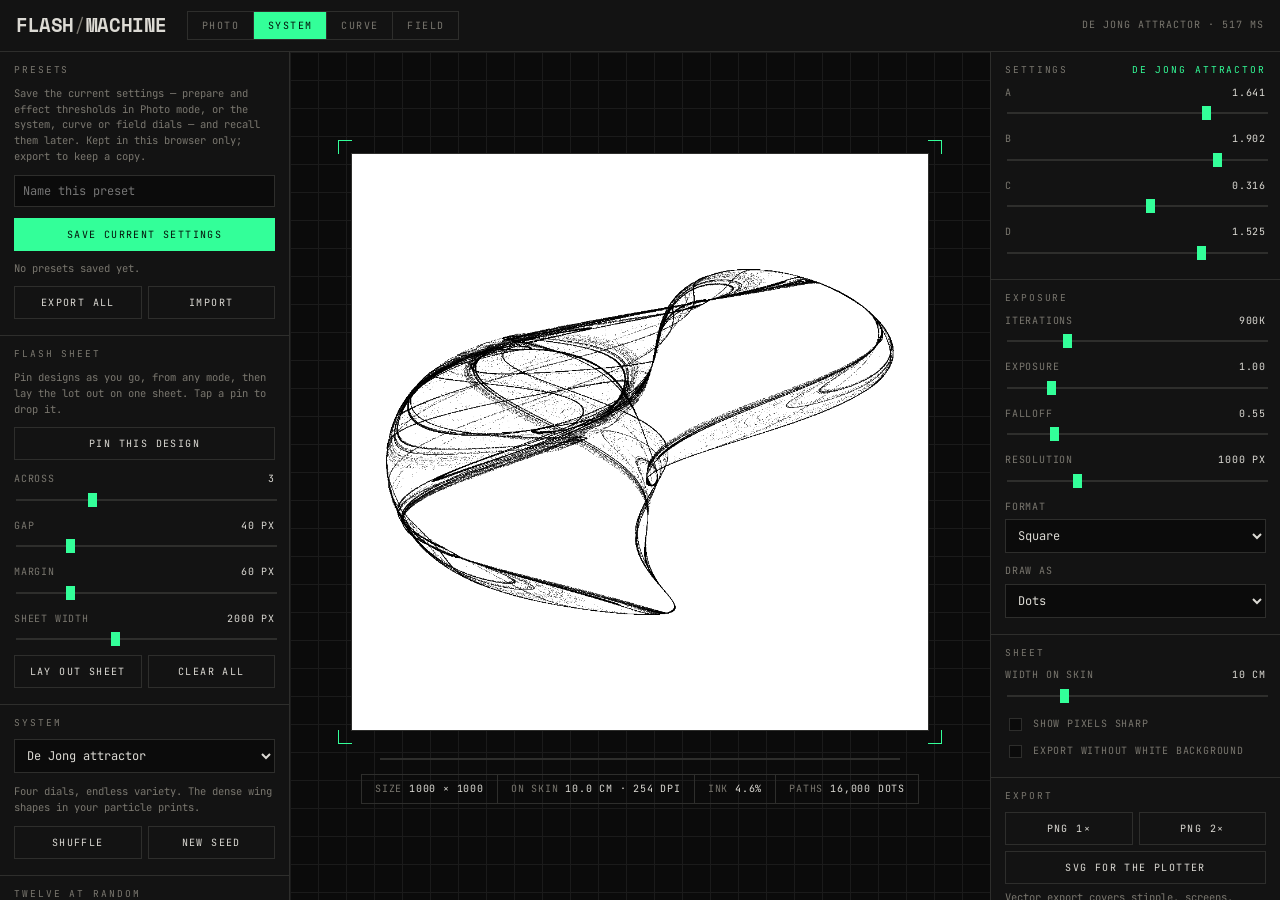
==== commit 50a91009: "functionality update" ====
--- a/index.html
+++ b/index.html
@@ -22,6 +22,23 @@
 <main>
   <aside class="panel left">
 
+    <div class="sect">
+      <h2>Presets <span id="presetTag"></span></h2>
+      <div class="body">
+        <p class="hint">Save the current settings — prepare and effect thresholds in Photo mode, or the system, curve or field dials — and recall them later. Kept in this browser only; export to keep a copy.</p>
+        <div class="row">
+          <input type="text" id="presetName" placeholder="Name this preset" maxlength="60">
+        </div>
+        <button class="btn solid" id="presetSave" style="margin-bottom:10px">Save current settings</button>
+        <div id="presetList"></div>
+        <div class="grid2" style="margin-top:10px">
+          <button class="btn" id="presetExport">Export all</button>
+          <button class="btn" id="presetImportBtn">Import</button>
+        </div>
+        <input type="file" id="presetImportFile" accept="application/json" hidden>
+      </div>
+    </div>
+
     <div class="sect" data-only="image">
       <h2>Source <span id="srcTag">empty</span></h2>
       <div class="body">
@@ -87,6 +104,29 @@
     <div class="sect" data-only="image">
       <h2>Treatment</h2>
       <div class="body"><div class="chips" id="effectChips"></div></div>
+    </div>
+
+    <div class="sect" data-only="image">
+      <h2>Layers <span id="layerTag"></span></h2>
+      <div class="body">
+        <p class="hint">Lock in prepare + the current effect as a layer, then keep tweaking the sheet underneath — each new layer stacks on top of what you lock in next. Repeat duplicates that one element radially around the centre as it locks in.</p>
+        <div class="row">
+          <label class="lab" for="layerFold">Repeat</label>
+          <select id="layerFold">
+            <option value="1">Single, ×1</option>
+            <option value="2">Double, ×2</option>
+            <option value="3">Triple, ×3</option>
+            <option value="4">Quadruple, ×4</option>
+            <option value="5">×5</option>
+            <option value="6">×6</option>
+            <option value="8">×8</option>
+            <option value="12">×12</option>
+          </select>
+        </div>
+        <button class="btn solid" id="layerAdd" style="margin-bottom:10px">Add current as layer</button>
+        <div id="layerList"></div>
+        <button class="btn" id="layerClear" style="margin-top:10px">Clear all layers</button>
+      </div>
     </div>
 
     <div class="sect" data-only="generate curve field">
--- a/styles.css
+++ b/styles.css
@@ -116,6 +116,31 @@
 #overlay{position:absolute; inset:0; width:100%; height:100%; pointer-events:none}
 .paper.painting #overlay{pointer-events:auto; cursor:none; touch-action:none}
 
+.preset-row{display:flex; gap:5px; margin-bottom:5px}
+.preset-row:last-child{margin-bottom:0}
+.preset-apply{flex:1; min-width:0; text-align:left; background:none; border:1px solid var(--rule); color:var(--text);
+  cursor:pointer; padding:7px 9px; display:flex; flex-direction:column; gap:2px}
+.preset-apply b{font-weight:400; font-size:10.5px; letter-spacing:.02em; white-space:nowrap; overflow:hidden; text-overflow:ellipsis}
+.preset-apply span{color:var(--dim); font-size:9px; text-transform:uppercase; letter-spacing:.08em}
+.preset-apply:hover{border-color:var(--stencil); color:var(--stencil)}
+.preset-del{flex:0 0 28px; background:none; border:1px solid var(--rule); color:var(--dim); cursor:pointer; font-size:14px; line-height:1}
+.preset-del:hover{border-color:#ff7a7a; color:#ff7a7a}
+
+.layer-row{border:1px solid var(--rule); padding:7px 8px; margin-bottom:6px}
+.layer-row:last-child{margin-bottom:0}
+.layer-top{display:flex; align-items:center; gap:7px}
+.layer-top input[type=checkbox]{appearance:none; -webkit-appearance:none; width:13px; height:13px;
+  border:1px solid var(--rule); background:var(--ink); cursor:pointer; flex:0 0 13px}
+.layer-top input[type=checkbox]:checked{background:var(--stencil); border-color:var(--stencil)}
+.layer-top b{flex:1; min-width:0; font-weight:400; font-size:10.5px; white-space:nowrap; overflow:hidden; text-overflow:ellipsis}
+.layer-btn{flex:0 0 20px; background:none; border:1px solid var(--rule); color:var(--dim); cursor:pointer; font-size:11px; line-height:1; padding:3px 0}
+.layer-btn:hover{border-color:var(--stencil); color:var(--stencil)}
+.layer-btn:disabled{opacity:.3; cursor:not-allowed}
+.layer-btn.layer-del:hover{border-color:#ff7a7a; color:#ff7a7a}
+.layer-bottom{display:flex; gap:6px; margin-top:6px}
+.layer-bottom select{flex:1; padding:4px 6px; font-size:10px}
+.layer-bottom input[type=range]{flex:1}
+
 .readout{display:flex; flex-wrap:wrap; justify-content:center; border:1px solid var(--rule); max-width:100%}
 .readout div{padding:7px 13px; border-right:1px solid var(--rule); font-size:10px; letter-spacing:.08em;
   text-transform:uppercase; color:var(--dim); white-space:nowrap}
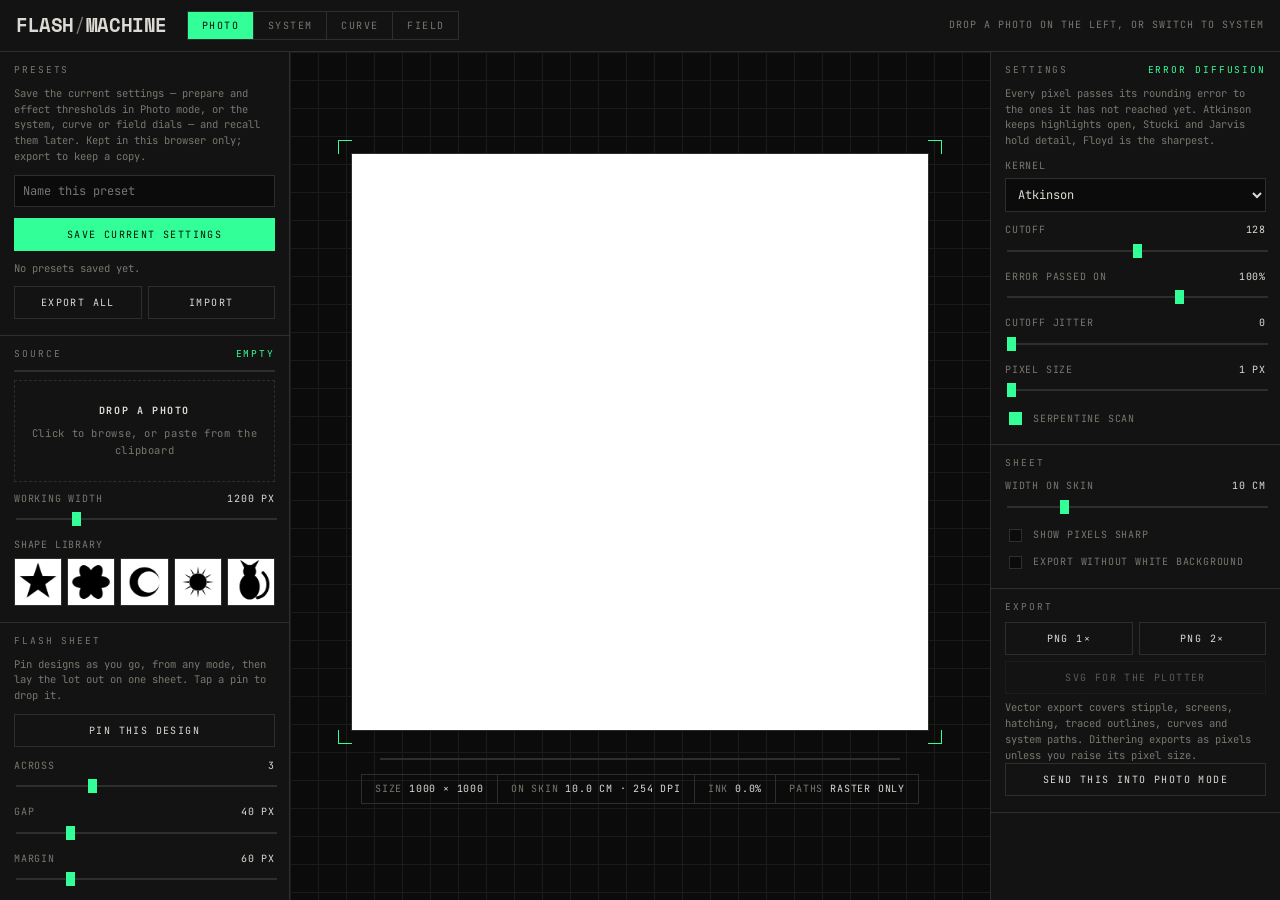
==== commit 3e38bb2a: "update functionality" ====
--- a/index.html
+++ b/index.html
@@ -11,8 +11,8 @@
 <header class="bar">
   <div class="mark">Flash<em>/</em>Machine</div>
   <nav class="modes" role="tablist" aria-label="Design source">
-    <button role="tab" data-mode="image" aria-selected="false">Photo</button>
-    <button role="tab" data-mode="generate" aria-selected="true">System</button>
+    <button role="tab" data-mode="image" aria-selected="true">Photo</button>
+    <button role="tab" data-mode="generate" aria-selected="false">System</button>
     <button role="tab" data-mode="curve" aria-selected="false">Curve</button>
     <button role="tab" data-mode="field" aria-selected="false">Field</button>
   </nav>
@@ -51,6 +51,10 @@
         <div class="row" style="margin-top:10px">
           <label class="lab" for="res">Working width <b id="resV">1200 px</b></label>
           <input type="range" id="res" min="400" max="4000" step="100" value="1200">
+        </div>
+        <div class="row" style="margin-top:10px">
+          <label class="lab">Shape library</label>
+          <div class="explore empty" id="libraryGrid" style="grid-template-columns:repeat(5,1fr)"></div>
         </div>
       </div>
     </div>
@@ -98,12 +102,19 @@
 
     <div class="sect" data-only="image">
       <h2>Prepare</h2>
-      <div class="body" id="preControls"></div>
+      <div class="body">
+        <div id="preControls"></div>
+        <button class="btn" id="preReset" style="margin-top:10px">Reset prepare</button>
+      </div>
     </div>
 
     <div class="sect" data-only="image">
       <h2>Treatment</h2>
-      <div class="body"><div class="chips" id="effectChips"></div></div>
+      <div class="body">
+        <input type="text" id="effectFilter" placeholder="Filter treatments…" style="margin-bottom:10px">
+        <label class="check" style="margin-bottom:10px"><input type="checkbox" id="combineFx"> Combine treatments — pick more than one</label>
+        <div class="chips" id="effectChips"></div>
+      </div>
     </div>
 
     <div class="sect" data-only="image">
@@ -140,6 +151,24 @@
           <button class="btn" id="shuffle" title="Keyboard: R">Shuffle</button>
           <button class="btn" id="reseed">New seed</button>
         </div>
+        <div id="growthPlay" hidden style="margin-top:10px">
+          <p class="hint">Watch it build from the first point, instead of jumping straight to the finished sheet.</p>
+          <div class="grid2">
+            <button class="btn" id="playGrowth" aria-pressed="false">▶ Play growth</button>
+            <label class="check" style="justify-content:center; border:1px solid var(--rule); padding:9px 10px"><input type="checkbox" id="growthLoop"> Loop</label>
+          </div>
+          <div class="row" style="margin-top:8px">
+            <label class="lab" for="growthDuration">Growth speed <b id="growthDurationV">4.0 s</b></label>
+            <input type="range" id="growthDuration" min="0.5" max="15" step="0.5" value="4">
+          </div>
+        </div>
+        <div id="spin3d" hidden style="margin-top:10px">
+          <p class="hint">This one's 3D — drag the sheet to spin it and find the best angle.</p>
+          <button class="btn" id="resetSpin">Reset view</button>
+          <div id="autoSpinRow" style="margin-top:8px">
+            <button class="btn" id="autoSpinBtn" aria-pressed="false">⟳ Auto-spin</button>
+          </div>
+        </div>
       </div>
     </div>
 
--- a/styles.css
+++ b/styles.css
@@ -71,6 +71,7 @@
 .btn.solid{background:var(--stencil); border-color:var(--stencil); color:var(--on-stencil)}
 .btn.solid:hover{background:var(--stencil-2); border-color:var(--stencil-2); color:var(--on-stencil)}
 .btn[disabled]{opacity:.35; cursor:not-allowed}
+.btn[aria-pressed="true"]{background:var(--stencil); border-color:var(--stencil); color:var(--on-stencil)}
 .btn:focus-visible, .chip:focus-visible{outline:1px solid var(--stencil); outline-offset:2px}
 .grid2{display:grid; grid-template-columns:1fr 1fr; gap:6px}
 .stack > *{margin-bottom:6px}
@@ -81,6 +82,9 @@
   letter-spacing:.06em; text-transform:uppercase; color:var(--dim);}
 .chip:hover{color:var(--text)}
 .chip[aria-pressed="true"]{background:var(--stencil); border-color:var(--stencil); color:var(--on-stencil)}
+
+#effectChips{display:grid; grid-template-columns:1fr 1fr; gap:5px}
+#effectChips .chip{text-align:center; white-space:nowrap; overflow:hidden; text-overflow:ellipsis}
 
 .check{display:flex; align-items:center; gap:8px; cursor:pointer; color:var(--dim);
   text-transform:uppercase; font-size:10px; letter-spacing:.08em}
@@ -115,11 +119,15 @@
 #view.crisp{image-rendering:pixelated}
 #overlay{position:absolute; inset:0; width:100%; height:100%; pointer-events:none}
 .paper.painting #overlay{pointer-events:auto; cursor:none; touch-action:none}
+.paper.spinnable #overlay{pointer-events:auto; cursor:grab; touch-action:none}
+.paper.spinnable #overlay:active{cursor:grabbing}
 
 .preset-row{display:flex; gap:5px; margin-bottom:5px}
 .preset-row:last-child{margin-bottom:0}
 .preset-apply{flex:1; min-width:0; text-align:left; background:none; border:1px solid var(--rule); color:var(--text);
-  cursor:pointer; padding:7px 9px; display:flex; flex-direction:column; gap:2px}
+  cursor:pointer; padding:6px 9px; display:flex; align-items:center; gap:8px}
+.preset-thumb{width:32px; height:32px; flex:0 0 32px; object-fit:contain; border:1px solid var(--rule); background:#fff}
+.preset-text{min-width:0; display:flex; flex-direction:column; gap:2px}
 .preset-apply b{font-weight:400; font-size:10.5px; letter-spacing:.02em; white-space:nowrap; overflow:hidden; text-overflow:ellipsis}
 .preset-apply span{color:var(--dim); font-size:9px; text-transform:uppercase; letter-spacing:.08em}
 .preset-apply:hover{border-color:var(--stencil); color:var(--stencil)}
@@ -129,6 +137,7 @@
 .layer-row{border:1px solid var(--rule); padding:7px 8px; margin-bottom:6px}
 .layer-row:last-child{margin-bottom:0}
 .layer-top{display:flex; align-items:center; gap:7px}
+.layer-thumb{width:28px; height:28px; flex:0 0 28px; object-fit:cover; border:1px solid var(--rule); background:#fff}
 .layer-top input[type=checkbox]{appearance:none; -webkit-appearance:none; width:13px; height:13px;
   border:1px solid var(--rule); background:var(--ink); cursor:pointer; flex:0 0 13px}
 .layer-top input[type=checkbox]:checked{background:var(--stencil); border-color:var(--stencil)}
@@ -140,6 +149,14 @@
 .layer-bottom{display:flex; gap:6px; margin-top:6px}
 .layer-bottom select{flex:1; padding:4px 6px; font-size:10px}
 .layer-bottom input[type=range]{flex:1}
+
+.fx-combo{border:1px solid var(--rule); padding:9px 10px; margin-bottom:10px}
+.fx-combo:last-child{margin-bottom:0}
+.fx-combo-head{display:flex; align-items:center; justify-content:space-between; margin-bottom:4px}
+.fx-combo-head b{font-weight:400; font-size:10.5px; text-transform:uppercase; letter-spacing:.1em; color:var(--stencil)}
+.fx-combo-rm{flex:0 0 20px; background:none; border:1px solid var(--rule); color:var(--dim); cursor:pointer; font-size:12px; line-height:1; padding:3px 0}
+.fx-combo-rm:hover{border-color:#ff7a7a; color:#ff7a7a}
+.fx-combo .hint{margin-bottom:8px}
 
 .readout{display:flex; flex-wrap:wrap; justify-content:center; border:1px solid var(--rule); max-width:100%}
 .readout div{padding:7px 13px; border-right:1px solid var(--rule); font-size:10px; letter-spacing:.08em;
